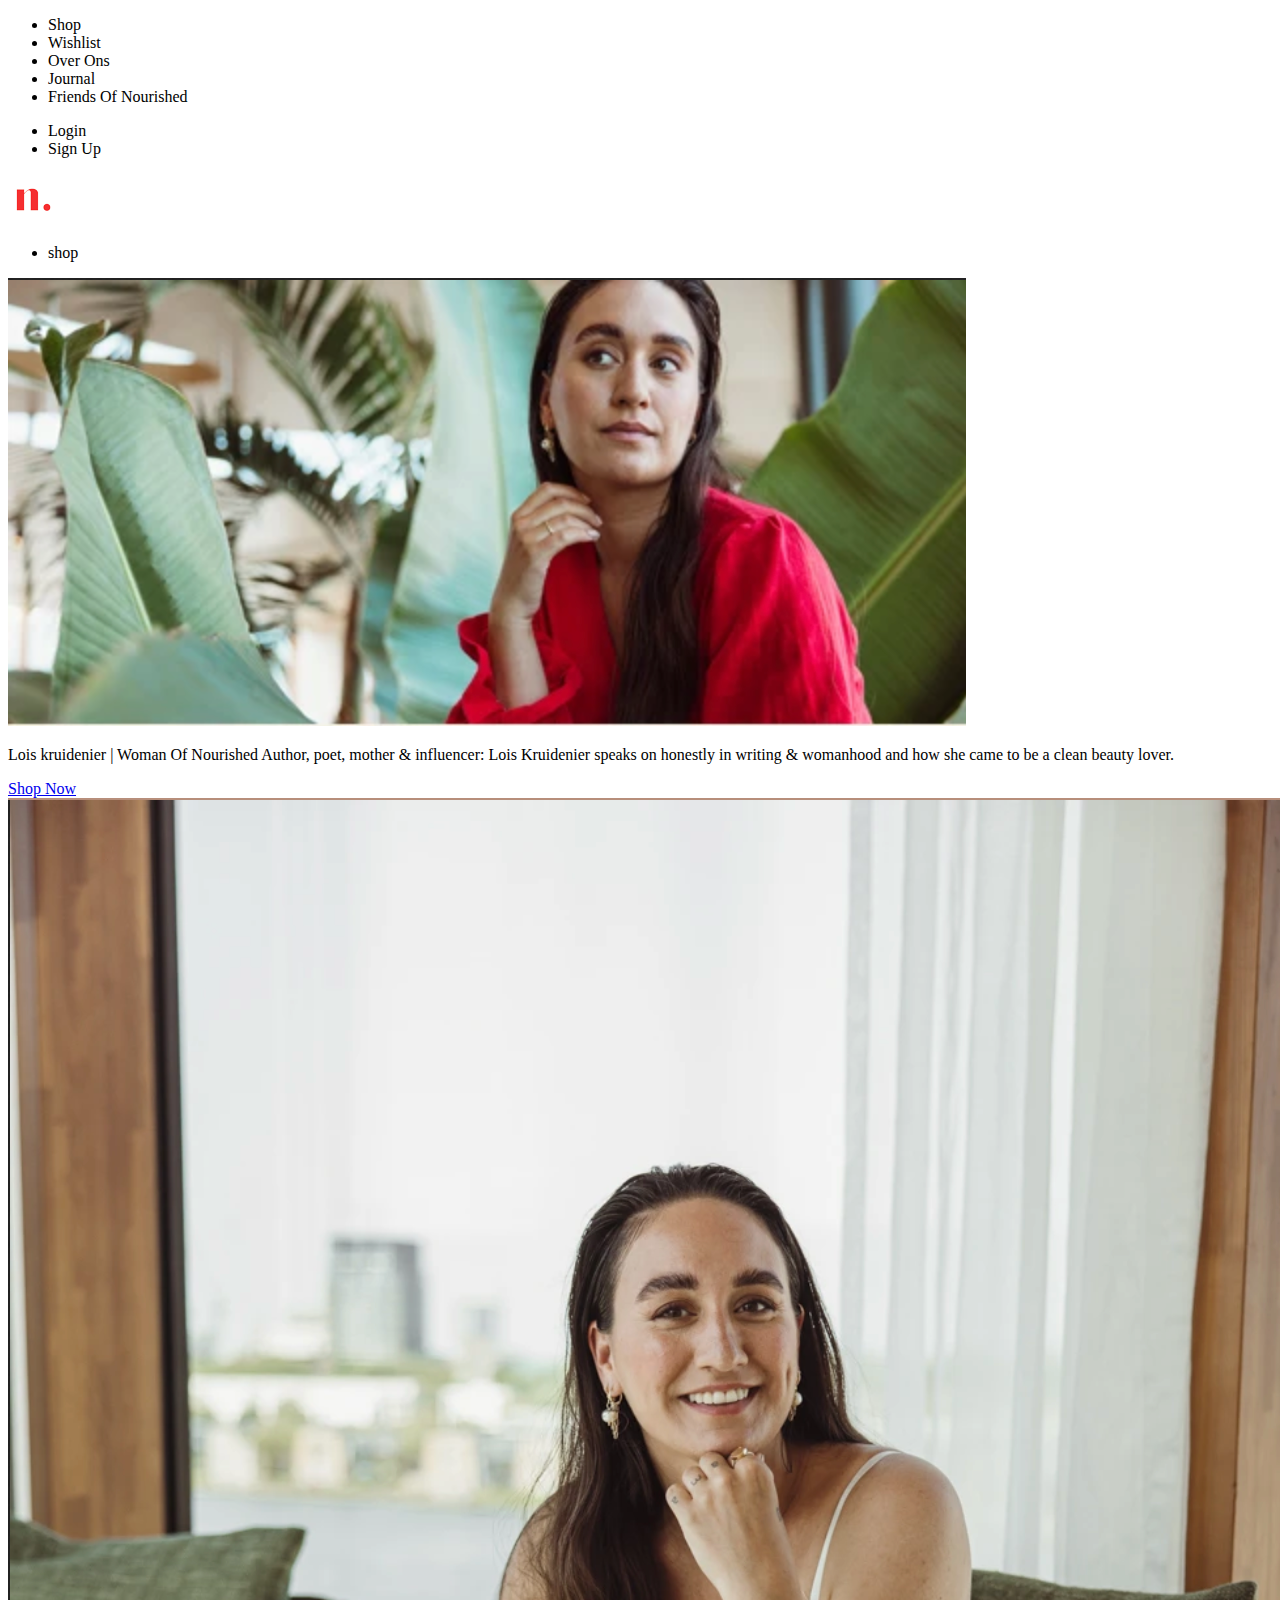
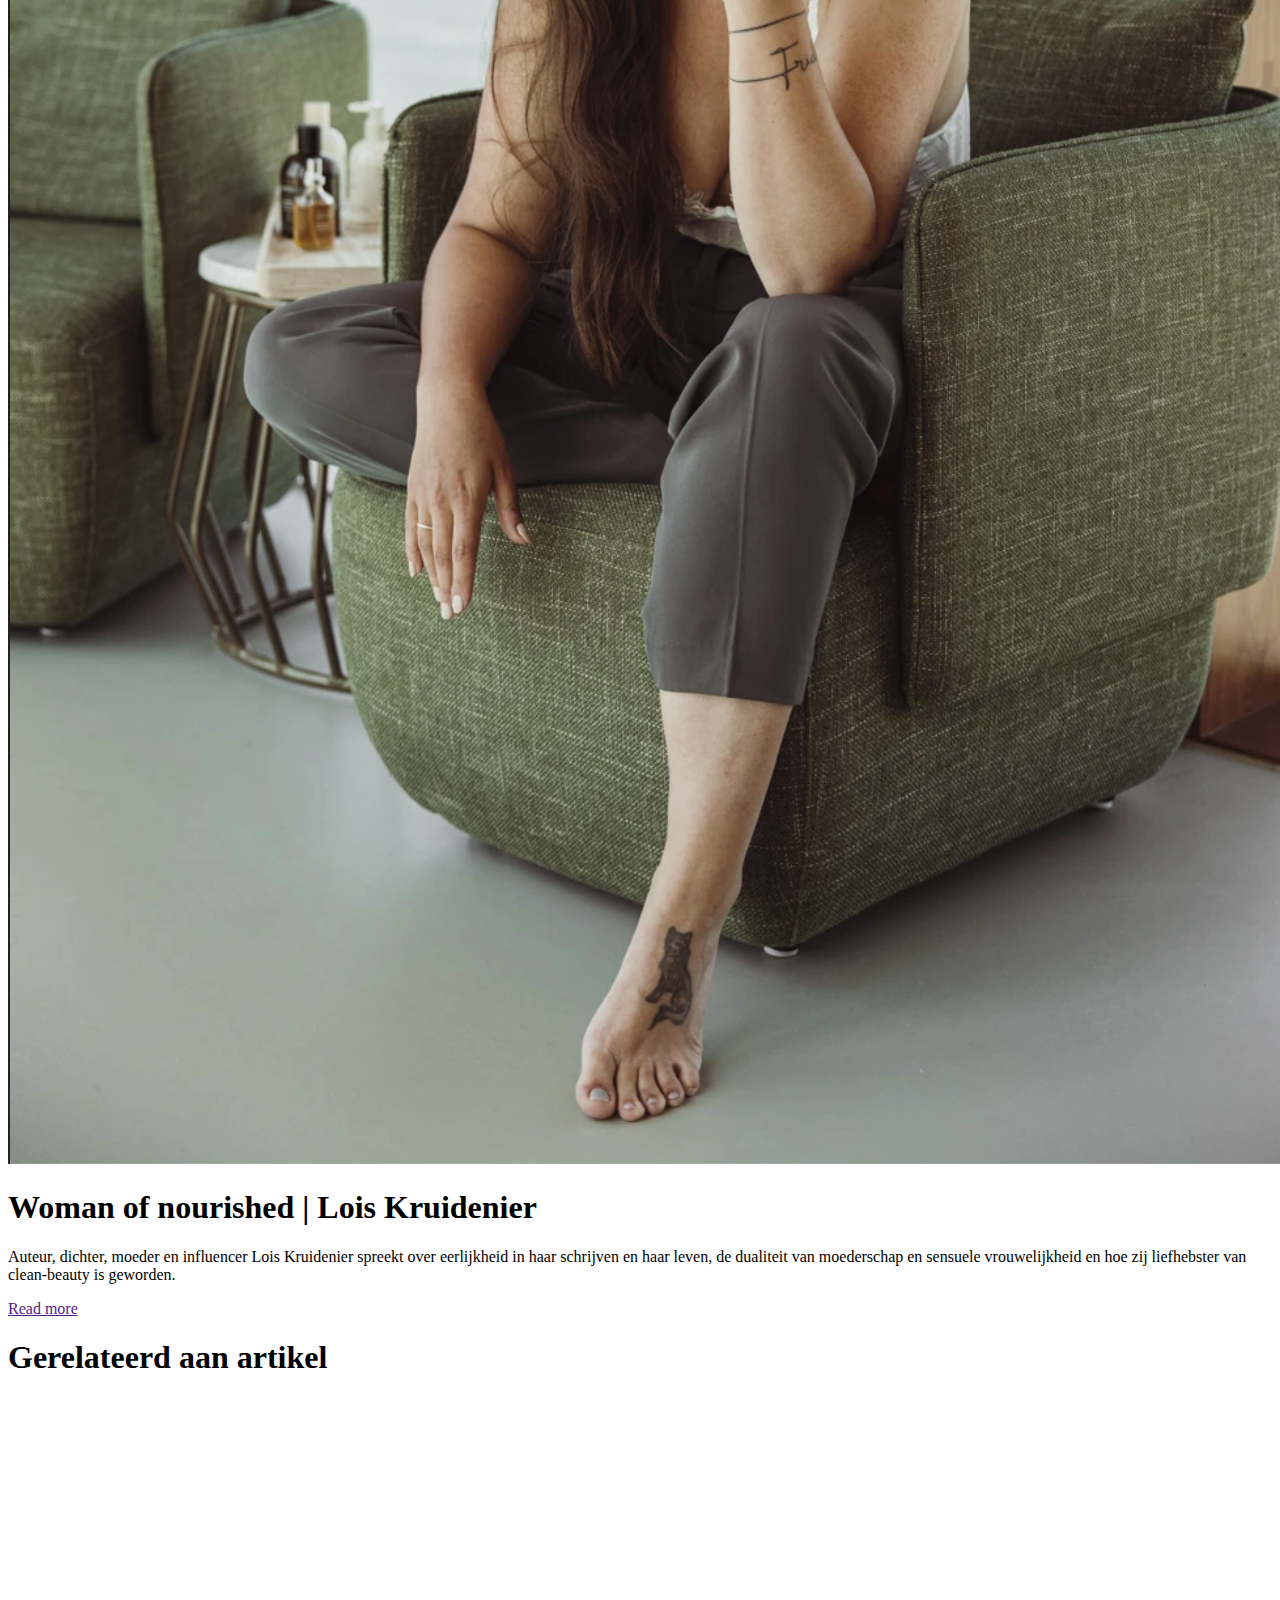
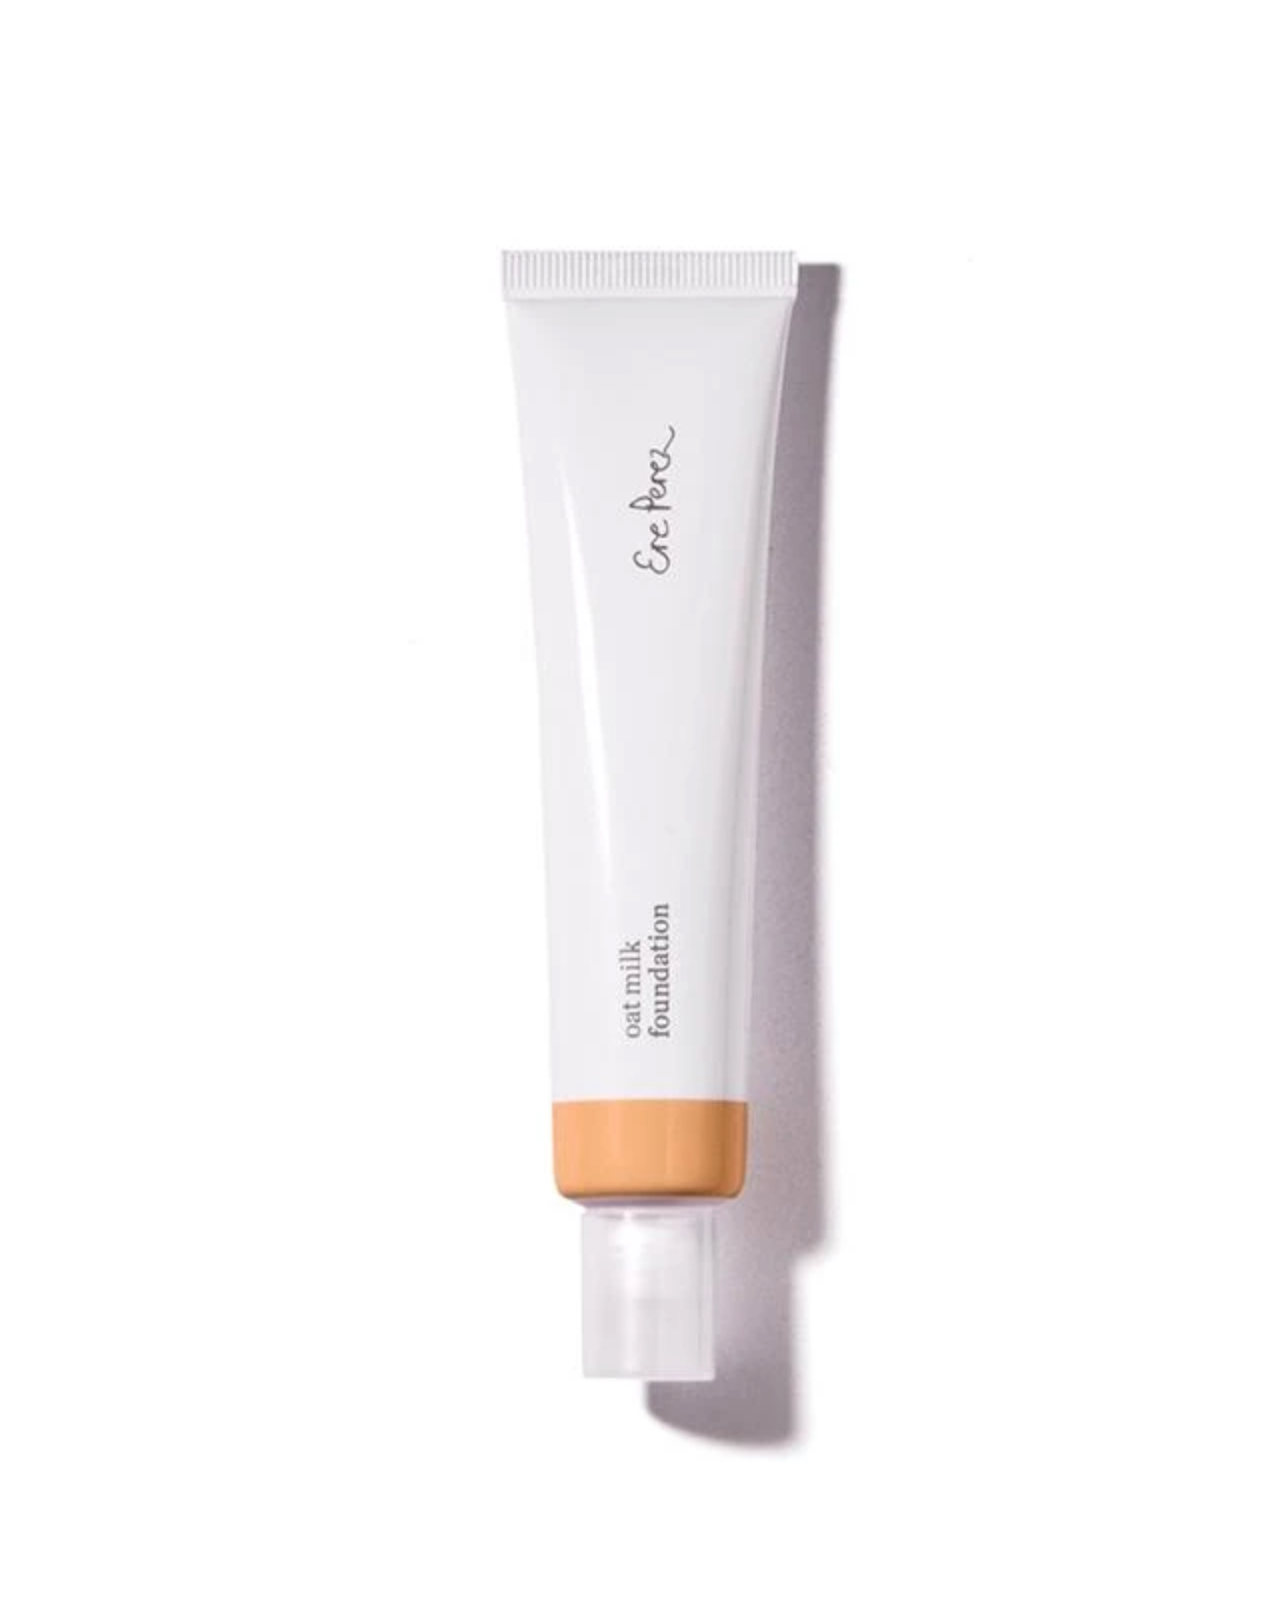
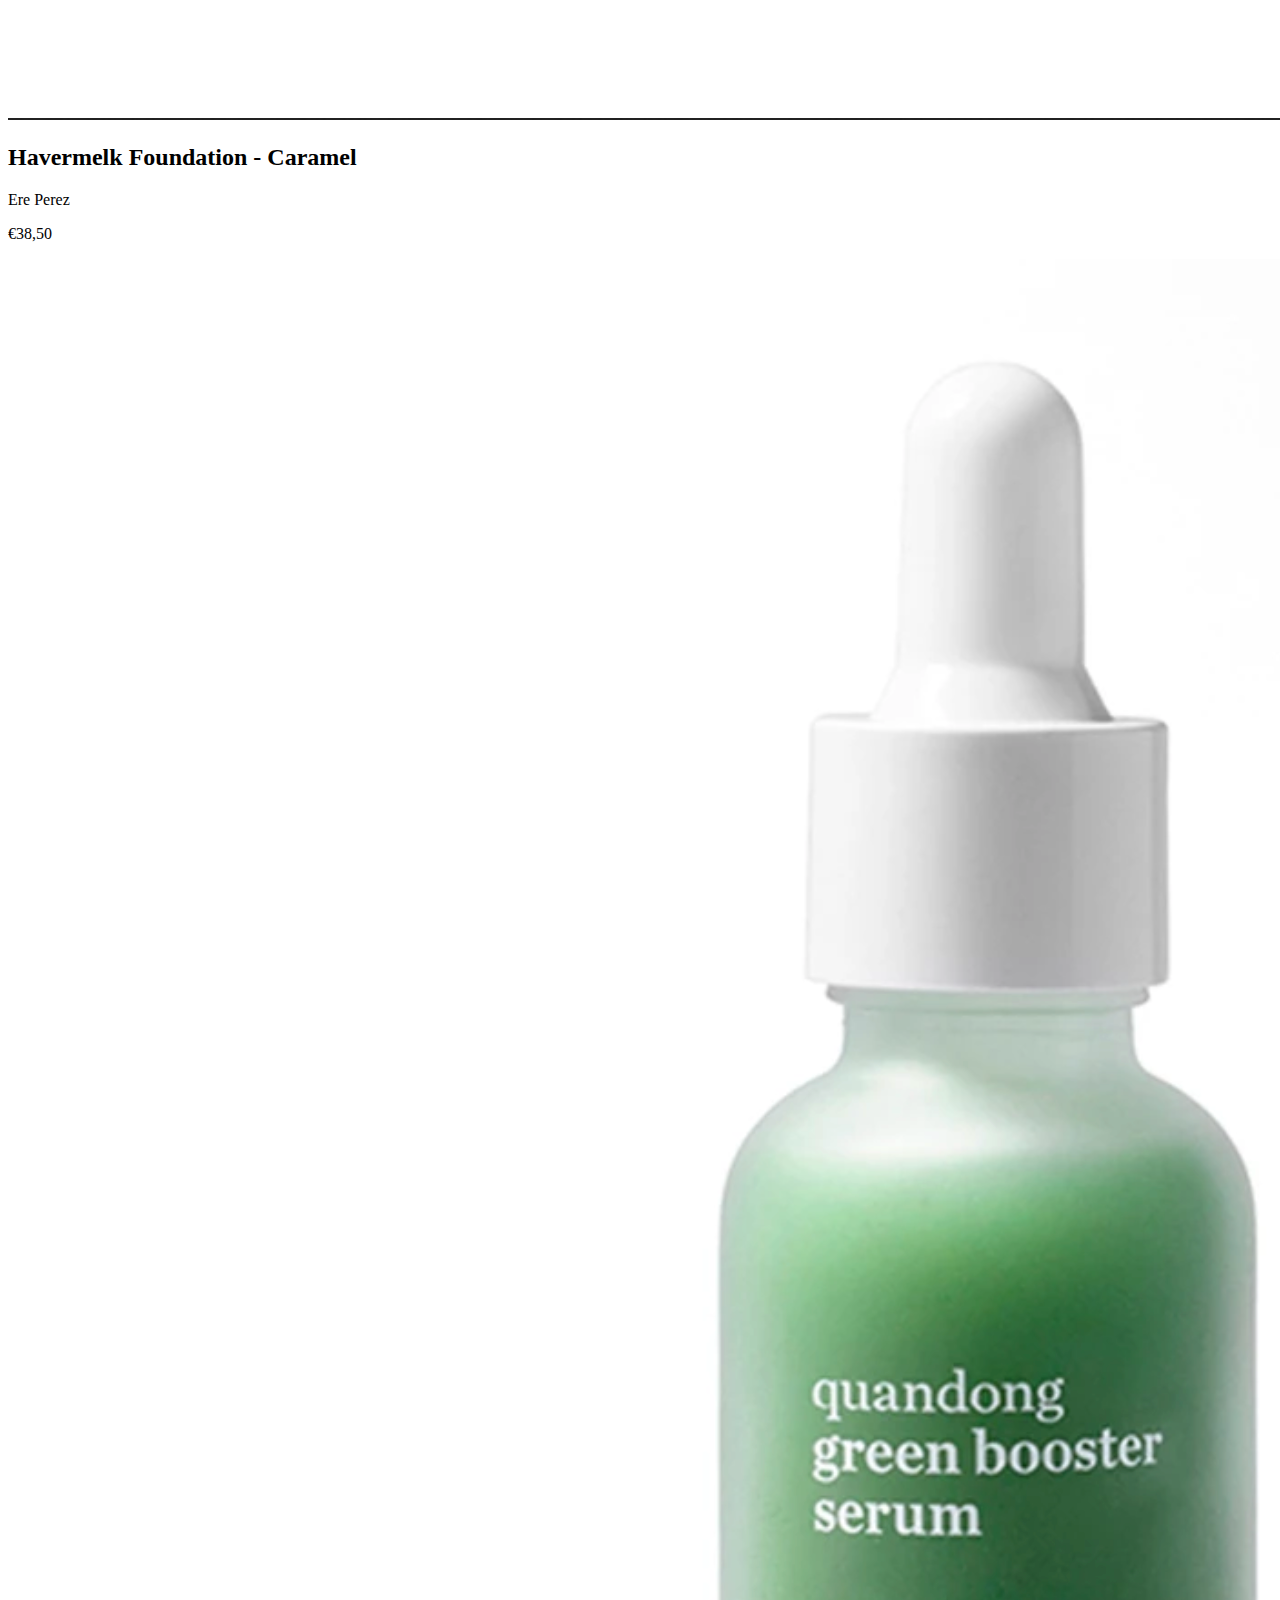
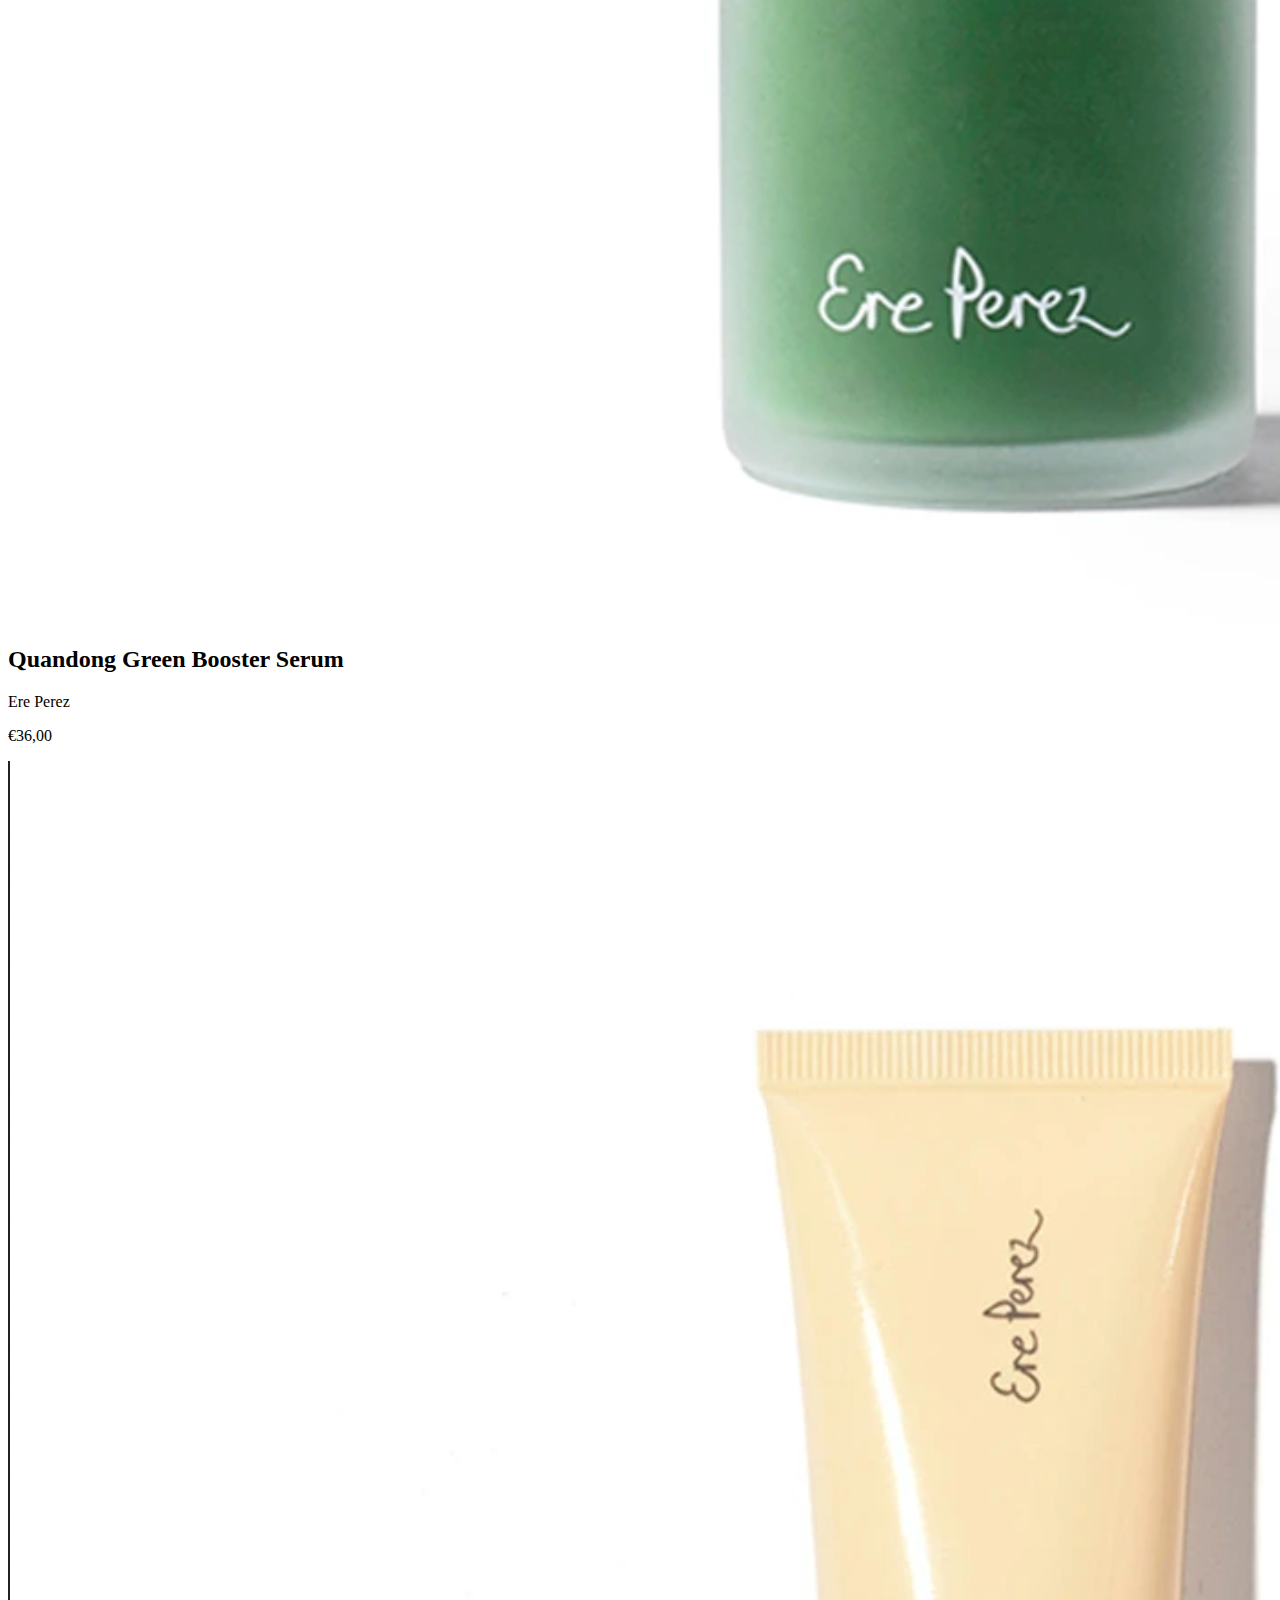
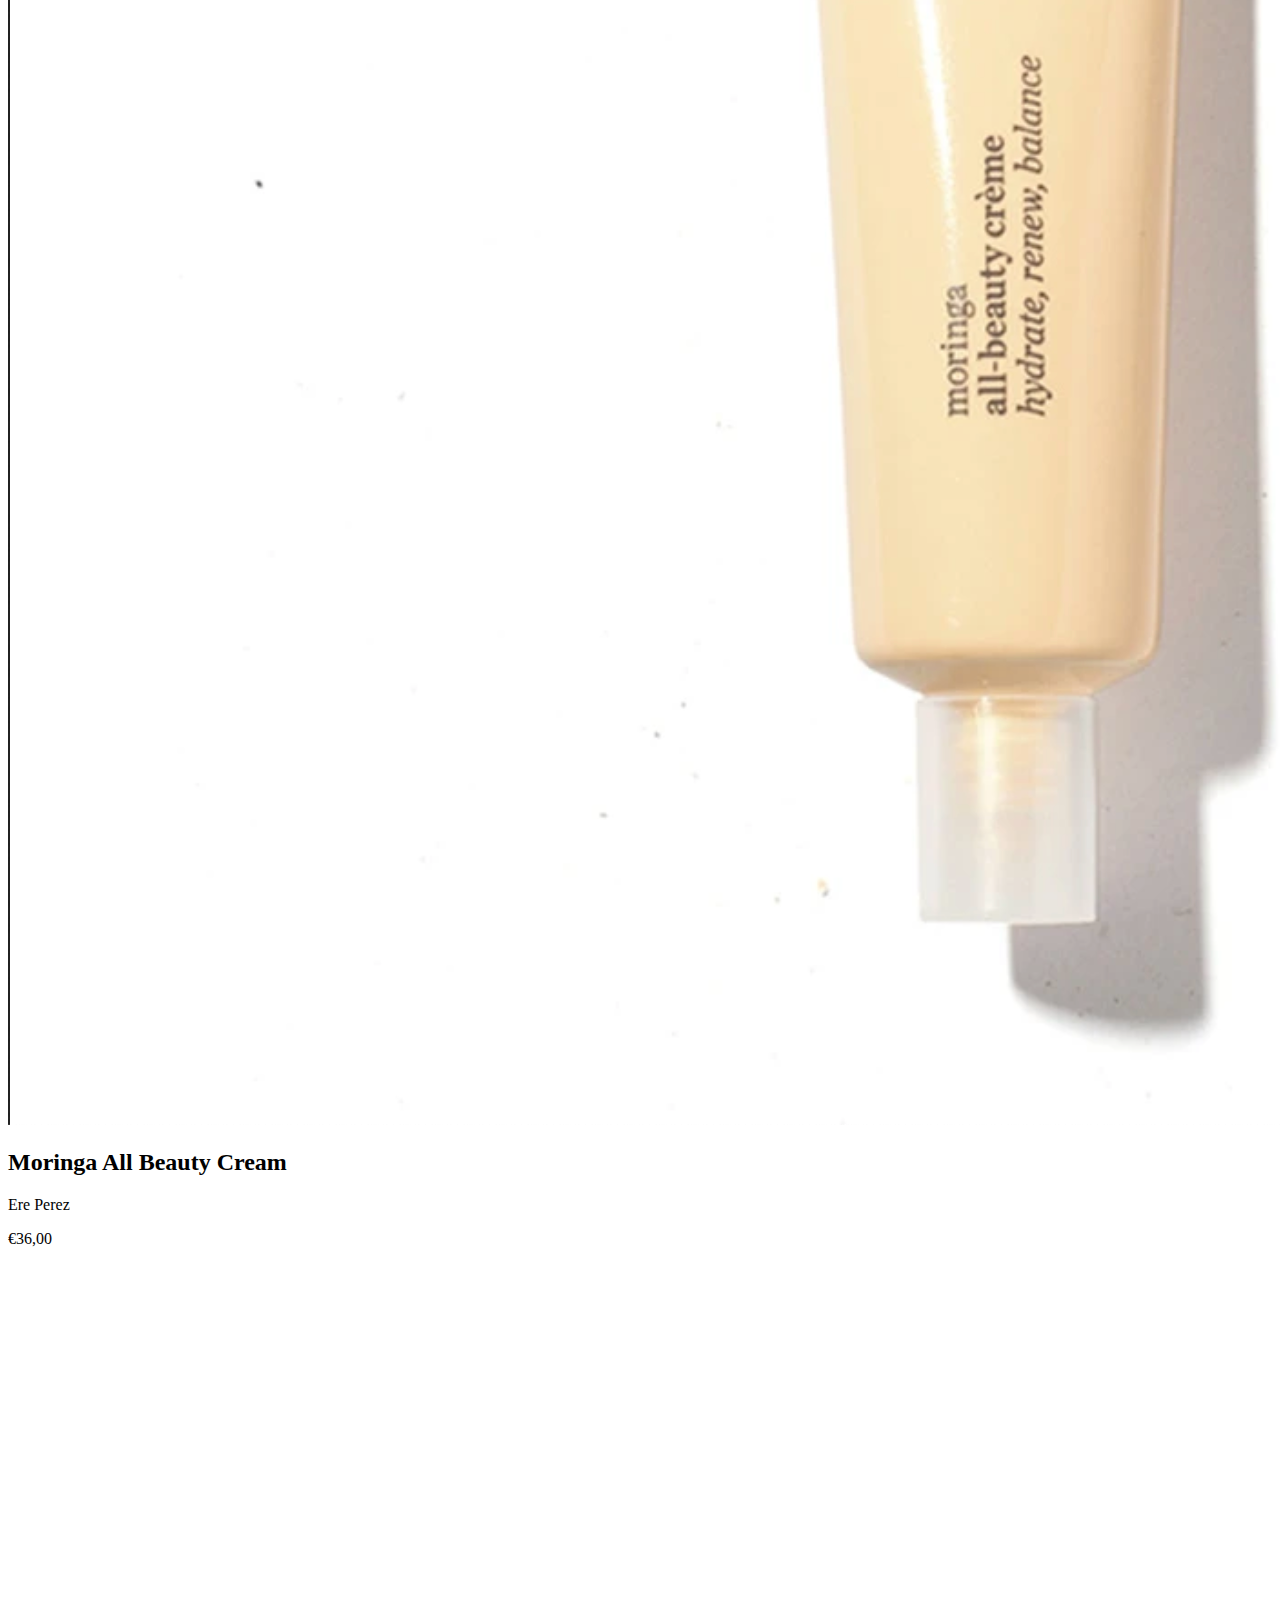
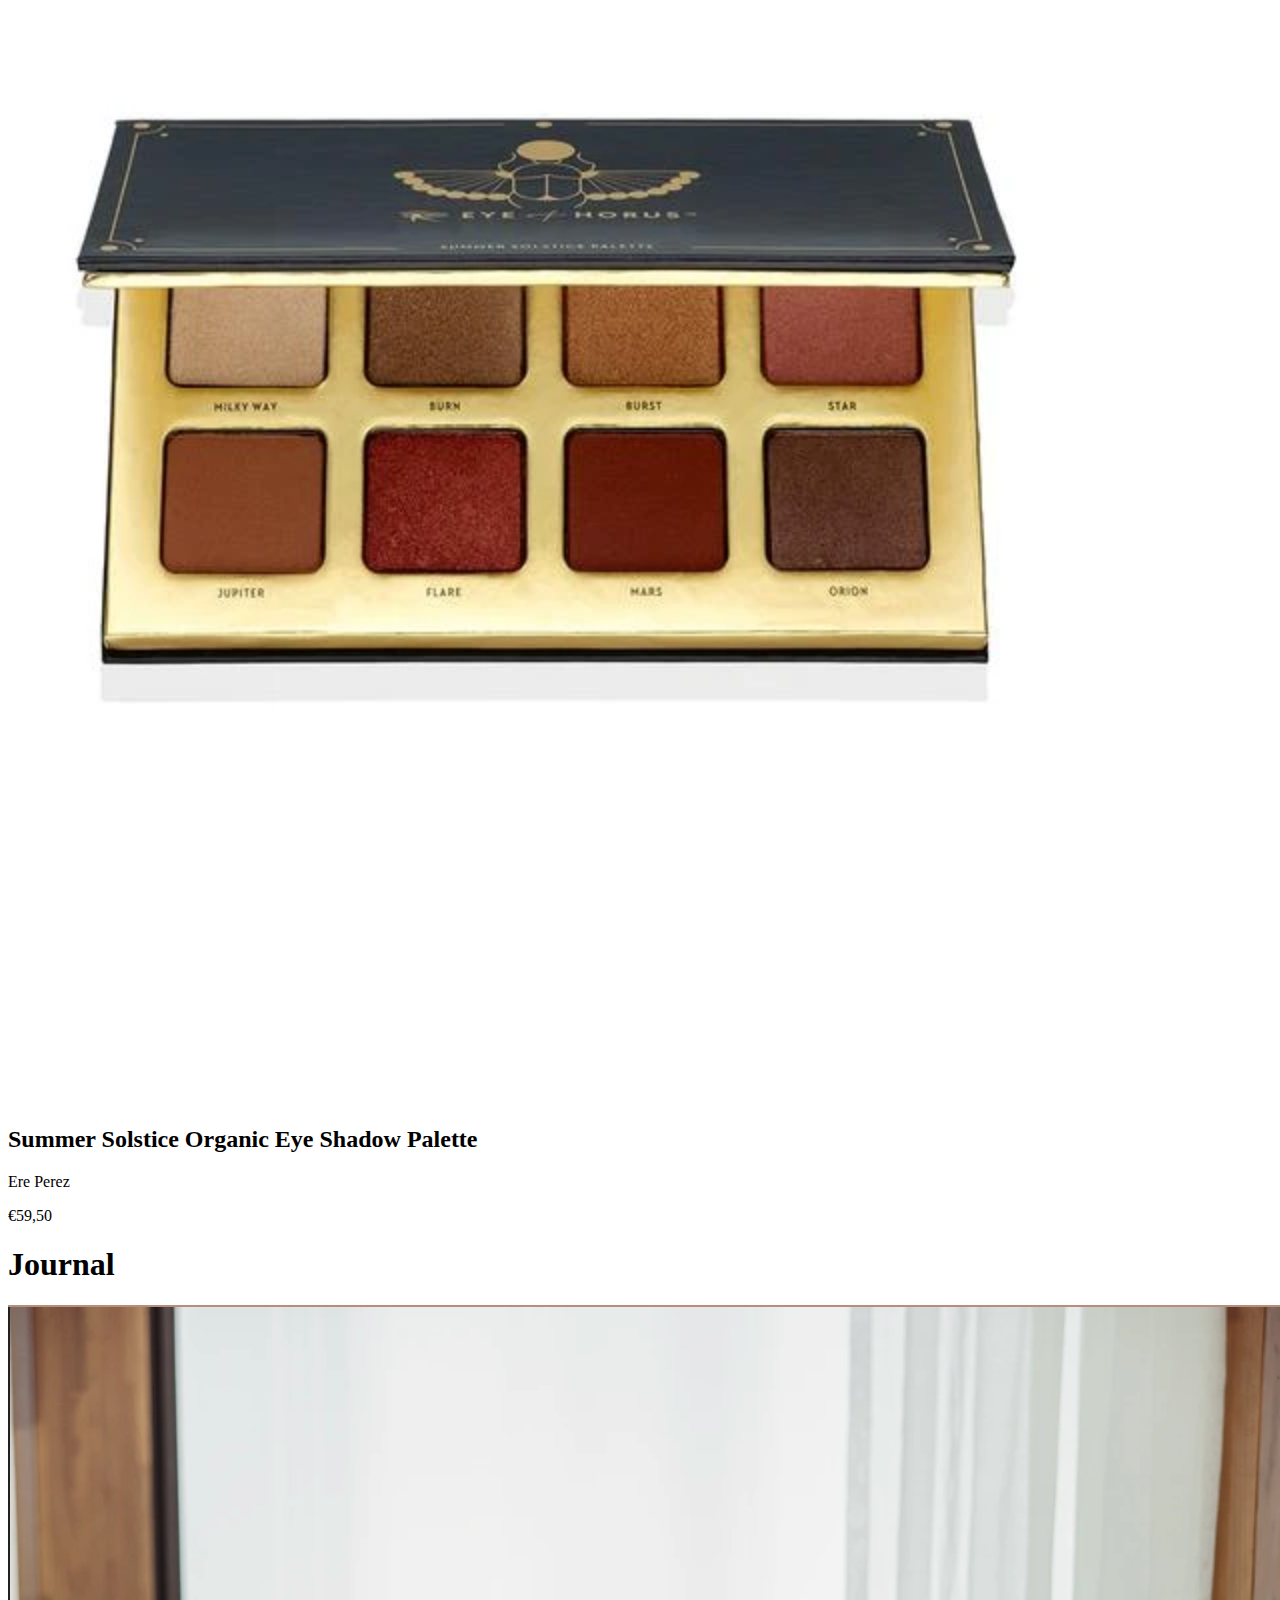
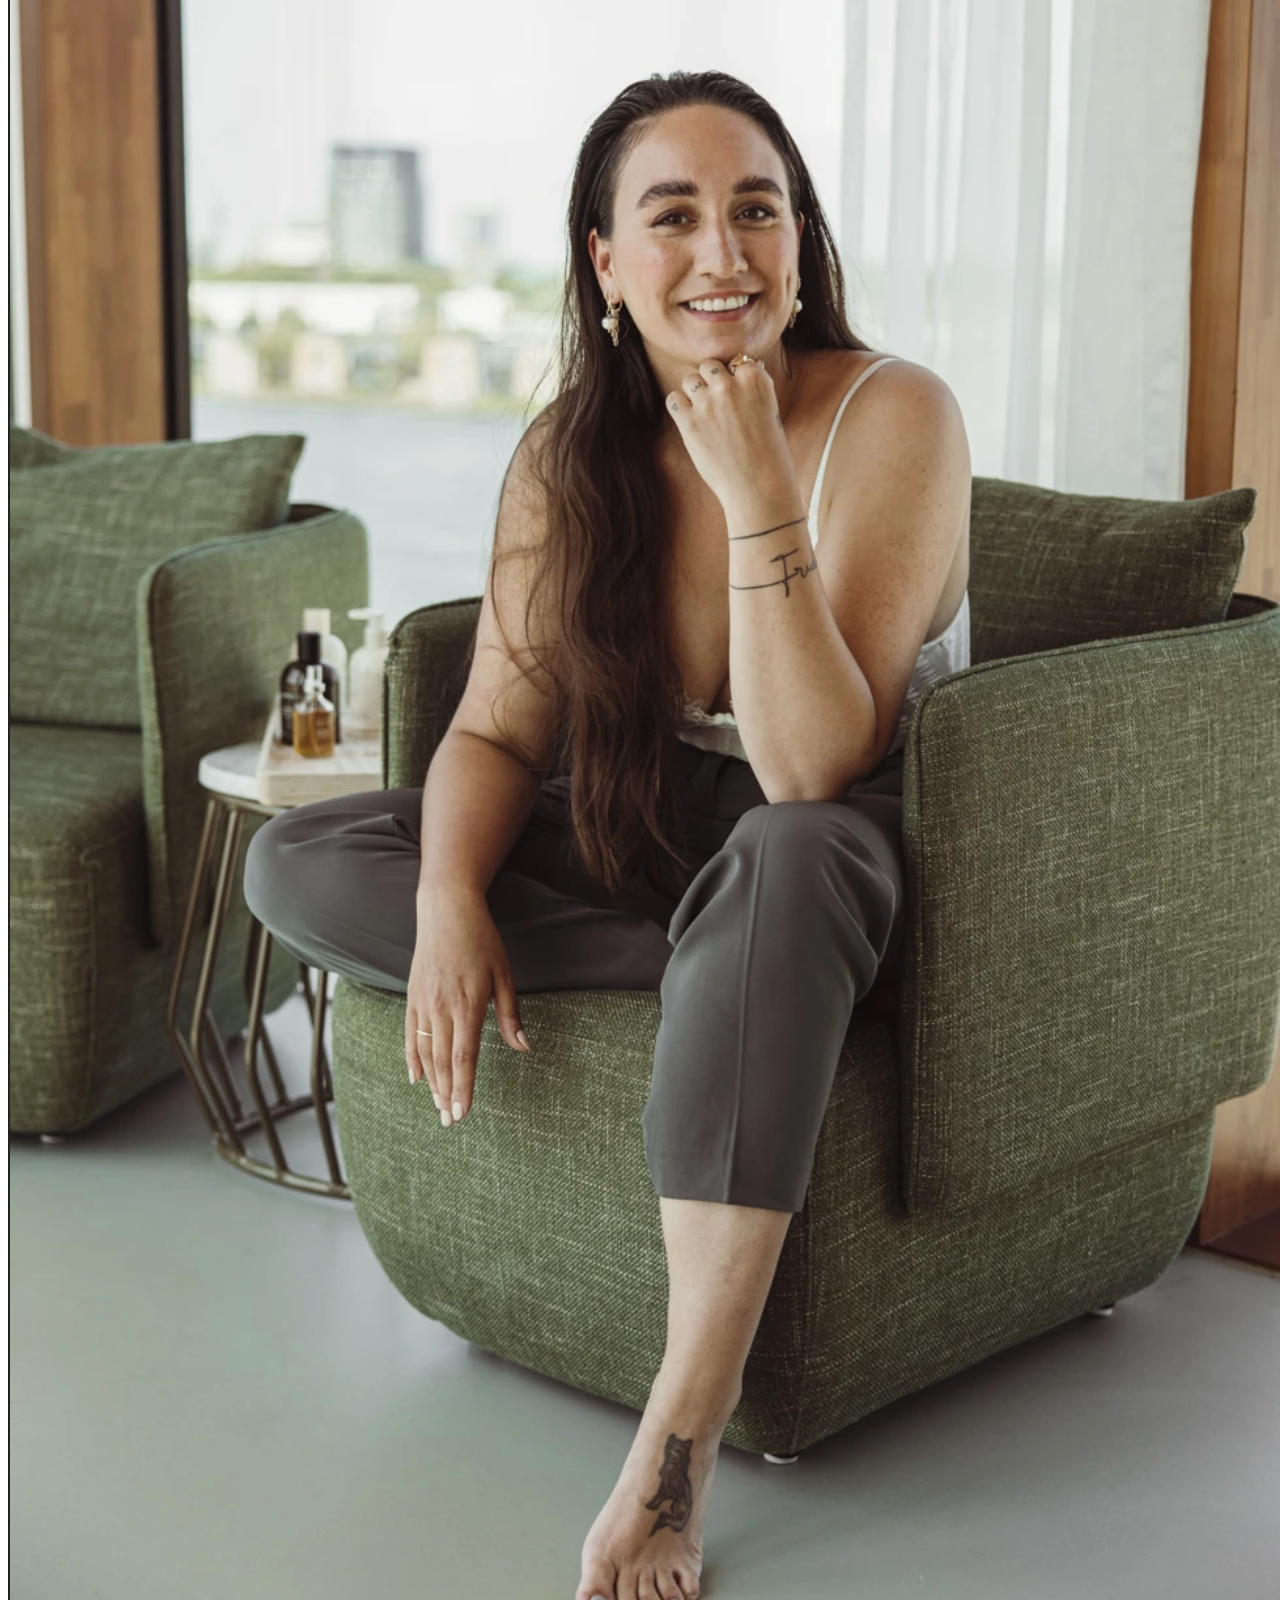
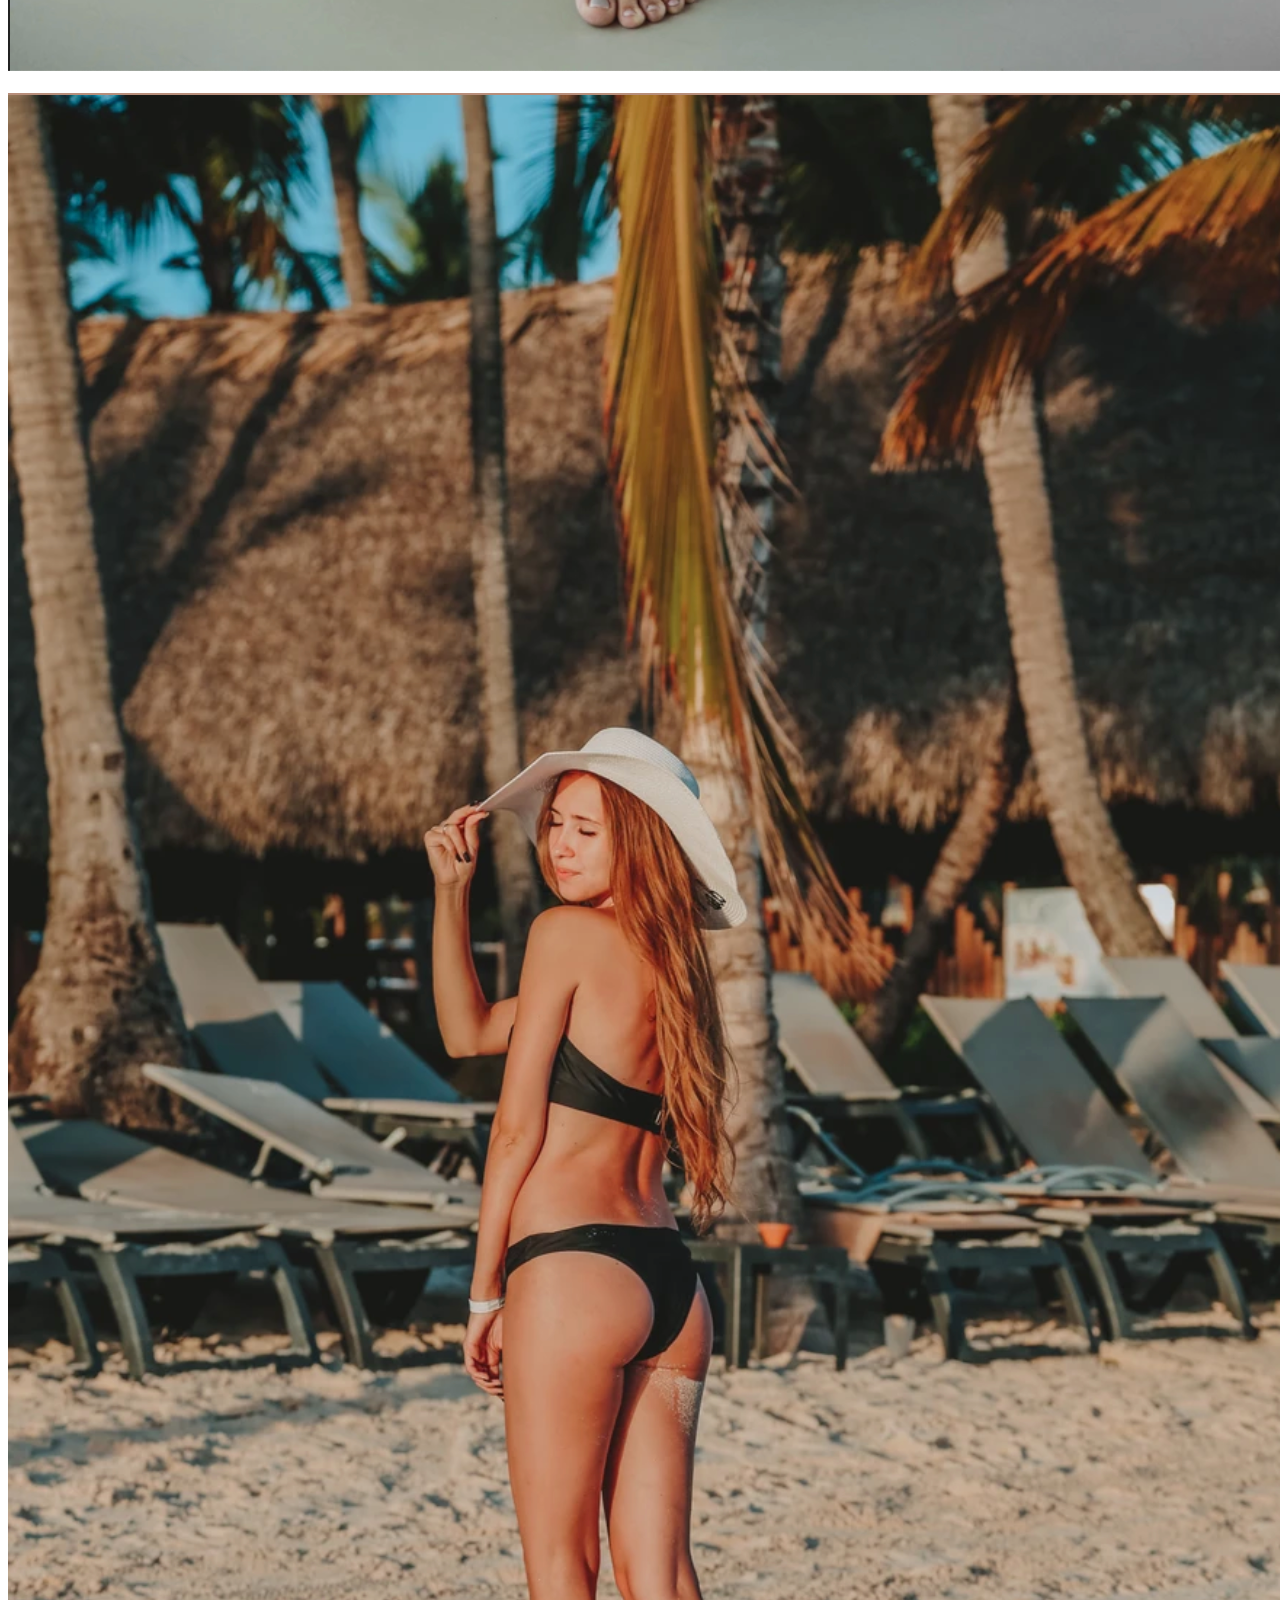
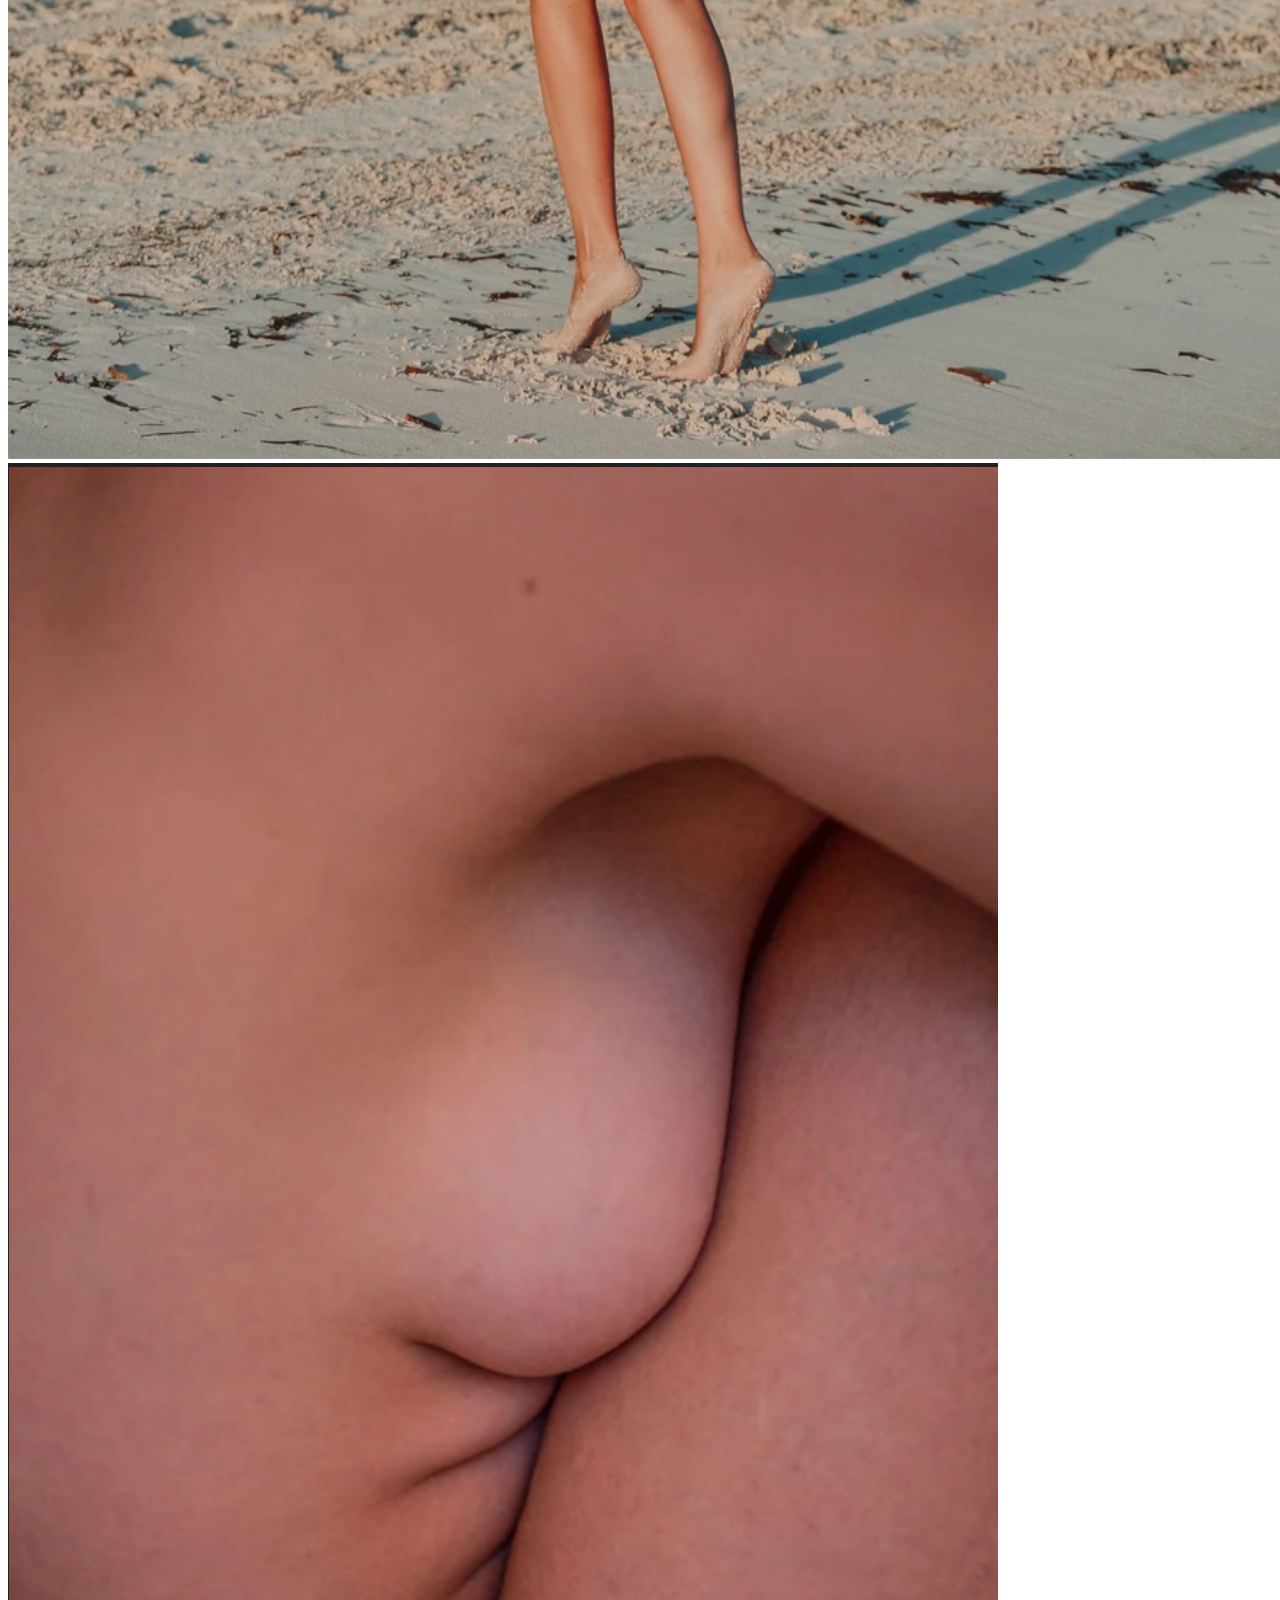
==== index.html @ 624c8301 "Initial commit" ====
<!DOCTYPE HTML>

<html>
<head>
    <meta charset="utf-8">
    <title>Nourished</title>
    <link rel="stylesheet" href="style.css">
</head>

<body>
    <nav>
        <!-- zet het hamburger menu in een button, zet een link in de logo.-->
        <!-- hamburger menu -->
        <ul>
            <li>Shop</li>
            <li>Wishlist</li>
            <li>Over Ons</li>
            <li>Journal</li>
            <li>Friends Of Nourished</li>
        </ul>

        <ul>
            <li>Login</li>
            <li>Sign Up</li>
        </ul>
        <!-- logo -->
    
        <img src="images/nourished-logo-klein.png" alt="logo nourished" >
        <!--Shop ding-->
        <ul> 
            <li>shop</li>
        </ul>
        <!-- winkelmandje -->

    </nav>
    
    <header>
        <img src="images/banner1.png" alt="foto van vrouw">
        <p>
           Lois kruidenier | Woman Of Nourished 
           Author, poet, mother & influencer: Lois Kruidenier speaks on honestly in writing & womanhood and how she came to be a clean beauty lover.
        </p>
        <a href="shopnow.html">Shop Now</a>
    </header>

    <main>
        
            <section>
                <img src="images/womanofnourished.png" alt="Vrouw zittend op stoel">
                <h1>Woman of nourished | Lois Kruidenier</h1>
                <p>
                    Auteur, dichter, moeder en influencer Lois Kruidenier spreekt over eerlijkheid in haar schrijven en haar leven, de dualiteit van moederschap en sensuele vrouwelijkheid en hoe zij liefhebster van clean-beauty is geworden.
                </p>
                <a href=""> Read more</a>
            </section>

        <article>
            <h1>Gerelateerd aan artikel</h1>
            <section>
                <img src="images/gerelateerde-slide1.png" alt="foto van tube, havermelk foundation">
                <h2>Havermelk Foundation - Caramel</h1>
                <p>Ere Perez</p>
                <p>&euro;38,50</p>
            
            </section>
            <section>
                <img src="images/gerelateerde-slide2.png" alt="foto van flesje met pipet, quandong green booster serum">
                <h2>Quandong Green Booster Serum</h1>
                <p>Ere Perez</p>
                <p>&euro;36,00</p>
            </section>
            <section>
                <img src="images/gerelateerde-slide3.png" alt="foto van tube, moringa all beauty cream">
                <h2>Moringa All Beauty Cream</h1>
                <p>Ere Perez</p>
                <p>&euro;36,00</p>
            </section>
            <section>
                <img src="images/gerelateerde-slide4.png" alt="foto van oogschaduw pallet, summer solstice organic eye shadow palette">
                <h2>Summer Solstice Organic Eye Shadow Palette</h1>
                <p>Ere Perez</p>
                <p>&euro;59,50</p>
            </section>
        </article>

        <article>
            <h1>Journal</h1>
            <section>
                <img src="images/womanofnourished.png" alt="">
                <img src="images/journal-slide1.png" alt="">
                <img src="images/journal-slide2.png" alt="">
                <img src="images/journal-slide3.png" alt="">
                <h2>Nourished Journal</h2>
                <p>Woman Of Nourished | Lois Kruidenier</p>
                <a>Read more</a>
            </section>
        </article>

    </main>

</body>
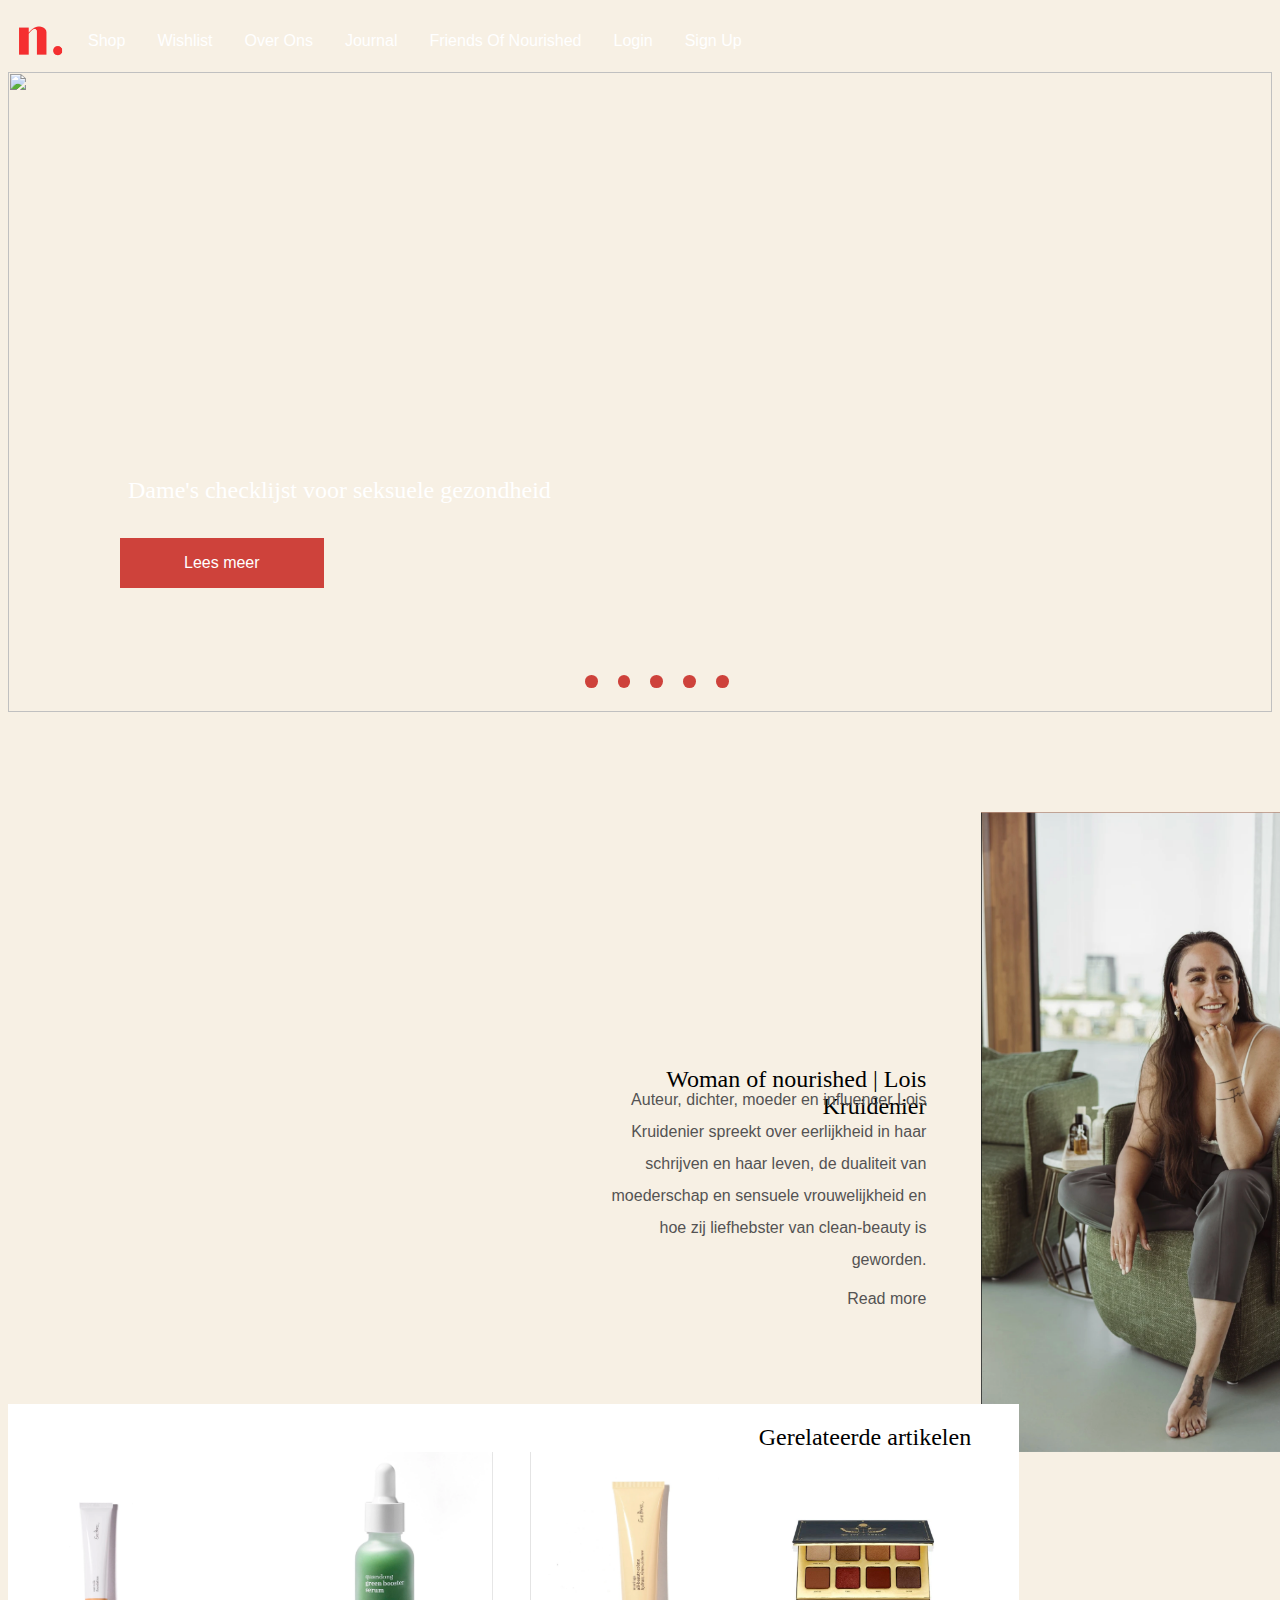
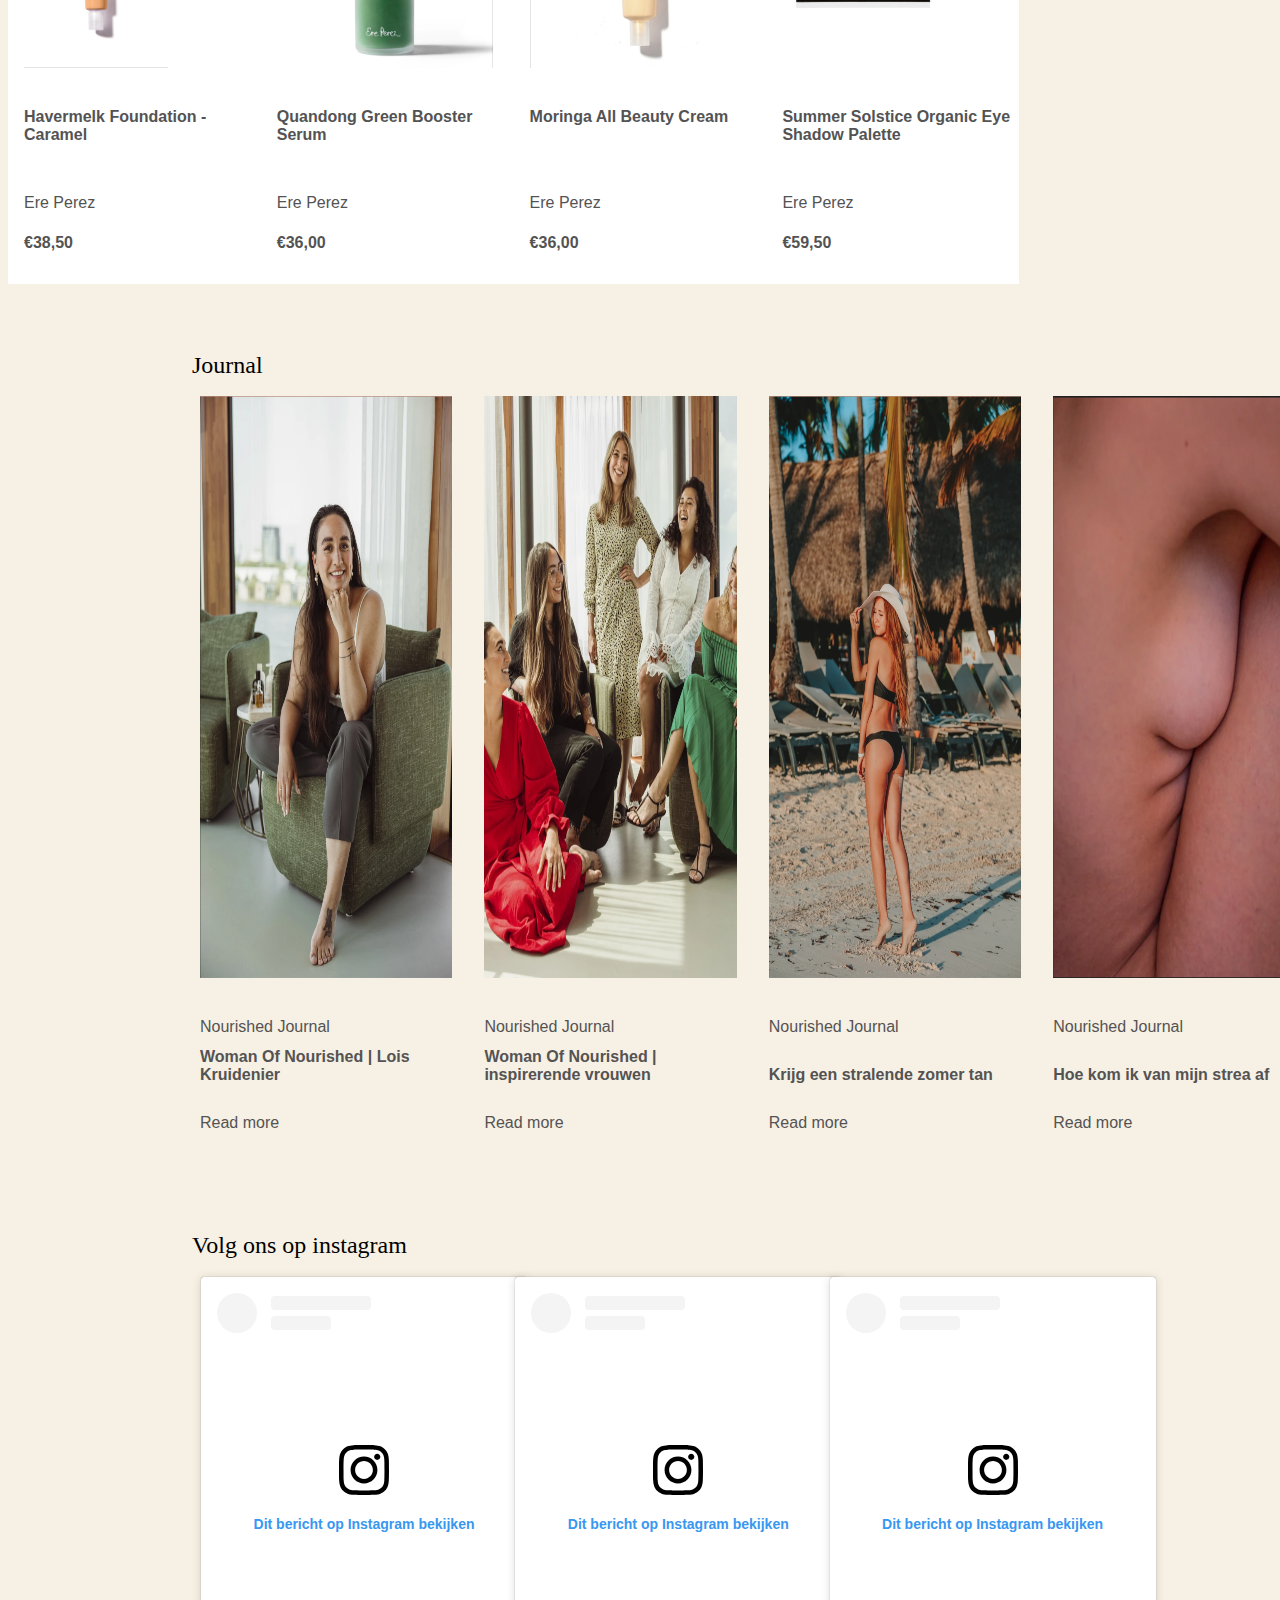
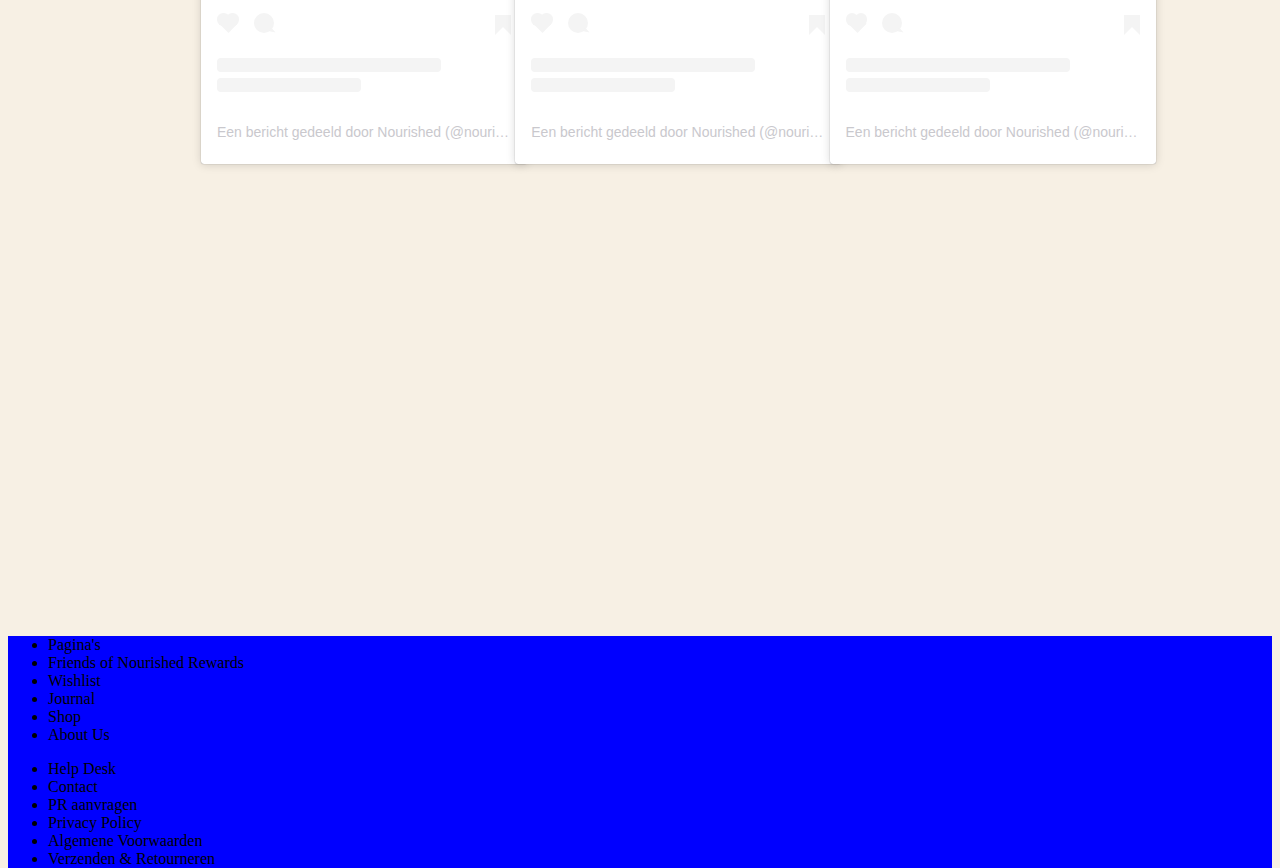
==== commit c38851d2: "123" ====
--- a/index.html
+++ b/index.html
@@ -9,93 +9,207 @@
 
 <body>
     <nav>
+         <img src="images/nourished-logo.png" alt="logo nourished" >
         <!-- zet het hamburger menu in een button, zet een link in de logo.-->
         <!-- hamburger menu -->
-        <ul>
-            <li>Shop</li>
-            <li>Wishlist</li>
-            <li>Over Ons</li>
-            <li>Journal</li>
-            <li>Friends Of Nourished</li>
-        </ul>
-
-        <ul>
-            <li>Login</li>
-            <li>Sign Up</li>
-        </ul>
+            <a href="index.html">Shop</a>
+            <a href="index.html">Wishlist</a>
+            <a href="index.html">Over Ons</a>
+            <a href="index.html">Journal</a>
+            <a href="index.html">Friends Of Nourished</a>
+
+        
+            <a href="index.html">Login</a>
+            <a href="index.html">Sign Up</a>
+    
         <!-- logo -->
     
-        <img src="images/nourished-logo-klein.png" alt="logo nourished" >
-        <!--Shop ding-->
-        <ul> 
-            <li>shop</li>
-        </ul>
-        <!-- winkelmandje -->
+        
+
 
     </nav>
     
     <header>
-        <img src="images/banner1.png" alt="foto van vrouw">
-        <p>
-           Lois kruidenier | Woman Of Nourished 
-           Author, poet, mother & influencer: Lois Kruidenier speaks on honestly in writing & womanhood and how she came to be a clean beauty lover.
-        </p>
-        <a href="shopnow.html">Shop Now</a>
+        <article>
+                <img src="images/journal/dameschecklijstvoorseksuelegezondheid.png">
+                <h2>
+                    Dame's checklijst voor seksuele gezondheid
+                </h2>
+                <a href="index.html">Lees meer</a>
+        </article>
+        <!--
+        <article>
+                <img src="images/journal/hetplezierenvoordeel.png">
+                <h2>
+                    Het plezier & voordeel van het gebruik van een natuurlijk, biologisch glijmiddel
+                </h2>
+                <a>Lees meer</a>
+        </article>
+        <article>
+                <img src="images/journal/dameschecklijstvoorseksuelegezondheid.png">
+                <h2>
+                    Dame's checklijst voor seksuele gezondheid
+                </h2>
+                <a>Lees meer</a>
+        </article>
+        <article>
+                <img src="images/journal/waaromzoujevoorecofriendlymenstruatie.png">
+                <h2>
+                    Waarom zou je voor Eco-Friendly Menstruatie Producten Kiezen? Jouw Lichaam. Onze Planeet. 
+                </h2>
+                <a>Lees meer</a>
+        </article>
+        <article>
+                <img src="images/journal/redmijnzomertan.png">
+                <h2>
+                    Red Mijn Zomer Tan!
+                </h2>
+                <a>Lees meer</a>
+         </article>
+         -->
+         <article>
+            <span class="punt" onclick="huidigeSlide(1)"></span> 
+            <span class="punt" onclick="huidigeSlide(2)"></span> 
+            <span class="punt" onclick="huidigeSlide(3)"></span> 
+            <span class="punt" onclick="huidigeSlide(4)"></span> 
+            <span class="punt" onclick="huidigeSlide(5)"></span> 
+         </article>
+         
     </header>
 
     <main>
         
-            <section>
-                <img src="images/womanofnourished.png" alt="Vrouw zittend op stoel">
-                <h1>Woman of nourished | Lois Kruidenier</h1>
+           
+            <!-- section en article omdraaien-->
+            <!-- section is een klein stukje, artikel is echt iets met een -->
+        <section>
+            <h1>Women of nourished</h1>
+                <img src="images/home/womanofnourished.png" alt="Vrouw zittend op stoel">
+                <h2>Woman of nourished | Lois Kruidenier</h2>
                 <p>
                     Auteur, dichter, moeder en influencer Lois Kruidenier spreekt over eerlijkheid in haar schrijven en haar leven, de dualiteit van moederschap en sensuele vrouwelijkheid en hoe zij liefhebster van clean-beauty is geworden.
                 </p>
-                <a href=""> Read more</a>
-            </section>
-
-        <article>
-            <h1>Gerelateerd aan artikel</h1>
-            <section>
-                <img src="images/gerelateerde-slide1.png" alt="foto van tube, havermelk foundation">
-                <h2>Havermelk Foundation - Caramel</h1>
+
+                <a href="index.html"> Read more</a>
+        </section>
+
+        <section>
+            <h2>Gerelateerde artikelen</h2>
+            <article>
+                <img src="images/home/gerelateerde-slide1.png" alt="foto van tube, havermelk foundation">
+                <h3>Havermelk Foundation - Caramel</h3>
                 <p>Ere Perez</p>
                 <p>&euro;38,50</p>
             
-            </section>
-            <section>
-                <img src="images/gerelateerde-slide2.png" alt="foto van flesje met pipet, quandong green booster serum">
-                <h2>Quandong Green Booster Serum</h1>
+            </article>
+            <article>
+                <img src="images/home/gerelateerde-slide2.png" alt="foto van flesje met pipet, quandong green booster serum">
+                <h3>Quandong Green Booster Serum</h3>
                 <p>Ere Perez</p>
                 <p>&euro;36,00</p>
-            </section>
-            <section>
-                <img src="images/gerelateerde-slide3.png" alt="foto van tube, moringa all beauty cream">
-                <h2>Moringa All Beauty Cream</h1>
+            </article>
+            <article>
+                <img src="images/home/gerelateerde-slide3.png" alt="foto van tube, moringa all beauty cream">
+                <h3>Moringa All Beauty Cream</h3>
                 <p>Ere Perez</p>
                 <p>&euro;36,00</p>
-            </section>
-            <section>
-                <img src="images/gerelateerde-slide4.png" alt="foto van oogschaduw pallet, summer solstice organic eye shadow palette">
-                <h2>Summer Solstice Organic Eye Shadow Palette</h1>
+            </article>
+            <article>
+                <img src="images/home/gerelateerde-slide4.png" alt="foto van oogschaduw pallet, summer solstice organic eye shadow palette">
+                <h3>Summer Solstice Organic Eye Shadow Palette</h3>
                 <p>Ere Perez</p>
                 <p>&euro;59,50</p>
-            </section>
-        </article>
-
-        <article>
-            <h1>Journal</h1>
-            <section>
-                <img src="images/womanofnourished.png" alt="">
-                <img src="images/journal-slide1.png" alt="">
-                <img src="images/journal-slide2.png" alt="">
-                <img src="images/journal-slide3.png" alt="">
-                <h2>Nourished Journal</h2>
+            </article>
+        </section>
+
+        <section>
+            <h2>Journal</h2>
+            <article>
+                <img src="images/home/womanofnourished.png" alt="">
+                <h3>Nourished Journal</h3>
                 <p>Woman Of Nourished | Lois Kruidenier</p>
                 <a>Read more</a>
-            </section>
-        </article>
+            </article>
+            <article>
+                <img src="images/home/journal-slide1.png" alt="">
+                <h3>Nourished Journal</h3>
+                <p>Woman Of Nourished | inspirerende vrouwen</p>
+                <a>Read more</a>
+            </article>
+            <article>
+                <img src="images/home/journal-slide2.png" alt="">
+                <h3>Nourished Journal</h3>
+                <p>Krijg een stralende zomer tan</p>
+                <a>Read more</a>
+            </article>
+            <article>
+                <img src="images/home/journal-slide3.png" alt="">
+                <h3>Nourished Journal</h3>
+                <p>Hoe kom ik van mijn strea af</p>
+                <a>Read more</a>
+            </article>
+        </section>
+        <section>
+            <h2>Volg ons op instagram</h2>
+            <article>
+                <blockquote class="instagram-media" data-instgrm-captioned data-instgrm-permalink="https://www.instagram.com/reel/CVkT5PBD6IW/?utm_source=ig_embed&amp;utm_campaign=loading" data-instgrm-version="14" style=" background:#FFF; border:0; border-radius:3px; box-shadow:0 0 1px 0 rgba(0,0,0,0.5),0 1px 10px 0 rgba(0,0,0,0.15); margin: 1px; max-width:540px; min-width:326px; padding:0; width:99.375%; width:-webkit-calc(100% - 2px); width:calc(100% - 2px);">
+                <div style="padding:16px;"> 
+                <a href="https://www.instagram.com/reel/CVkT5PBD6IW/?utm_source=ig_embed&amp;utm_campaign=loading" style=" background:#FFFFFF; line-height:0; padding:0 0; text-align:center; text-decoration:none; width:100%;" target="_blank"> <div style=" display: flex; flex-direction: row; align-items: center;"> 
+                <div style="background-color: #F4F4F4; border-radius: 50%; flex-grow: 0; height: 40px; margin-right: 14px; width: 40px;"></div> <div style="display: flex; flex-direction: column; flex-grow: 1; justify-content: center;"> 
+                <div style=" background-color: #F4F4F4; border-radius: 4px; flex-grow: 0; height: 14px; margin-bottom: 6px; width: 100px;"></div> <div style=" background-color: #F4F4F4; border-radius: 4px; flex-grow: 0; height: 14px; width: 60px;">
+                </div>
+                </div>
+                </div>
+                <div style="padding: 19% 0;"></div> 
+                <div style="display:block; height:50px; margin:0 auto 12px; width:50px;">
+                <svg width="50px" height="50px" viewBox="0 0 60 60" version="1.1" xmlns="https://www.w3.org/2000/svg" xmlns:xlink="https://www.w3.org/1999/xlink"><g stroke="none" stroke-width="1" fill="none" fill-rule="evenodd">
+                <g transform="translate(-511.000000, -20.000000)" fill="#000000"><g><path d="M556.869,30.41 C554.814,30.41 553.148,32.076 553.148,34.131 C553.148,36.186 554.814,37.852 556.869,37.852 C558.924,37.852 560.59,36.186 560.59,34.131 C560.59,32.076 558.924,30.41 556.869,30.41 M541,60.657 C535.114,60.657 530.342,55.887 530.342,50 C530.342,44.114 535.114,39.342 541,39.342 C546.887,39.342 551.658,44.114 551.658,50 C551.658,55.887 546.887,60.657 541,60.657 M541,33.886 C532.1,33.886 524.886,41.1 524.886,50 C524.886,58.899 532.1,66.113 541,66.113 C549.9,66.113 557.115,58.899 557.115,50 C557.115,41.1 549.9,33.886 541,33.886 M565.378,62.101 C565.244,65.022 564.756,66.606 564.346,67.663 C563.803,69.06 563.154,70.057 562.106,71.106 C561.058,72.155 560.06,72.803 558.662,73.347 C557.607,73.757 556.021,74.244 553.102,74.378 C549.944,74.521 548.997,74.552 541,74.552 C533.003,74.552 532.056,74.521 528.898,74.378 C525.979,74.244 524.393,73.757 523.338,73.347 C521.94,72.803 520.942,72.155 519.894,71.106 C518.846,70.057 518.197,69.06 517.654,67.663 C517.244,66.606 516.755,65.022 516.623,62.101 C516.479,58.943 516.448,57.996 516.448,50 C516.448,42.003 516.479,41.056 516.623,37.899 C516.755,34.978 517.244,33.391 517.654,32.338 C518.197,30.938 518.846,29.942 519.894,28.894 C520.942,27.846 521.94,27.196 523.338,26.654 C524.393,26.244 525.979,25.756 528.898,25.623 C532.057,25.479 533.004,25.448 541,25.448 C548.997,25.448 549.943,25.479 553.102,25.623 C556.021,25.756 557.607,26.244 558.662,26.654 C560.06,27.196 561.058,27.846 562.106,28.894 C563.154,29.942 563.803,30.938 564.346,32.338 C564.756,33.391 565.244,34.978 565.378,37.899 C565.522,41.056 565.552,42.003 565.552,50 C565.552,57.996 565.522,58.943 565.378,62.101 M570.82,37.631 C570.674,34.438 570.167,32.258 569.425,30.349 C568.659,28.377 567.633,26.702 565.965,25.035 C564.297,23.368 562.623,22.342 560.652,21.575 C558.743,20.834 556.562,20.326 553.369,20.18 C550.169,20.033 549.148,20 541,20 C532.853,20 531.831,20.033 528.631,20.18 C525.438,20.326 523.257,20.834 521.349,21.575 C519.376,22.342 517.703,23.368 516.035,25.035 C514.368,26.702 513.342,28.377 512.574,30.349 C511.834,32.258 511.326,34.438 511.181,37.631 C511.035,40.831 511,41.851 511,50 C511,58.147 511.035,59.17 511.181,62.369 C511.326,65.562 511.834,67.743 512.574,69.651 C513.342,71.625 514.368,73.296 516.035,74.965 C517.703,76.634 519.376,77.658 521.349,78.425 C523.257,79.167 525.438,79.673 528.631,79.82 C531.831,79.965 532.853,80.001 541,80.001 C549.148,80.001 550.169,79.965 553.369,79.82 C556.562,79.673 558.743,79.167 560.652,78.425 C562.623,77.658 564.297,76.634 565.965,74.965 C567.633,73.296 568.659,71.625 569.425,69.651 C570.167,67.743 570.674,65.562 570.82,62.369 C570.966,59.17 571,58.147 571,50 C571,41.851 570.966,40.831 570.82,37.631"></path></g></g></g></svg></div>
+                <div style="padding-top: 8px;"> 
+                <div style=" color:#3897f0; font-family:Arial,sans-serif; font-size:14px; font-style:normal; font-weight:550; line-height:18px;">Dit bericht op Instagram bekijken</div></div>
+                <div style="padding: 12.5% 0;"></div> 
+                <div style="display: flex; flex-direction: row; margin-bottom: 14px; align-items: center;"><div> 
+                <div style="background-color: #F4F4F4; border-radius: 50%; height: 12.5px; width: 12.5px; transform: translateX(0px) translateY(7px);"></div> 
+                <div style="background-color: #F4F4F4; height: 12.5px; transform: rotate(-45deg) translateX(3px) translateY(1px); width: 12.5px; flex-grow: 0; margin-right: 14px; margin-left: 2px;"></div> 
+                <div style="background-color: #F4F4F4; border-radius: 50%; height: 12.5px; width: 12.5px; transform: translateX(9px) translateY(-18px);"></div></div>
+                <div style="margin-left: 8px;"> <div style=" background-color: #F4F4F4; border-radius: 50%; flex-grow: 0; height: 20px; width: 20px;"></div> 
+                <div style=" width: 0; height: 0; border-top: 2px solid transparent; border-left: 6px solid #f4f4f4; border-bottom: 2px solid transparent; transform: translateX(16px) translateY(-4px) rotate(30deg)"></div></div><div style="margin-left: auto;"> <div style=" width: 0px; border-top: 8px solid #F4F4F4; border-right: 8px solid transparent; transform: translateY(16px);"></div> <div style=" background-color: #F4F4F4; flex-grow: 0; height: 12px; width: 16px; transform: translateY(-4px);"></div> <div style=" width: 0; height: 0; border-top: 8px solid #F4F4F4; border-left: 8px solid transparent; transform: translateY(-4px) translateX(8px);"></div></div></div> <div style="display: flex; flex-direction: column; flex-grow: 1; justify-content: center; margin-bottom: 24px;"> <div style=" background-color: #F4F4F4; border-radius: 4px; flex-grow: 0; height: 14px; margin-bottom: 6px; width: 224px;"></div> <div style=" background-color: #F4F4F4; border-radius: 4px; flex-grow: 0; height: 14px; width: 144px;"></div></div></a><p style=" color:#c9c8cd; font-family:Arial,sans-serif; font-size:14px; line-height:17px; margin-bottom:0; margin-top:8px; overflow:hidden; padding:8px 0 7px; text-align:center; text-overflow:ellipsis; white-space:nowrap;"><a href="https://www.instagram.com/reel/CVkT5PBD6IW/?utm_source=ig_embed&amp;utm_campaign=loading" style=" color:#c9c8cd; font-family:Arial,sans-serif; font-size:14px; font-style:normal; font-weight:normal; line-height:17px; text-decoration:none;" target="_blank">Een bericht gedeeld door Nourished (@nourished_eu)</a></p></div></blockquote>
+                <script async src="//www.instagram.com/embed.js"></script>
+            </article>
+            <article>
+                <blockquote class="instagram-media" data-instgrm-captioned data-instgrm-permalink="https://www.instagram.com/reel/CVkT5PBD6IW/?utm_source=ig_embed&amp;utm_campaign=loading" data-instgrm-version="14" style=" background:#FFF; border:0; border-radius:3px; box-shadow:0 0 1px 0 rgba(0,0,0,0.5),0 1px 10px 0 rgba(0,0,0,0.15); margin: 1px; max-width:540px; min-width:326px; padding:0; width:99.375%; width:-webkit-calc(100% - 2px); width:calc(100% - 2px);"><div style="padding:16px;"> <a href="https://www.instagram.com/reel/CVkT5PBD6IW/?utm_source=ig_embed&amp;utm_campaign=loading" style=" background:#FFFFFF; line-height:0; padding:0 0; text-align:center; text-decoration:none; width:100%;" target="_blank"> <div style=" display: flex; flex-direction: row; align-items: center;"> <div style="background-color: #F4F4F4; border-radius: 50%; flex-grow: 0; height: 40px; margin-right: 14px; width: 40px;"></div> <div style="display: flex; flex-direction: column; flex-grow: 1; justify-content: center;"> <div style=" background-color: #F4F4F4; border-radius: 4px; flex-grow: 0; height: 14px; margin-bottom: 6px; width: 100px;"></div> <div style=" background-color: #F4F4F4; border-radius: 4px; flex-grow: 0; height: 14px; width: 60px;"></div></div></div><div style="padding: 19% 0;"></div> <div style="display:block; height:50px; margin:0 auto 12px; width:50px;"><svg width="50px" height="50px" viewBox="0 0 60 60" version="1.1" xmlns="https://www.w3.org/2000/svg" xmlns:xlink="https://www.w3.org/1999/xlink"><g stroke="none" stroke-width="1" fill="none" fill-rule="evenodd"><g transform="translate(-511.000000, -20.000000)" fill="#000000"><g><path d="M556.869,30.41 C554.814,30.41 553.148,32.076 553.148,34.131 C553.148,36.186 554.814,37.852 556.869,37.852 C558.924,37.852 560.59,36.186 560.59,34.131 C560.59,32.076 558.924,30.41 556.869,30.41 M541,60.657 C535.114,60.657 530.342,55.887 530.342,50 C530.342,44.114 535.114,39.342 541,39.342 C546.887,39.342 551.658,44.114 551.658,50 C551.658,55.887 546.887,60.657 541,60.657 M541,33.886 C532.1,33.886 524.886,41.1 524.886,50 C524.886,58.899 532.1,66.113 541,66.113 C549.9,66.113 557.115,58.899 557.115,50 C557.115,41.1 549.9,33.886 541,33.886 M565.378,62.101 C565.244,65.022 564.756,66.606 564.346,67.663 C563.803,69.06 563.154,70.057 562.106,71.106 C561.058,72.155 560.06,72.803 558.662,73.347 C557.607,73.757 556.021,74.244 553.102,74.378 C549.944,74.521 548.997,74.552 541,74.552 C533.003,74.552 532.056,74.521 528.898,74.378 C525.979,74.244 524.393,73.757 523.338,73.347 C521.94,72.803 520.942,72.155 519.894,71.106 C518.846,70.057 518.197,69.06 517.654,67.663 C517.244,66.606 516.755,65.022 516.623,62.101 C516.479,58.943 516.448,57.996 516.448,50 C516.448,42.003 516.479,41.056 516.623,37.899 C516.755,34.978 517.244,33.391 517.654,32.338 C518.197,30.938 518.846,29.942 519.894,28.894 C520.942,27.846 521.94,27.196 523.338,26.654 C524.393,26.244 525.979,25.756 528.898,25.623 C532.057,25.479 533.004,25.448 541,25.448 C548.997,25.448 549.943,25.479 553.102,25.623 C556.021,25.756 557.607,26.244 558.662,26.654 C560.06,27.196 561.058,27.846 562.106,28.894 C563.154,29.942 563.803,30.938 564.346,32.338 C564.756,33.391 565.244,34.978 565.378,37.899 C565.522,41.056 565.552,42.003 565.552,50 C565.552,57.996 565.522,58.943 565.378,62.101 M570.82,37.631 C570.674,34.438 570.167,32.258 569.425,30.349 C568.659,28.377 567.633,26.702 565.965,25.035 C564.297,23.368 562.623,22.342 560.652,21.575 C558.743,20.834 556.562,20.326 553.369,20.18 C550.169,20.033 549.148,20 541,20 C532.853,20 531.831,20.033 528.631,20.18 C525.438,20.326 523.257,20.834 521.349,21.575 C519.376,22.342 517.703,23.368 516.035,25.035 C514.368,26.702 513.342,28.377 512.574,30.349 C511.834,32.258 511.326,34.438 511.181,37.631 C511.035,40.831 511,41.851 511,50 C511,58.147 511.035,59.17 511.181,62.369 C511.326,65.562 511.834,67.743 512.574,69.651 C513.342,71.625 514.368,73.296 516.035,74.965 C517.703,76.634 519.376,77.658 521.349,78.425 C523.257,79.167 525.438,79.673 528.631,79.82 C531.831,79.965 532.853,80.001 541,80.001 C549.148,80.001 550.169,79.965 553.369,79.82 C556.562,79.673 558.743,79.167 560.652,78.425 C562.623,77.658 564.297,76.634 565.965,74.965 C567.633,73.296 568.659,71.625 569.425,69.651 C570.167,67.743 570.674,65.562 570.82,62.369 C570.966,59.17 571,58.147 571,50 C571,41.851 570.966,40.831 570.82,37.631"></path></g></g></g></svg></div><div style="padding-top: 8px;"> <div style=" color:#3897f0; font-family:Arial,sans-serif; font-size:14px; font-style:normal; font-weight:550; line-height:18px;">Dit bericht op Instagram bekijken</div></div><div style="padding: 12.5% 0;"></div> <div style="display: flex; flex-direction: row; margin-bottom: 14px; align-items: center;"><div> <div style="background-color: #F4F4F4; border-radius: 50%; height: 12.5px; width: 12.5px; transform: translateX(0px) translateY(7px);"></div> <div style="background-color: #F4F4F4; height: 12.5px; transform: rotate(-45deg) translateX(3px) translateY(1px); width: 12.5px; flex-grow: 0; margin-right: 14px; margin-left: 2px;"></div> <div style="background-color: #F4F4F4; border-radius: 50%; height: 12.5px; width: 12.5px; transform: translateX(9px) translateY(-18px);"></div></div><div style="margin-left: 8px;"> <div style=" background-color: #F4F4F4; border-radius: 50%; flex-grow: 0; height: 20px; width: 20px;"></div> <div style=" width: 0; height: 0; border-top: 2px solid transparent; border-left: 6px solid #f4f4f4; border-bottom: 2px solid transparent; transform: translateX(16px) translateY(-4px) rotate(30deg)"></div></div><div style="margin-left: auto;"> <div style=" width: 0px; border-top: 8px solid #F4F4F4; border-right: 8px solid transparent; transform: translateY(16px);"></div> <div style=" background-color: #F4F4F4; flex-grow: 0; height: 12px; width: 16px; transform: translateY(-4px);"></div> <div style=" width: 0; height: 0; border-top: 8px solid #F4F4F4; border-left: 8px solid transparent; transform: translateY(-4px) translateX(8px);"></div></div></div> <div style="display: flex; flex-direction: column; flex-grow: 1; justify-content: center; margin-bottom: 24px;"> <div style=" background-color: #F4F4F4; border-radius: 4px; flex-grow: 0; height: 14px; margin-bottom: 6px; width: 224px;"></div> <div style=" background-color: #F4F4F4; border-radius: 4px; flex-grow: 0; height: 14px; width: 144px;"></div></div></a><p style=" color:#c9c8cd; font-family:Arial,sans-serif; font-size:14px; line-height:17px; margin-bottom:0; margin-top:8px; overflow:hidden; padding:8px 0 7px; text-align:center; text-overflow:ellipsis; white-space:nowrap;"><a href="https://www.instagram.com/reel/CVkT5PBD6IW/?utm_source=ig_embed&amp;utm_campaign=loading" style=" color:#c9c8cd; font-family:Arial,sans-serif; font-size:14px; font-style:normal; font-weight:normal; line-height:17px; text-decoration:none;" target="_blank">Een bericht gedeeld door Nourished (@nourished_eu)</a></p></div></blockquote>
+                <script async src="//www.instagram.com/embed.js"></script>
+            </article>
+            <article>
+                <blockquote class="instagram-media" data-instgrm-captioned data-instgrm-permalink="https://www.instagram.com/reel/CVkT5PBD6IW/?utm_source=ig_embed&amp;utm_campaign=loading" data-instgrm-version="14" style=" background:#FFF; border:0; border-radius:3px; box-shadow:0 0 1px 0 rgba(0,0,0,0.5),0 1px 10px 0 rgba(0,0,0,0.15); margin: 1px; max-width:540px; min-width:326px; padding:0; width:99.375%; width:-webkit-calc(100% - 2px); width:calc(100% - 2px);"><div style="padding:16px;"> <a href="https://www.instagram.com/reel/CVkT5PBD6IW/?utm_source=ig_embed&amp;utm_campaign=loading" style=" background:#FFFFFF; line-height:0; padding:0 0; text-align:center; text-decoration:none; width:100%;" target="_blank"> <div style=" display: flex; flex-direction: row; align-items: center;"> <div style="background-color: #F4F4F4; border-radius: 50%; flex-grow: 0; height: 40px; margin-right: 14px; width: 40px;"></div> <div style="display: flex; flex-direction: column; flex-grow: 1; justify-content: center;"> <div style=" background-color: #F4F4F4; border-radius: 4px; flex-grow: 0; height: 14px; margin-bottom: 6px; width: 100px;"></div> <div style=" background-color: #F4F4F4; border-radius: 4px; flex-grow: 0; height: 14px; width: 60px;"></div></div></div><div style="padding: 19% 0;"></div> <div style="display:block; height:50px; margin:0 auto 12px; width:50px;"><svg width="50px" height="50px" viewBox="0 0 60 60" version="1.1" xmlns="https://www.w3.org/2000/svg" xmlns:xlink="https://www.w3.org/1999/xlink"><g stroke="none" stroke-width="1" fill="none" fill-rule="evenodd"><g transform="translate(-511.000000, -20.000000)" fill="#000000"><g><path d="M556.869,30.41 C554.814,30.41 553.148,32.076 553.148,34.131 C553.148,36.186 554.814,37.852 556.869,37.852 C558.924,37.852 560.59,36.186 560.59,34.131 C560.59,32.076 558.924,30.41 556.869,30.41 M541,60.657 C535.114,60.657 530.342,55.887 530.342,50 C530.342,44.114 535.114,39.342 541,39.342 C546.887,39.342 551.658,44.114 551.658,50 C551.658,55.887 546.887,60.657 541,60.657 M541,33.886 C532.1,33.886 524.886,41.1 524.886,50 C524.886,58.899 532.1,66.113 541,66.113 C549.9,66.113 557.115,58.899 557.115,50 C557.115,41.1 549.9,33.886 541,33.886 M565.378,62.101 C565.244,65.022 564.756,66.606 564.346,67.663 C563.803,69.06 563.154,70.057 562.106,71.106 C561.058,72.155 560.06,72.803 558.662,73.347 C557.607,73.757 556.021,74.244 553.102,74.378 C549.944,74.521 548.997,74.552 541,74.552 C533.003,74.552 532.056,74.521 528.898,74.378 C525.979,74.244 524.393,73.757 523.338,73.347 C521.94,72.803 520.942,72.155 519.894,71.106 C518.846,70.057 518.197,69.06 517.654,67.663 C517.244,66.606 516.755,65.022 516.623,62.101 C516.479,58.943 516.448,57.996 516.448,50 C516.448,42.003 516.479,41.056 516.623,37.899 C516.755,34.978 517.244,33.391 517.654,32.338 C518.197,30.938 518.846,29.942 519.894,28.894 C520.942,27.846 521.94,27.196 523.338,26.654 C524.393,26.244 525.979,25.756 528.898,25.623 C532.057,25.479 533.004,25.448 541,25.448 C548.997,25.448 549.943,25.479 553.102,25.623 C556.021,25.756 557.607,26.244 558.662,26.654 C560.06,27.196 561.058,27.846 562.106,28.894 C563.154,29.942 563.803,30.938 564.346,32.338 C564.756,33.391 565.244,34.978 565.378,37.899 C565.522,41.056 565.552,42.003 565.552,50 C565.552,57.996 565.522,58.943 565.378,62.101 M570.82,37.631 C570.674,34.438 570.167,32.258 569.425,30.349 C568.659,28.377 567.633,26.702 565.965,25.035 C564.297,23.368 562.623,22.342 560.652,21.575 C558.743,20.834 556.562,20.326 553.369,20.18 C550.169,20.033 549.148,20 541,20 C532.853,20 531.831,20.033 528.631,20.18 C525.438,20.326 523.257,20.834 521.349,21.575 C519.376,22.342 517.703,23.368 516.035,25.035 C514.368,26.702 513.342,28.377 512.574,30.349 C511.834,32.258 511.326,34.438 511.181,37.631 C511.035,40.831 511,41.851 511,50 C511,58.147 511.035,59.17 511.181,62.369 C511.326,65.562 511.834,67.743 512.574,69.651 C513.342,71.625 514.368,73.296 516.035,74.965 C517.703,76.634 519.376,77.658 521.349,78.425 C523.257,79.167 525.438,79.673 528.631,79.82 C531.831,79.965 532.853,80.001 541,80.001 C549.148,80.001 550.169,79.965 553.369,79.82 C556.562,79.673 558.743,79.167 560.652,78.425 C562.623,77.658 564.297,76.634 565.965,74.965 C567.633,73.296 568.659,71.625 569.425,69.651 C570.167,67.743 570.674,65.562 570.82,62.369 C570.966,59.17 571,58.147 571,50 C571,41.851 570.966,40.831 570.82,37.631"></path></g></g></g></svg></div><div style="padding-top: 8px;"> <div style=" color:#3897f0; font-family:Arial,sans-serif; font-size:14px; font-style:normal; font-weight:550; line-height:18px;">Dit bericht op Instagram bekijken</div></div><div style="padding: 12.5% 0;"></div> <div style="display: flex; flex-direction: row; margin-bottom: 14px; align-items: center;"><div> <div style="background-color: #F4F4F4; border-radius: 50%; height: 12.5px; width: 12.5px; transform: translateX(0px) translateY(7px);"></div> <div style="background-color: #F4F4F4; height: 12.5px; transform: rotate(-45deg) translateX(3px) translateY(1px); width: 12.5px; flex-grow: 0; margin-right: 14px; margin-left: 2px;"></div> <div style="background-color: #F4F4F4; border-radius: 50%; height: 12.5px; width: 12.5px; transform: translateX(9px) translateY(-18px);"></div></div><div style="margin-left: 8px;"> <div style=" background-color: #F4F4F4; border-radius: 50%; flex-grow: 0; height: 20px; width: 20px;"></div> <div style=" width: 0; height: 0; border-top: 2px solid transparent; border-left: 6px solid #f4f4f4; border-bottom: 2px solid transparent; transform: translateX(16px) translateY(-4px) rotate(30deg)"></div></div><div style="margin-left: auto;"> <div style=" width: 0px; border-top: 8px solid #F4F4F4; border-right: 8px solid transparent; transform: translateY(16px);"></div> <div style=" background-color: #F4F4F4; flex-grow: 0; height: 12px; width: 16px; transform: translateY(-4px);"></div> <div style=" width: 0; height: 0; border-top: 8px solid #F4F4F4; border-left: 8px solid transparent; transform: translateY(-4px) translateX(8px);"></div></div></div> <div style="display: flex; flex-direction: column; flex-grow: 1; justify-content: center; margin-bottom: 24px;"> <div style=" background-color: #F4F4F4; border-radius: 4px; flex-grow: 0; height: 14px; margin-bottom: 6px; width: 224px;"></div> <div style=" background-color: #F4F4F4; border-radius: 4px; flex-grow: 0; height: 14px; width: 144px;"></div></div></a><p style=" color:#c9c8cd; font-family:Arial,sans-serif; font-size:14px; line-height:17px; margin-bottom:0; margin-top:8px; overflow:hidden; padding:8px 0 7px; text-align:center; text-overflow:ellipsis; white-space:nowrap;"><a href="https://www.instagram.com/reel/CVkT5PBD6IW/?utm_source=ig_embed&amp;utm_campaign=loading" style=" color:#c9c8cd; font-family:Arial,sans-serif; font-size:14px; font-style:normal; font-weight:normal; line-height:17px; text-decoration:none;" target="_blank">Een bericht gedeeld door Nourished (@nourished_eu)</a></p></div></blockquote>
+                <script async src="//www.instagram.com/embed.js"></script>
+            </article>
+        </section>
+        <section>
+
+                <form>
+
+                </form>
+        </section>
 
     </main>
+    <footer>  
+           
+        <ul>
+            <li>Pagina's</li>
+            <li>Friends of Nourished Rewards </li>
+            <li>Wishlist</li>
+            <li>Journal</li>
+            <li>Shop</li>
+            <li>About Us</li>
+        </ul>
+        <ul>
+            <li>Help Desk</li>
+            <li>Contact</li>
+            <li>PR aanvragen</li>
+            <li>Privacy Policy</li>
+            <li>Algemene Voorwaarden</li>
+            <li>Verzenden & Retourneren</li>
+        </ul>
+    </footer>
 
 </body>--- a/style.css
+++ b/style.css
@@ -0,0 +1,399 @@
+
+/*bronnen
+https://nourished.nl/
+https://intagrate.io/2020/08/how-to-embed-an-instagram-feed-into-any-website/
+https://www.w3schools.com/howto/howto_js_slideshow.asp
+*/
+
+/*vragen
+1. insta hoe het beste?
+2. 
+*/
+
+body {
+    background-color: #f7f0e4;
+}
+header{
+    position:relative;
+    width: 100%;
+    height:50%;
+    margin-bottom: 2em;
+}
+main img{
+    max-width: 30em;
+    max-height: auto;
+}
+
+
+h2 {
+    font-family: Lora,Georgia,Times New Roman,serif;
+    font-size: 1,5em;
+    font-weight: 300;
+}
+
+h3 {
+    font-family: sans-serif;
+    font-size: 1,5em;
+    color:#545353;
+
+}
+
+p{
+    font-family: sans-serif;
+    font-size: 1em;
+    color:#545353;
+}
+
+a{
+    font-family: sans-serif;
+    font-size: 1em;
+    text-decoration: none;
+    color:#545353;
+}
+
+a:visited{
+    color: #ce423b;
+
+}
+
+a:hover{
+    text-decoration: underline;
+}
+
+/*nav*/
+nav{
+    height:4em;
+    display: flex;
+    justify-content: flex-start;
+    background-color: #f7f0e4;
+}
+
+nav a{
+    text-align: center;
+    font-family: sans-serif;
+    font-weight: 200;
+    margin:1.5em 1em 1em 1em;
+    color:white;
+}
+nav a:hover{
+    text-align: center;
+    font-family: sans-serif;
+    font-weight: 200;
+    margin:1.5em 1em 1em 1em;
+    text-decoration: none;
+}
+
+nav a:visited{
+    color:#545353;
+}
+
+
+ /* header*/
+header article {
+    position: relative;
+    /*visibility: hidden;*/
+}
+
+
+
+
+header  article  img{
+    width: 100%;
+    height: 40em;
+    /*visibility: hidden;*/
+}
+
+header h2{
+    color: white;
+    position: absolute;
+    left: 5em;
+    bottom: 8em;
+    font-family: Lora,Georgia,Times New Roman,serif;
+    font-size: 1,5em;
+
+}
+
+header a{
+    color: white;
+    position: absolute;
+    left: 7em;
+    bottom: 8em;
+    font-family: sans-serif;
+    font-size: 1em;
+    background-color: #ce423b;
+    padding: 1em 4em 1em 4em;
+
+}
+header a:hover{
+    color: white;
+    text-decoration: none;
+
+}
+
+header a:visited{
+    color: white;
+
+}
+
+header article:last-of-type{
+    position:absolute;
+    left:45%;
+    bottom:1.5em;
+
+}
+.punt {
+    display: inline-block;
+    cursor: pointer;
+    margin:0 0.5em;
+    height: 0.8em;
+    width: 0.8em;
+    background-color: #ce423b;
+    border-radius: 50%;
+  }
+  
+
+  .punt:hover {
+    height:1em;
+    width: 1em;
+
+  }  
+
+/*main*/
+
+main {
+    position: relative;
+    left:0;
+    bottom: 1em;
+    width: 100%;
+    height: auto;
+}
+
+/* 1e sectie*/
+
+main section:first-of-type {
+    position:relative;
+    top: 5em;
+    left:40em;
+    width:60%;
+    height: 40em;
+    bottom: 0;
+}
+
+main section:first-of-type img{
+    position:absolute;
+    right:0;
+    top:0;
+    width:auto;
+    height: 40em;
+}
+main section:first-of-type h1{
+  visibility: hidden;
+}
+
+main section:first-of-type h2{
+    position:absolute;
+    right:20em;
+    bottom:13em;
+    width:40%;
+    text-align: right;
+}
+
+main section:first-of-type p{
+    position:absolute;
+    right:30em;
+    bottom:10em;
+    width: 45%;
+    text-align: right;
+    line-height: 2em;
+}
+main section:first-of-type a{
+    position:absolute;
+    right:30em;
+    bottom:9em;
+    text-align: right;
+}
+
+
+
+/* 2e sectie*/
+
+main section:nth-of-type(2) {
+    position:relative;
+    display: flex;
+    justify-content: start;
+    top:2em;
+    width:80%;
+    height:30em;
+    background-color: white;
+}
+
+main section:nth-of-type(2) article {
+    position:relative;
+    top:2em;
+    padding: 1em;
+    width:80%;
+    height:25em;
+}
+
+
+
+main section:nth-of-type(2) article h3 {
+    position:absolute;
+    font-family: sans-serif;
+    font-size: 1em;
+    top:16em;
+    max-width: 15em;
+    
+   
+}
+
+main section:nth-of-type(2) article img {
+    position:absolute;
+    width:auto;
+    height:50%;
+}
+
+main section:nth-of-type(2) article p:nth-of-type(1) {
+    position:absolute;
+    font-family: sans-serif;
+    bottom:2.5em;
+    font-weight: 200;
+}
+
+main section:nth-of-type(2) article p:nth-of-type(2) {
+    position:absolute;
+    font-family: sans-serif;
+    bottom:0em;
+    font-weight: 800;
+    
+}
+
+main section:nth-of-type(2) h2 {
+    position: absolute;
+    right:2em;
+    text-align: right;
+    width:80%;
+    height:auto;
+}
+
+
+
+
+/* 3e sectie*/
+/* top - right - bottom - left*/
+
+main section:nth-of-type(3) {
+    position:relative;
+    display: flex;
+    justify-content: start;
+    top: 5em;
+    left: 10em;
+    width: 90%;
+    height: 55em;
+    bottom: 0;
+}
+
+main section:nth-of-type(3) h2 {
+    position: absolute;
+    left:1em;
+    text-align: left;
+    width:80%;
+    height:auto;
+}
+
+main section:nth-of-type(3) article{
+    position:relative;
+    top:3em;
+    left:0em;
+    right:2em;
+    margin: 0 1em 0 1em;
+    padding: 1em;
+    width:22%;
+    height:50em;
+}
+
+main section:nth-of-type(3) img{
+    position:absolute;
+    width:100%;
+    height:70%;
+
+}
+
+main section:nth-of-type(3) article h3 {
+    position:absolute;
+    font-weight: 200;
+    font-size: 1em;
+    bottom:10em;
+    max-width: 15em;
+}
+
+main section:nth-of-type(3) article p {
+    position:absolute;
+    font-weight: 600;
+    font-size: 1em;
+    bottom: 7em;
+    max-width: 100%;
+}
+
+main section:nth-of-type(3) a{
+    position:absolute;
+    bottom: 5em;
+    text-align: right;
+}
+
+/*4e sectie*/
+
+/*
+background:#FFF; 
+border:0; border-radius:3px; 
+box-shadow:0 0 1px 0 rgba(0,0,0,0.5),0 1px 10px 0 rgba(0,0,0,0.15); 
+margin: 1px; 
+max-width:540px; 
+min-width:326px; 
+padding:0; 
+width:99.375%; 
+width:-webkit-calc(100% - 2px); 
+width:calc(100% - 2px);
+*/
+main section:nth-of-type(4) {
+    position:relative;
+    display: flex;
+    justify-content: start;
+    top: 5em;
+    left: 10em;
+    width: 90%;
+    height: 65em;
+    bottom: 0;
+}
+
+main section:nth-of-type(4) h2 {
+    position: absolute;
+    left:1em;
+    text-align: left;
+    width:80%;
+    height:auto;
+}
+
+main section:nth-of-type(4) article{
+    position:relative;
+    top:3em;
+    left:0em;
+    right:2em;
+    margin: 0 1em 0 1em;
+    padding: 1em;
+    width:22%;
+    height:50em;
+}
+
+/*footer*/
+
+footer {
+    position: relative;
+    left:0;
+    top:2em;
+    bottom: 1em;
+    width: 100%;
+    height: auto;
+    background-color: blue;
+}
+
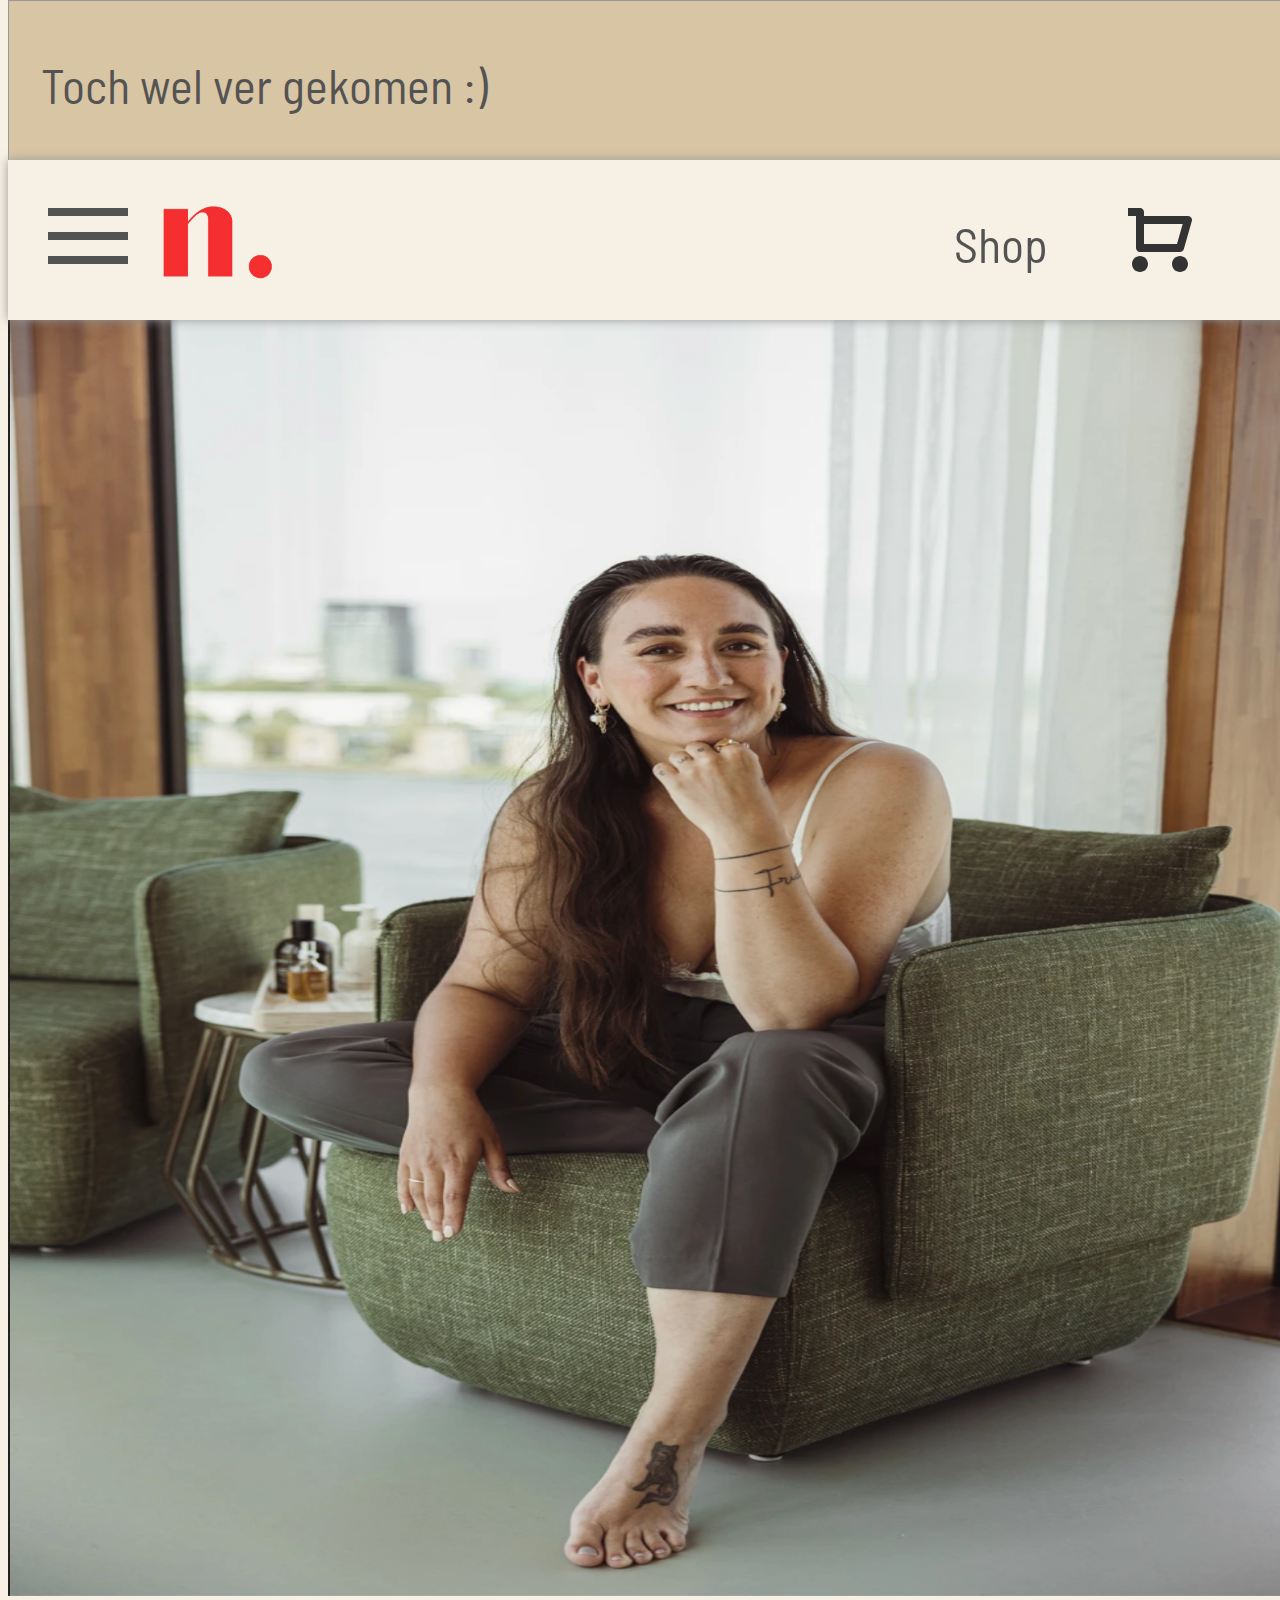
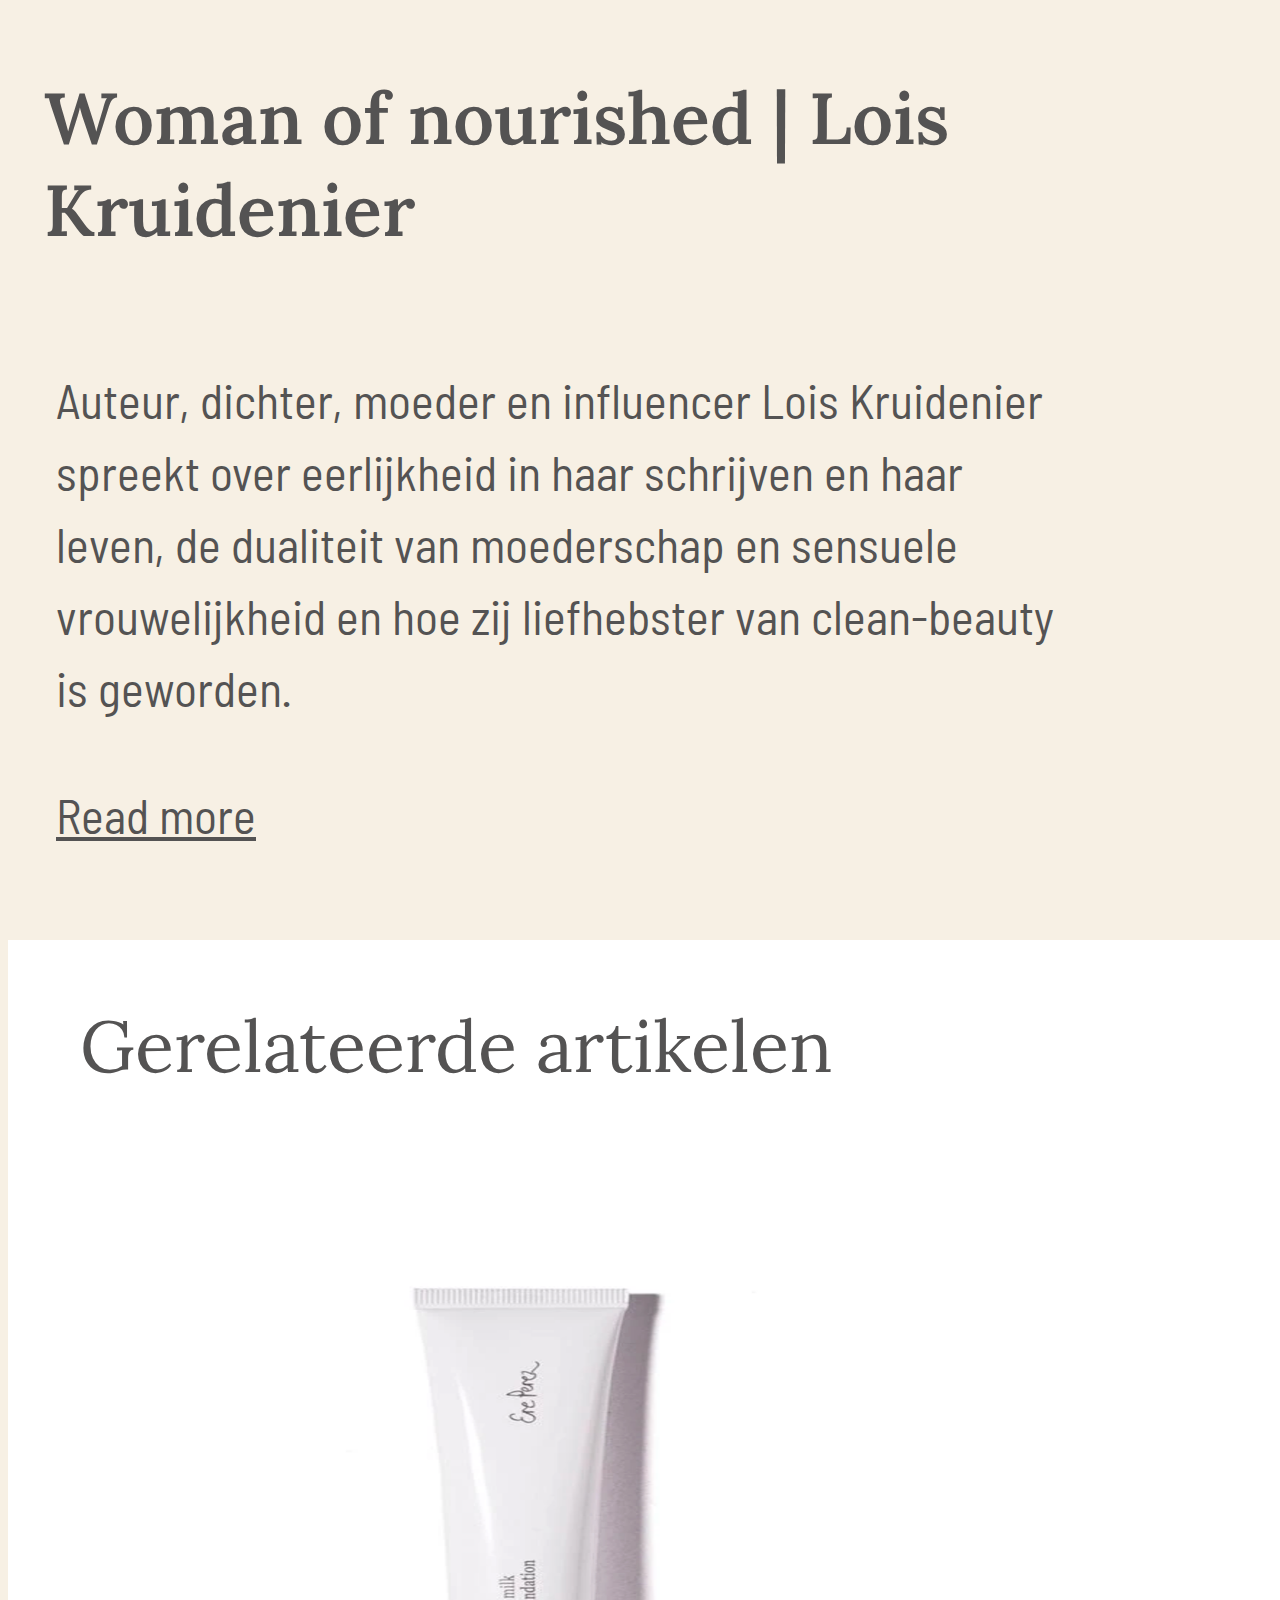
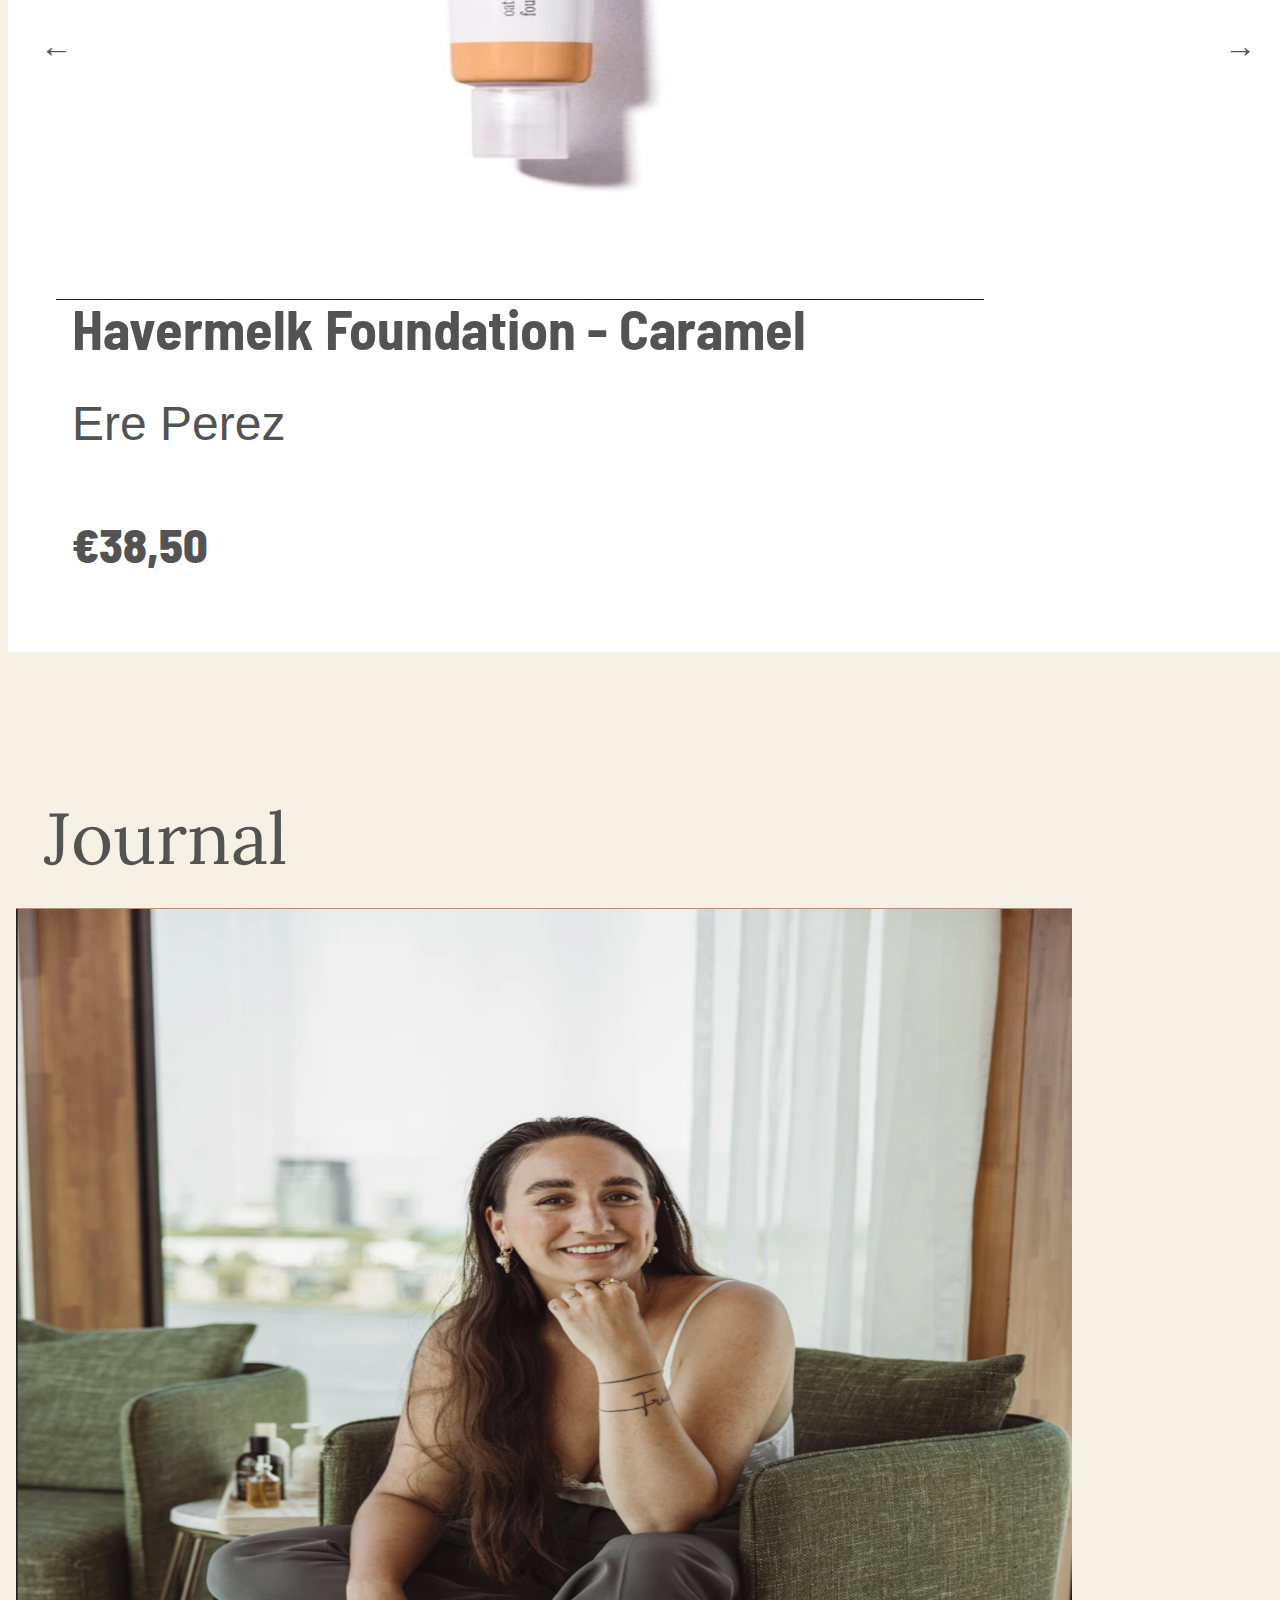
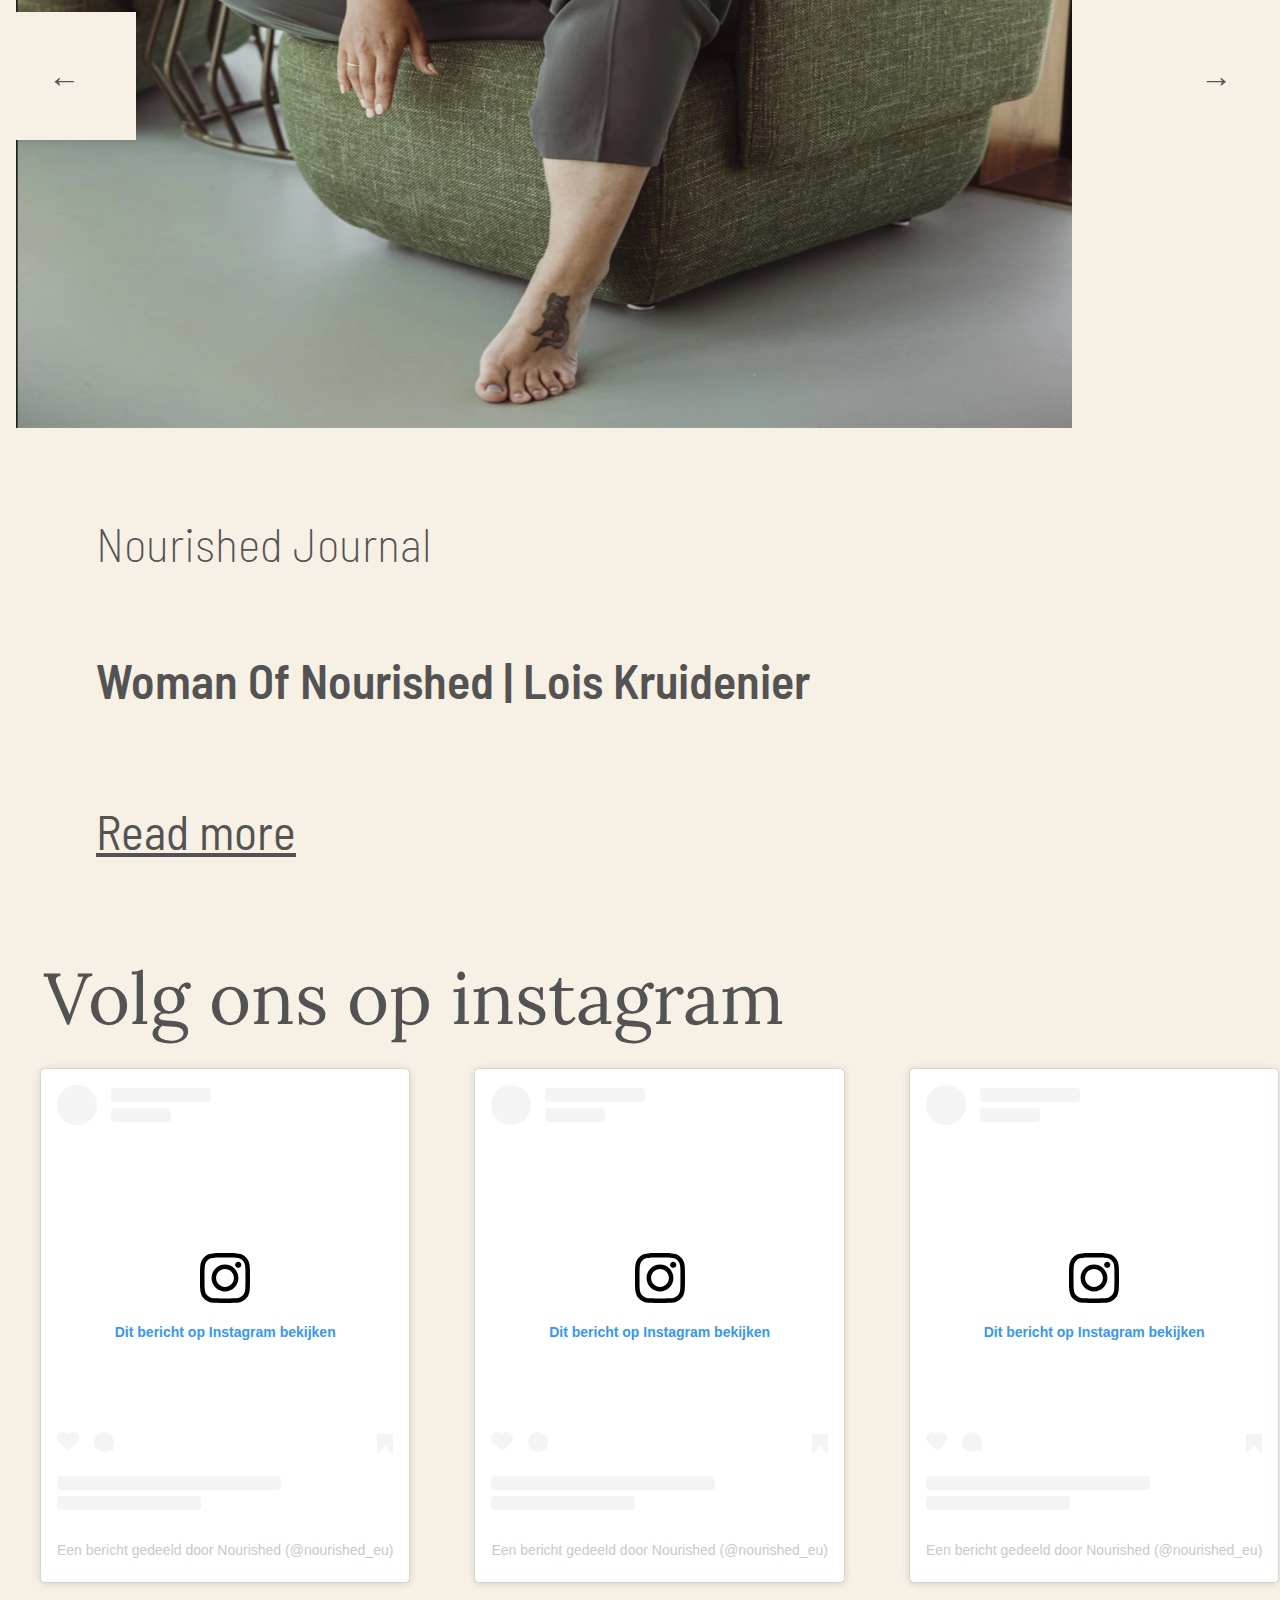
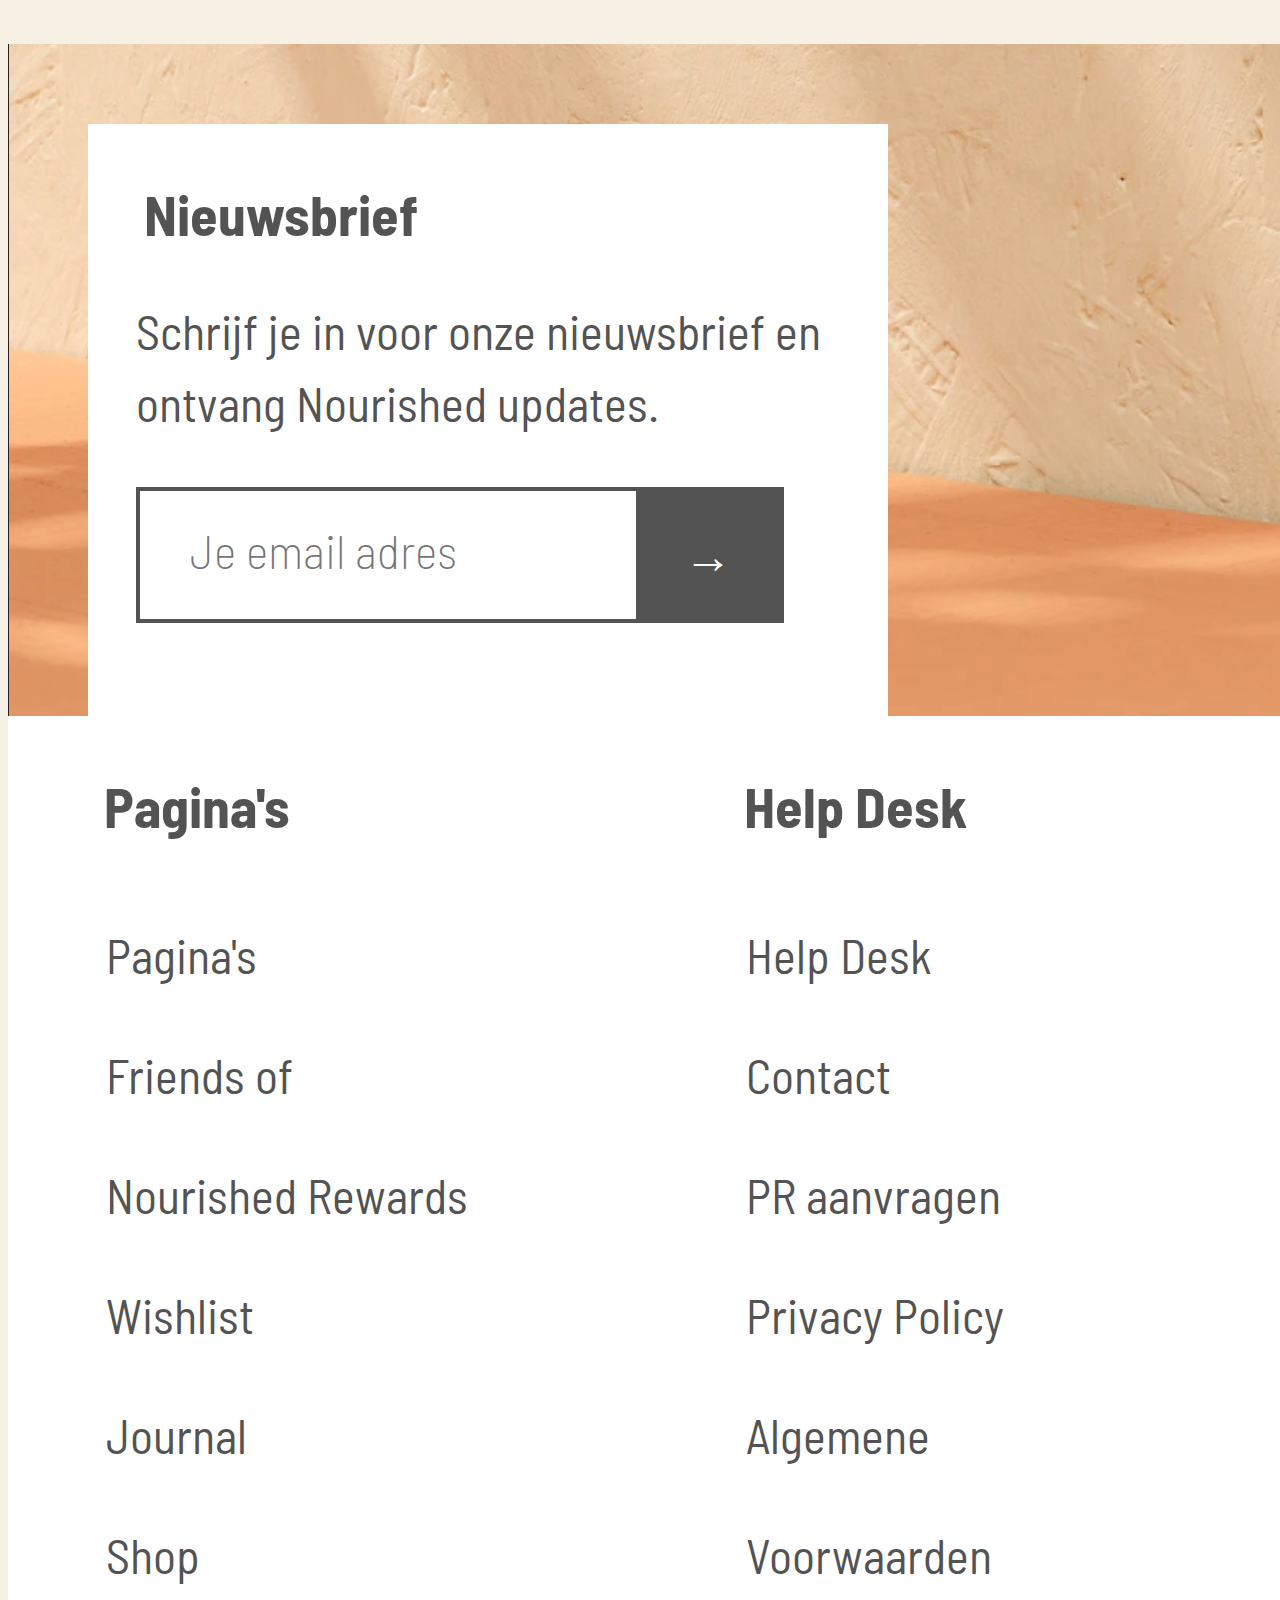
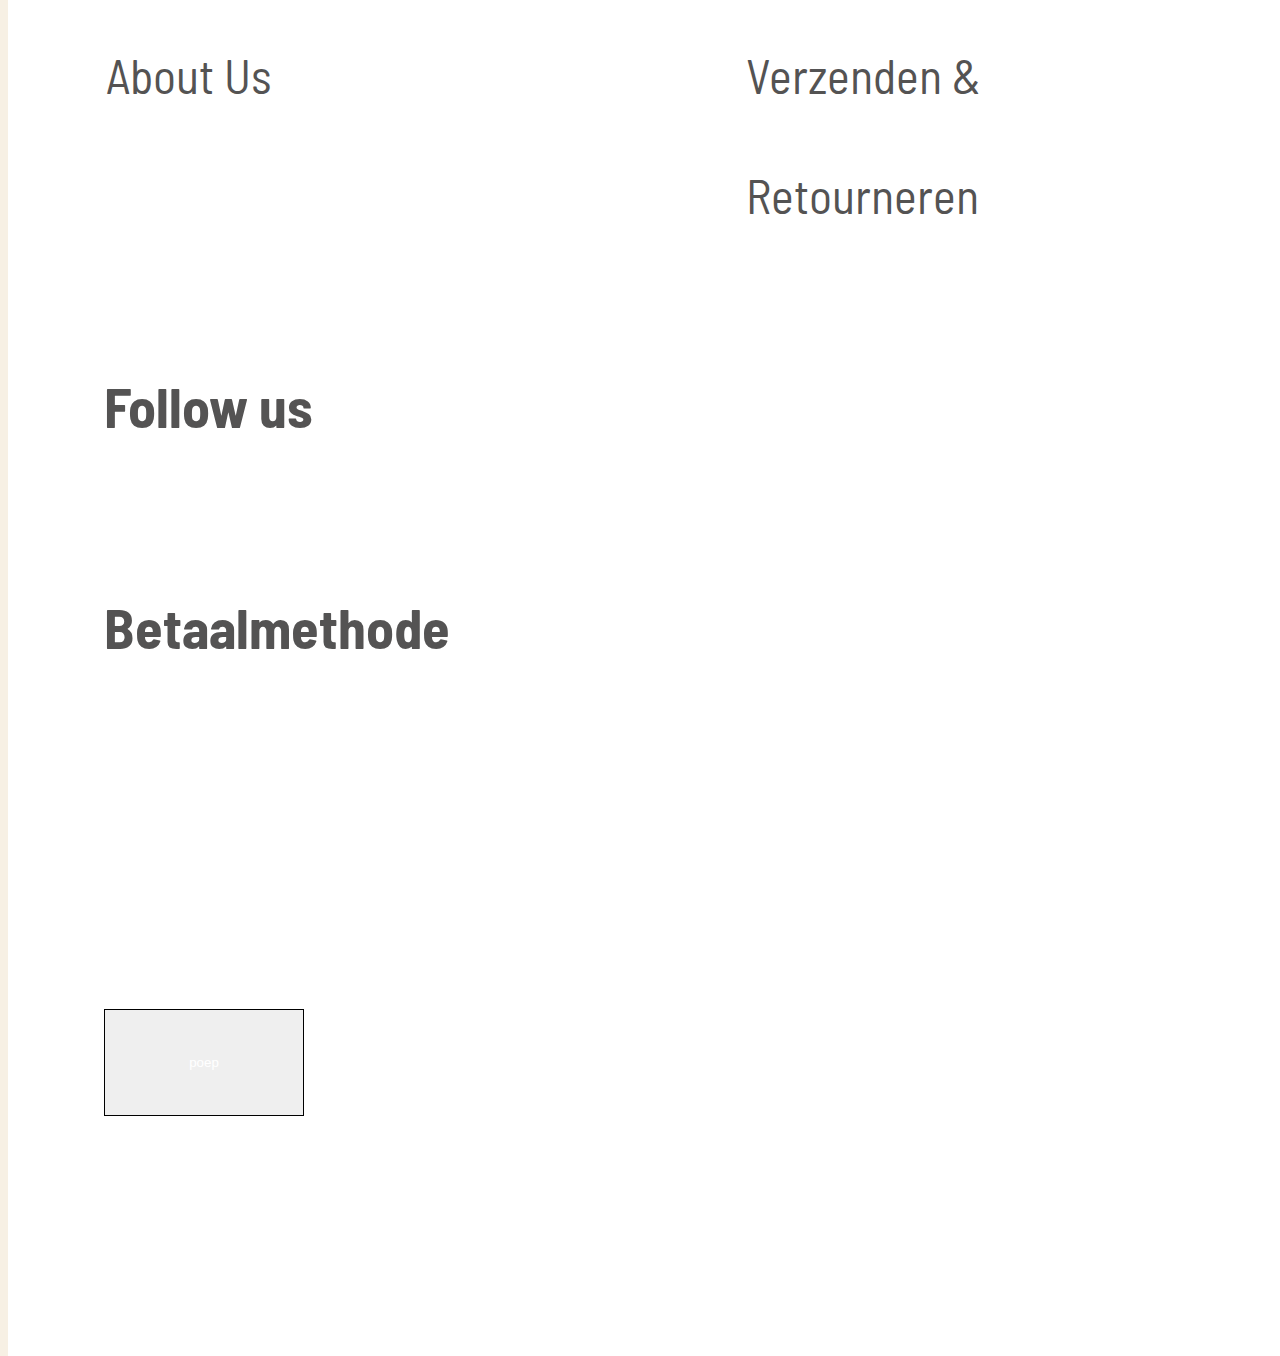
==== commit bec8cf93: "Eind" ====
--- a/index.html
+++ b/index.html
@@ -5,28 +5,45 @@
     <meta charset="utf-8">
     <title>Nourished</title>
     <link rel="stylesheet" href="style.css">
+    <!--google fonts-->
+    <link rel="preconnect" href="https://fonts.googleapis.com">
+    <link rel="preconnect" href="https://fonts.gstatic.com" crossorigin>
+    <link href="https://fonts.googleapis.com/css2?family=Barlow+Semi+Condensed:wght@300;400;500&family=Lora:wght@400;500;600;700&display=swap" rel="stylesheet"> 
 </head>
 
 <body>
+    <section class="melding">
+        <p>Toch wel ver gekomen :)</p>
+    </section>
     <nav>
-         <img src="images/nourished-logo.png" alt="logo nourished" >
-        <!-- zet het hamburger menu in een button, zet een link in de logo.-->
-        <!-- hamburger menu -->
-            <a href="index.html">Shop</a>
-            <a href="index.html">Wishlist</a>
-            <a href="index.html">Over Ons</a>
-            <a href="index.html">Journal</a>
-            <a href="index.html">Friends Of Nourished</a>
-
+        <div class="burgermenu">
+            <span class="burgermenu-stokkie"></span>
+            <span class="burgermenu-stokkie"></span>
+            <span class="burgermenu-stokkie"></span>
+        </div>
         
-            <a href="index.html">Login</a>
-            <a href="index.html">Sign Up</a>
-    
-        <!-- logo -->
-    
-        
-
-
+
+
+        <img src="images/nourished-logo.png" alt="logo nourished">
+
+       <!-- logo -->
+       <p id="shop"> Shop</p>
+       <!--overgenomen van nourished-->
+       <div class="winkelmandjegeheel">
+            <svg id="winkelmandje" viewBox="0 0 16 16" version="1.1" xmlns="http://www.w3.org/2000/svg" xmlns:xlink="http://www.w3.org/1999/xlink">
+                <!-- Generator: Sketch 47.1 (45422) - http://www.bohemiancoding.com/sketch -->
+                <desc>Created with Sketch.</desc>
+                <defs>
+                    <path d="M5,16 C6.1045695,16 7,15.1045695 7,14 C7,12.8954305 6.1045695,12 5,12 C3.8954305,12 3,12.8954305 3,14 C3,15.1045695 3.8954305,16 5,16 Z M15,16 C16.1045695,16 17,15.1045695 17,14 C17,12.8954305 16.1045695,12 15,12 C13.8954305,12 13,12.8954305 13,14 C13,15.1045695 13.8954305,16 15,16 Z M4,2 L2,2 L2,0 L5,0 C5.55228475,0 6,0.44771525 6,1 L6,2 L17,2 C17.6643789,2 18.1440429,2.63590492 17.9615239,3.27472113 L15.9615239,10.2747211 C15.8388664,10.7040227 15.4464804,11 15,11 L5,11 C4.44771525,11 4,10.5522847 4,10 L4,2 Z M6,9 L14.2456986,9 L15.67427,4 L6,4 L6,9 Z" id="path-1"></path>
+                </defs>
+                <g >
+                    <g transform="translate(-2.000000, 0.000000)">
+                        <use fill="#333333" fill-rule="nonzero" xlink:href="#path-1"></use>
+                    </g>
+                </g>
+            </svg>
+            <div class="inwinkelmand mandhidden"><p> 1 </p></div>
+        </div>
     </nav>
     
     <header>
@@ -35,44 +52,15 @@
                 <h2>
                     Dame's checklijst voor seksuele gezondheid
                 </h2>
-                <a href="index.html">Lees meer</a>
+                <a href="#">Lees meer</a>
         </article>
-        <!--
-        <article>
-                <img src="images/journal/hetplezierenvoordeel.png">
-                <h2>
-                    Het plezier & voordeel van het gebruik van een natuurlijk, biologisch glijmiddel
-                </h2>
-                <a>Lees meer</a>
-        </article>
-        <article>
-                <img src="images/journal/dameschecklijstvoorseksuelegezondheid.png">
-                <h2>
-                    Dame's checklijst voor seksuele gezondheid
-                </h2>
-                <a>Lees meer</a>
-        </article>
-        <article>
-                <img src="images/journal/waaromzoujevoorecofriendlymenstruatie.png">
-                <h2>
-                    Waarom zou je voor Eco-Friendly Menstruatie Producten Kiezen? Jouw Lichaam. Onze Planeet. 
-                </h2>
-                <a>Lees meer</a>
-        </article>
-        <article>
-                <img src="images/journal/redmijnzomertan.png">
-                <h2>
-                    Red Mijn Zomer Tan!
-                </h2>
-                <a>Lees meer</a>
-         </article>
-         -->
+       
          <article>
-            <span class="punt" onclick="huidigeSlide(1)"></span> 
-            <span class="punt" onclick="huidigeSlide(2)"></span> 
-            <span class="punt" onclick="huidigeSlide(3)"></span> 
-            <span class="punt" onclick="huidigeSlide(4)"></span> 
-            <span class="punt" onclick="huidigeSlide(5)"></span> 
+            <span class="punt"></span> 
+            <span class="punt"></span> 
+            <span class="punt"></span> 
+            <span class="punt"></span> 
+            <span class="punt"></span> 
          </article>
          
     </header>
@@ -90,64 +78,67 @@
                     Auteur, dichter, moeder en influencer Lois Kruidenier spreekt over eerlijkheid in haar schrijven en haar leven, de dualiteit van moederschap en sensuele vrouwelijkheid en hoe zij liefhebster van clean-beauty is geworden.
                 </p>
 
-                <a href="index.html"> Read more</a>
+                <a href="#"> Read more</a>
         </section>
 
         <section>
             <h2>Gerelateerde artikelen</h2>
-            <article>
+            <article class="carousel-gerelateerd visible-gerelateerd">
                 <img src="images/home/gerelateerde-slide1.png" alt="foto van tube, havermelk foundation">
                 <h3>Havermelk Foundation - Caramel</h3>
                 <p>Ere Perez</p>
                 <p>&euro;38,50</p>
-            
-            </article>
-            <article>
+            </article>
+            <article class="carousel-gerelateerd">
                 <img src="images/home/gerelateerde-slide2.png" alt="foto van flesje met pipet, quandong green booster serum">
                 <h3>Quandong Green Booster Serum</h3>
                 <p>Ere Perez</p>
                 <p>&euro;36,00</p>
             </article>
-            <article>
+            <article class="carousel-gerelateerd">
                 <img src="images/home/gerelateerde-slide3.png" alt="foto van tube, moringa all beauty cream">
                 <h3>Moringa All Beauty Cream</h3>
                 <p>Ere Perez</p>
                 <p>&euro;36,00</p>
             </article>
-            <article>
+            <article class="carousel-gerelateerd">
                 <img src="images/home/gerelateerde-slide4.png" alt="foto van oogschaduw pallet, summer solstice organic eye shadow palette">
                 <h3>Summer Solstice Organic Eye Shadow Palette</h3>
                 <p>Ere Perez</p>
                 <p>&euro;59,50</p>
             </article>
+            <button id="vorigegerelateerd" aria-label="previousslide"> &#8592; </button>
+            <button id="volgendegerelateerd" aria-label="nextslide"> &#8594; </button>
         </section>
 
         <section>
             <h2>Journal</h2>
-            <article>
+            <article class="carousel-journal visible-journal">
                 <img src="images/home/womanofnourished.png" alt="">
                 <h3>Nourished Journal</h3>
                 <p>Woman Of Nourished | Lois Kruidenier</p>
                 <a>Read more</a>
             </article>
-            <article>
+            <article class="carousel-journal">
                 <img src="images/home/journal-slide1.png" alt="">
                 <h3>Nourished Journal</h3>
                 <p>Woman Of Nourished | inspirerende vrouwen</p>
                 <a>Read more</a>
             </article>
-            <article>
+            <article class="carousel-journal">
                 <img src="images/home/journal-slide2.png" alt="">
                 <h3>Nourished Journal</h3>
                 <p>Krijg een stralende zomer tan</p>
                 <a>Read more</a>
             </article>
-            <article>
+            <article class="carousel-journal">
                 <img src="images/home/journal-slide3.png" alt="">
                 <h3>Nourished Journal</h3>
                 <p>Hoe kom ik van mijn strea af</p>
                 <a>Read more</a>
             </article>
+            <button id="vorigejournal" aria-label="previousslide"> &#8592; </button>
+            <button id="volgendejournal" aria-label="nextslide"> &#8594; </button>
         </section>
         <section>
             <h2>Volg ons op instagram</h2>
@@ -184,32 +175,64 @@
                 <script async src="//www.instagram.com/embed.js"></script>
             </article>
         </section>
-        <section>
-
-                <form>
-
+        <section class="newsletter">
+            <div>
+                <h3>Nieuwsbrief</h3>
+                <p>Schrijf je in voor onze nieuwsbrief en ontvang Nourished updates.</p>
+                <form method="post" action="#">
+                    <input type="email" placeholder="Je email adres">
+                    <button type="submit" name="commit">&#8594;</button>
                 </form>
-        </section>
+            </div>
+        </section>
+
 
     </main>
     <footer>  
-           
-        <ul>
-            <li>Pagina's</li>
-            <li>Friends of Nourished Rewards </li>
-            <li>Wishlist</li>
-            <li>Journal</li>
-            <li>Shop</li>
-            <li>About Us</li>
-        </ul>
-        <ul>
-            <li>Help Desk</li>
-            <li>Contact</li>
-            <li>PR aanvragen</li>
-            <li>Privacy Policy</li>
-            <li>Algemene Voorwaarden</li>
-            <li>Verzenden & Retourneren</li>
-        </ul>
+        <div>
+            <h3>Pagina's</h3>
+            <ul>
+                <li>Pagina's</li>
+                <li>Friends of Nourished Rewards </li>
+                <li>Wishlist</li>
+                <li>Journal</li>
+                <li>Shop</li>
+                <li>About Us</li>
+            </ul>
+        </div>
+        <div>
+            <h3>Help Desk</h3>
+            <ul>
+                <li>Help Desk</li>
+                <li>Contact</li>
+                <li>PR aanvragen</li>
+                <li>Privacy Policy</li>
+                <li>Algemene Voorwaarden</li>
+                <li>Verzenden & Retourneren</li>
+            </ul>
+        </div>
+        <div>
+            <h3>Follow us</h3>
+            <ul>
+                <!--links naar facebook etc-->
+            </ul>
+        </div>
+        <div>
+            <h3>Betaalmethode</h3>
+            <ul>
+                <!--plaatjes betaalmethode-->
+            </ul>
+        </div>
+        <div>
+            <h3>Taal</h3>
+            <button>poep</button>
+            <div>
+                <a href="#">NL</a>
+                <a href="#">ENG</a>
+            </div>
+        </div>
+
     </footer>
-
-</body>+    <script src='script.js'></script>
+</body>
+</html>--- a/style.css
+++ b/style.css
@@ -3,214 +3,338 @@
 https://nourished.nl/
 https://intagrate.io/2020/08/how-to-embed-an-instagram-feed-into-any-website/
 https://www.w3schools.com/howto/howto_js_slideshow.asp
+https://dev.to/leonardoschmittk/how-to-make-a-star-rating-with-js-36d3
+https://codepen.io/chrisjonesio/pen/OmzXdd
 */
 
-/*vragen
-1. insta hoe het beste?
-2. 
-*/
 
 body {
+    width: 100%;
+    height: auto;
     background-color: #f7f0e4;
 }
+
 header{
     position:relative;
     width: 100%;
-    height:50%;
+    height: 50%;
     margin-bottom: 2em;
 }
-main img{
-    max-width: 30em;
-    max-height: auto;
-}
-
+
+ul{
+    text-decoration: none;
+    font-family: 'Barlow Semi Condensed', sans-serif;
+    font-size: 2em;
+    line-height: 3em;
+    color:#545353;
+}
+
+li {
+    line-height: 2.5em;
+}
 
 h2 {
-    font-family: Lora,Georgia,Times New Roman,serif;
-    font-size: 1,5em;
+    font-family: 'Lora',Georgia,Times New Roman,serif;
+    font-size: 4.5em;
     font-weight: 300;
+    color:#545353;
+
 }
 
 h3 {
-    font-family: sans-serif;
-    font-size: 1,5em;
-    color:#545353;
-
+    font-family: 'Barlow Semi Condensed', sans-serif;
+    font-size: 3.5em;
+    color:#545353;
+}
+
+h4 {
+    font-family: 'Barlow Semi Condensed', sans-serif;
+    font-size: 3.5em;
+    color:#545353;
 }
 
 p{
-    font-family: sans-serif;
-    font-size: 1em;
-    color:#545353;
+    font-family: 'Barlow Semi Condensed', sans-serif;
+    font-size: 3em;
+    line-height: 1.5em;
+    color:#545353;
+}
+
+ul{
+    font-family: 'Barlow Semi Condensed', sans-serif;
+    font-size: 3em;
+    line-height: 1.5em;
+    color:#545353;
+    list-style: none;
 }
 
 a{
-    font-family: sans-serif;
-    font-size: 1em;
-    text-decoration: none;
-    color:#545353;
-}
-
-a:visited{
-    color: #ce423b;
-
-}
-
-a:hover{
+    font-family: 'Barlow Semi Condensed', sans-serif;
+    font-size: 3em;
     text-decoration: underline;
+    color:#545353;
+}
+
+input {
+    font-family: 'Barlow Semi Condensed', sans-serif;
+    font-size: 3em;
+    color:#545353;
+    font-weight: 200;
+    margin:0 0 0 1em;
+}
+
+button{
+    cursor: pointer;
+}
+/* tekst boven */
+.melding{
+    position: fixed;
+    z-index: 1;
+    top:0;
+    width: 100%;
+    height: 10em;
+    display: flex;
+    justify-content: flex-start;
+    background-color: #d8c5a4;
+    border: 1px solid #979797;
+    padding: 0 0 1em 2em;
 }
 
 /*nav*/
 nav{
-    height:4em;
+    position: fixed;
+    z-index: 2;
+    top:10em;
+    width: 100%;
+    height:10em;
     display: flex;
     justify-content: flex-start;
     background-color: #f7f0e4;
-}
-
-nav a{
-    text-align: center;
-    font-family: sans-serif;
-    font-weight: 200;
-    margin:1.5em 1em 1em 1em;
-    color:white;
-}
-nav a:hover{
-    text-align: center;
-    font-family: sans-serif;
-    font-weight: 200;
-    margin:1.5em 1em 1em 1em;
-    text-decoration: none;
+    box-shadow: 0 0 10px 0 #979797
+}
+
+.burgermenu{
+    position: relative;
+    top:3em;
+    left:2.5em;
+    width: 5em;
+    height: 3em;
+}
+
+.burgermenu-stokkie{
+    display: block;
+    position: absolute;
+    width: 5em;
+    height: 0.5em;
+    background-color: #545353;
+    animation: menuDraaien 2s;
+}
+
+.burgermenu-stokkie:nth-of-type(1){
+    top:0;
+}
+
+.burgermenu-stokkie:nth-of-type(2){
+    top:50%;
+}
+
+.burgermenu-stokkie:nth-of-type(3){
+    top:99%;
+}
+
+
+@keyframes menuDraaien {
+    0% {
+         transform: rotate(0deg);
+    }
+
+    100% {
+        transform: rotate(130deg);
+    }
+}
+
+nav img{
+    position: absolute;
+    left: 8em;
+    height: 10em;
 }
 
 nav a:visited{
     color:#545353;
 }
-
+#shop {
+    position: absolute;
+    top: 0em;
+    right: 5em;
+}
+
+#winkelmandje{
+    position: absolute;
+    top: 3em;
+    right: 6em;
+    width: 4em;
+    height: 4em;
+}
+
+.inwinkelmand{
+    position:absolute;
+    display: flex;
+    justify-content: left;
+    right: 4em;
+    top: 2em;
+    height: 3em;
+    width: 3em;
+    background-color: #ce423b;
+    border-radius: 2em;
+}
+
+.mandvisible{
+    display:inline;
+    visibility: visible;
+}
+
+.mandhidden{
+    visibility: hidden;
+}
+
+.inwinkelmand p{
+    margin: 0 0 0 0.6em;
+    font-size: 2em;
+    color:#f7f0e4;
+    font-weight: 400;
+}
 
  /* header*/
+header{
+    position: relative;
+    top:15em;
+}
 header article {
     position: relative;
-    /*visibility: hidden;*/
-}
-
-
-
+    overflow: hidden;
+}
 
 header  article  img{
-    width: 100%;
-    height: 40em;
-    /*visibility: hidden;*/
+    height: 60em;
 }
 
 header h2{
     color: white;
     position: absolute;
-    left: 5em;
-    bottom: 8em;
+    left: 2em;
+    bottom: 6em;
     font-family: Lora,Georgia,Times New Roman,serif;
-    font-size: 1,5em;
 
 }
 
 header a{
     color: white;
     position: absolute;
-    left: 7em;
+    left: 8em;
     bottom: 8em;
-    font-family: sans-serif;
-    font-size: 1em;
+    font-size: 2.5em;
     background-color: #ce423b;
-    padding: 1em 4em 1em 4em;
-
-}
-header a:hover{
-    color: white;
-    text-decoration: none;
-
-}
-
-header a:visited{
-    color: white;
-
-}
+    padding: 1em 3em 1em 3em;
+
+}
+
 
 header article:last-of-type{
     position:absolute;
-    left:45%;
+    left:25em;
     bottom:1.5em;
 
 }
+
 .punt {
     display: inline-block;
     cursor: pointer;
     margin:0 0.5em;
-    height: 0.8em;
-    width: 0.8em;
+    height: 1.5em;
+    width: 1.5em;
     background-color: #ce423b;
     border-radius: 50%;
-  }
+}
   
 
-  .punt:hover {
-    height:1em;
-    width: 1em;
-
-  }  
+.punt:hover {
+    height: 2em;
+    width: 2em;
+}
+
 
 /*main*/
 
 main {
     position: relative;
     left:0;
+    top:10em;
     bottom: 1em;
     width: 100%;
     height: auto;
 }
 
+main section{
+    position:relative;
+    left: 0;
+}
+
 /* 1e sectie*/
 
 main section:first-of-type {
-    position:relative;
-    top: 5em;
-    left:40em;
-    width:60%;
-    height: 40em;
+    top: 6em;
+    width: 100%;
+    height: 145em;
     bottom: 0;
 }
 
+
 main section:first-of-type img{
     position:absolute;
+    left:0;
     right:0;
     top:0;
-    width:auto;
-    height: 40em;
-}
+    width: 100%;
+    height: 80em;
+}
+
 main section:first-of-type h1{
-  visibility: hidden;
+    visibility: hidden;
 }
 
 main section:first-of-type h2{
     position:absolute;
-    right:20em;
-    bottom:13em;
-    width:40%;
-    text-align: right;
+    left:0.5em;
+    bottom:10em;
+    width:80%;
+    font-weight: 600;
+    text-align: left;
 }
 
 main section:first-of-type p{
     position:absolute;
-    right:30em;
-    bottom:10em;
-    width: 45%;
-    text-align: right;
-    line-height: 2em;
-}
+    left:1em;
+    bottom:5.5em;
+    width: 80%;
+    text-align: left;
+    line-height: 1.5em;
+}
+
 main section:first-of-type a{
     position:absolute;
-    right:30em;
-    bottom:9em;
-    text-align: right;
+    left:1em;
+    bottom:4em;
+    text-align: left;
+    color:#545353;
+}
+
+main section:first-of-type a:hover{
+    position:absolute;
+    left:1em;
+    bottom:4em;
+    text-align: left;
+    color:#545353;
+    text-decoration: none;
 }
 
 
@@ -218,172 +342,515 @@
 /* 2e sectie*/
 
 main section:nth-of-type(2) {
-    position:relative;
     display: flex;
     justify-content: start;
-    top:2em;
-    width:80%;
-    height:30em;
+    width:100%;
+    height:82em;
     background-color: white;
 }
 
-main section:nth-of-type(2) article {
+.carousel-gerelateerd {
     position:relative;
-    top:2em;
+    top: 10em;
+    left: 0em;
+    margin: 0 0.5em 0 3em;
     padding: 1em;
-    width:80%;
-    height:25em;
-}
-
+    width:70%;
+    height:70em;
+    display: none;
+}
+
+
+.hidden-gerelateerd{
+  display: none;
+}
+
+.visible-gerelateerd{
+    display: block;
+    animation: fadeVisibility 0.5s;
+}
 
 
 main section:nth-of-type(2) article h3 {
     position:absolute;
+    bottom: 4.2em;
+    max-width: 15em; 
+}
+
+main section:nth-of-type(2) article img {
+    position:absolute;
+    width:100%;
+    height:50em;
+    top:0;
+    left:0em;
+}
+
+main section:nth-of-type(2) article p:nth-of-type(1) {
+    position:absolute;
     font-family: sans-serif;
-    font-size: 1em;
-    top:16em;
-    max-width: 15em;
-    
-   
-}
-
-main section:nth-of-type(2) article img {
-    position:absolute;
-    width:auto;
-    height:50%;
-}
-
-main section:nth-of-type(2) article p:nth-of-type(1) {
-    position:absolute;
-    font-family: sans-serif;
-    bottom:2.5em;
+    bottom:3em;
     font-weight: 200;
 }
 
 main section:nth-of-type(2) article p:nth-of-type(2) {
     position:absolute;
-    font-family: sans-serif;
-    bottom:0em;
+    bottom:.5em;
     font-weight: 800;
     
 }
 
 main section:nth-of-type(2) h2 {
     position: absolute;
-    right:2em;
-    text-align: right;
+    text-align: left;
+    left:1em;
     width:80%;
     height:auto;
 }
 
-
+#vorigegerelateerd, #volgendegerelateerd{
+    position: absolute;
+    top:50%;
+    width: 3em;
+    height: 3em;
+    padding: 1em 1em 1em 1em;
+    background-color: #ffffff;
+    color:#545353;
+    text-align: center;
+    font-weight: 800;
+    font-size: 2em;
+    border: none;
+}
+
+#volgendegerelateerd{
+    right: 0;
+}
 
 
 /* 3e sectie*/
 /* top - right - bottom - left*/
 
 main section:nth-of-type(3) {
-    position:relative;
     display: flex;
     justify-content: start;
     top: 5em;
-    left: 10em;
-    width: 90%;
-    height: 55em;
-    bottom: 0;
+    width: 100%;
+    height: 110em;
+    overflow: hidden;
 }
 
 main section:nth-of-type(3) h2 {
     position: absolute;
-    left:1em;
+    left:0.5em;
     text-align: left;
     width:80%;
     height:auto;
 }
 
-main section:nth-of-type(3) article{
+
+.carousel-journal{
     position:relative;
-    top:3em;
+    top:10em;
+    left:-1em;
+    margin: 0 0.5em 0 0.5em;
+    padding: 1em;
+    width: 80%;
+    height:105em;
+    display: none;
+}
+
+.hidden-journal{
+    display: none;
+}
+  
+.visible-journal{
+    display: block;
+    animation: fadeVisibility 0.5s;
+}
+
+
+main section:nth-of-type(3) img{
+    position:absolute;
+    width:100%;
+    height:70em;
+}
+
+main section:nth-of-type(3) article h3 {
+    position:absolute;
+    left:2em;
+    font-weight: 200;
+    font-size: 3em;
+    bottom: 8em;
+    width: 80%;
+}
+
+main section:nth-of-type(3) article p {
+    position: absolute;
+    left:2em;
+    font-weight: 600;
+    font-size: 3em;
+    bottom: 5em;
+    width: 80%;
+}
+
+main section:nth-of-type(3) a{
+    position:absolute;
+    left:2em;
+    bottom: 3em;
+    text-align: left;
+    width: 80%;
+}
+
+#vorigejournal, #volgendejournal{
+    position: absolute;
+    top:50%;
+    width: 4em;
+    height: 4em;
+    padding: 1em 1em 1em 0.5em;
+    background-color: #f7f0e4;
+    color:#545353;
+    text-align: center;
+    font-weight: 800;
+    font-size: 2em;
+    border: none;
+}
+
+#volgendejournal{
+    right: 0;
+}
+
+/*4e sectie*/
+
+main section:nth-of-type(4) {
+    display: flex;
+    justify-content: start;
+    top: 5em;
+    width: 100%;
+    height: auto;
+    bottom: 0;
+    overflow: hidden;
+}
+
+main section:nth-of-type(4) h2 {
+    position: absolute;
+    left:0.5em;
+    text-align: left;
+    width:100%;
+    height:auto;
+}
+
+main section:nth-of-type(4) article{
+    position:relative;
+    top:10em;
     left:0em;
     right:2em;
     margin: 0 1em 0 1em;
     padding: 1em;
-    width:22%;
+    width:50%;
     height:50em;
 }
 
-main section:nth-of-type(3) img{
-    position:absolute;
-    width:100%;
-    height:70%;
-
-}
-
-main section:nth-of-type(3) article h3 {
-    position:absolute;
-    font-weight: 200;
-    font-size: 1em;
-    bottom:10em;
-    max-width: 15em;
-}
-
-main section:nth-of-type(3) article p {
-    position:absolute;
-    font-weight: 600;
-    font-size: 1em;
-    bottom: 7em;
-    max-width: 100%;
-}
-
-main section:nth-of-type(3) a{
-    position:absolute;
-    bottom: 5em;
-    text-align: right;
-}
-
-/*4e sectie*/
-
-/*
-background:#FFF; 
-border:0; border-radius:3px; 
-box-shadow:0 0 1px 0 rgba(0,0,0,0.5),0 1px 10px 0 rgba(0,0,0,0.15); 
-margin: 1px; 
-max-width:540px; 
-min-width:326px; 
-padding:0; 
-width:99.375%; 
-width:-webkit-calc(100% - 2px); 
-width:calc(100% - 2px);
-*/
-main section:nth-of-type(4) {
+
+
+
+/* shop*/
+.breadcrumb {
+    position: relative;
+    background-color: violet;
+    height: 2em;
+    width: 100%;
+}
+
+.mascara{
+    position: relative;
+    top:20em;
+    width: 100%;
+    min-height: 20em;
+    height: auto;
+    left:0;
+}
+
+
+.mascara article:nth-of-type(1) {
+    position: relative;
+    width: 100%;
+    height: 180em;
+}
+
+.mascara article:nth-of-type(1) h2{
+    position: absolute;
+    bottom:14em;
+    left:1.5em;
+}
+
+.mascara article:nth-of-type(1) p{
+    position: absolute;
+    left:2.5em;
+}
+
+.mascara article:nth-of-type(1) p:nth-of-type(1){
+    position: absolute;
+    bottom: 17em;
+}
+
+.mascara article:nth-of-type(1) p:nth-of-type(2){
+    position: absolute;
+    bottom:11em;
+    font-weight: 700;
+}
+
+.mascara article:nth-of-type(1) img{
+    width: 100%;
+    height: 100em;
+}
+
+
+
+.quantityselector{
+    position: absolute;
+    display: flex;
+    left: 12%;
+    bottom:22em;
+    justify-content: space-evenly;
+    background-color: white;
+    width: 75%;
+    height: 10em;
+}
+
+
+#mand{
+    position: absolute;
+    left: 2.5em;
+    bottom: 2em;
+    border: none;
+    color: white;
+    font-size: 3em;
+    font-family: 'Barlow Semi Condensed', sans-serif;
+    background-color: #ce423b;
+    padding: 0.8em 2.5em;
+}
+
+
+/*text stuk!*/
+
+.mascara article:nth-of-type(2) {
+    position: relative;
+    width: 90%;
+    left: 3em;
+    min-height:40em;
+    height: auto;
+}
+
+.mascara article:nth-of-type(2) p:nth-of-type(2){
+    margin-bottom:2em;
+}
+
+.mascara .text p a{ 
+    font-size: inherit;
+}
+
+.meerText {
+    display:none;
+}
+
+.meerLezen {
+    position: absolute;
+    left: 0em;
+    bottom: 0;
+    border: none;
+    font-size: 3em;
+    font-family: 'Barlow Semi Condensed', sans-serif;
+    color:#545353;
+    background: none;
+    text-decoration: underline;
+}
+
+.text{
+    width: inherit;
+}
+
+.text .meerText {
+    display: inline;
+  }
+
+
+.text .meerText  {
+    display: none;
+  }
+
+
+/*icoontjess*/
+.mascara article:nth-of-type(3) {
+    position: relative;
+    display:flex;
+    justify-content: space-evenly;
+    top:2em;
+    left: 3em;
+    width: 90%;
+    height:25em;
+}
+
+.mascara article:nth-of-type(3) svg{
+    width:20%;
+    height: auto;
+}
+
+/*review*/
+.reviewblok {
     position:relative;
     display: flex;
     justify-content: start;
-    top: 5em;
-    left: 10em;
-    width: 90%;
-    height: 65em;
-    bottom: 0;
-}
-
-main section:nth-of-type(4) h2 {
-    position: absolute;
-    left:1em;
-    text-align: left;
-    width:80%;
-    height:auto;
-}
-
-main section:nth-of-type(4) article{
+    margin: 0 0 20em 0;
+    top: 23em;
+    left: 5.5em;
+    width: 80%;
+    height: 70em;
+    border: 2px solid #545353;
+}
+
+.reviewtext{
     position:relative;
+    top:5em;
+    left:5em;
+    margin: 0 0.5em 0 0.5em;
+    padding: 1em;
+    width: 70%;
+    height: 105em;
+    display: none;
+    
+}
+
+.reviewtext p {
+    text-align: center;
+    font-size: 2.5em;
+    
+}
+
+.hidden-review{
+    display: none;
+}
+  
+.visible-review{
+    display: block;
+    animation: fadeVisibility 0.5s;
+}
+
+
+#vorigereview, #volgendereview{
+    position: absolute;
+    bottom:18em;
+    width: 3em;
+    height: 3em;
+    padding: 1em 1em 1em 1em;
+    background: none;
+    color:#545353;
+    text-align: center;
+    font-weight: 800;
+    font-size: 2em;
+    border: none;
+}
+
+#volgendereview{
+    right: 0;
+}
+
+/*sterretjes*/
+.review{
+    position: relative;
+    left: 3.5em;
+    top: 27em;
+    width: 75%;
+    height: 10em;
+}
+
+.sterretjes {
+    position:relative;
+    margin: 0 0 1.5em 3em;
+    display: flex;
+    justify-content: left;
+    width: 18em;
+    height: 3em;
+}
+
+
+.ster {
+    margin: 1em 0 0 0;
+    font-size: 3em;
+    cursor: pointer;
+    color: #ce423b;
+}
+
+#basedon{
+    position:absolute;
+    bottom: 0em;
+    right:1em;
+    text-align: right;
+} 
+ 
+ 
+
+/*nieuwsbrief*/
+
+.newsletter {
+    background-image: url("images/footer.png");
+    background-repeat: no-repeat;
+    position:relative;
+    bottom:0;
+    left:0;
+    width:100%;
+    height:50em;
+}
+
+.newsletter div {
+    position:absolute;
+    left:5em;
+    bottom:5em;
+    background-color: white;
+    align-items: center;
+    width:50em;
+    height:40em;
+}
+
+.newsletter h3{
+    margin: 1em 0 0 1em;
+}
+
+.newsletter p{
+    margin: 1em 0 0 1em;
+}
+
+.newsletter form{
+    position: relative;
+    display: block;
     top:3em;
-    left:0em;
-    right:2em;
-    margin: 0 1em 0 1em;
-    padding: 1em;
-    width:22%;
-    height:50em;
-}
+    left:3em;
+    height: 8em;
+    width: 40em;
+    border: 4px #545353 solid;
+
+}
+
+
+.newsletter input{
+    position:absolute;
+    display: inline-block;
+    height: 90%;
+    border: none;
+    left:0;
+    
+}
+
+.newsletter button{
+    display: inline-block;
+    right:0;
+    position: absolute;
+    background-color: #545353;
+    border: none;
+    font: 3em 'Lora',Georgia,Times New Roman,sans-serif;
+    color: #ffffff;
+    width: 3em;
+    height: 100%;
+}
+
 
 /*footer*/
 
@@ -393,7 +860,85 @@
     top:2em;
     bottom: 1em;
     width: 100%;
-    height: auto;
-    background-color: blue;
-}
-
+    height: 140em;
+    background-color:#ffffff;
+}
+
+
+footer div:nth-of-type(1){
+    position:absolute;
+    width: 30%;
+    left: 6em;
+}
+
+footer div:nth-of-type(2){
+    position:absolute;
+    width:30%;
+    right:10em;
+}
+
+footer div:nth-of-type(3){
+    position:absolute;
+    width:80%;
+    top:75em;
+    left:6em;
+}
+
+footer div:nth-of-type(4){
+    position:absolute;
+    width:80%;
+    bottom:40em;
+    left:6em;
+}
+
+/* taal ding*/
+
+footer div:nth-of-type(5){
+    position:absolute;
+    width:80%;
+    bottom:15em;
+    left:6em;
+}
+
+footer div:nth-of-type(5):hover div{
+    display:block;
+}
+
+footer div:nth-of-type(5) h3{
+    visibility: hidden;
+}
+
+footer div:nth-of-type(5) button{
+    width: 15em;
+    height: 8em;
+    color: white;
+    border: 1px solid black;
+}
+
+footer div:nth-of-type(5) div{
+    display: none;
+    position:absolute;
+    min-width: 4em;
+    background-color: blueviolet;
+    z-index:1;
+}
+
+footer div:nth-of-type(5) div a{
+    display:block;
+    color: black;
+    text-decoration: none;
+    
+}
+
+footer div:nth-of-type(5) div a:hover{
+    background-color:#f7f0e4;
+}
+
+
+
+/* dropdowncontent is footer div:nth-of-type(5) div, dropdown is footer div:nth-of-type(5), dropbtn is footer div:nth-of-type(5) button */
+
+ul {    
+    margin: 0 0 0 -0.8em;
+}
+
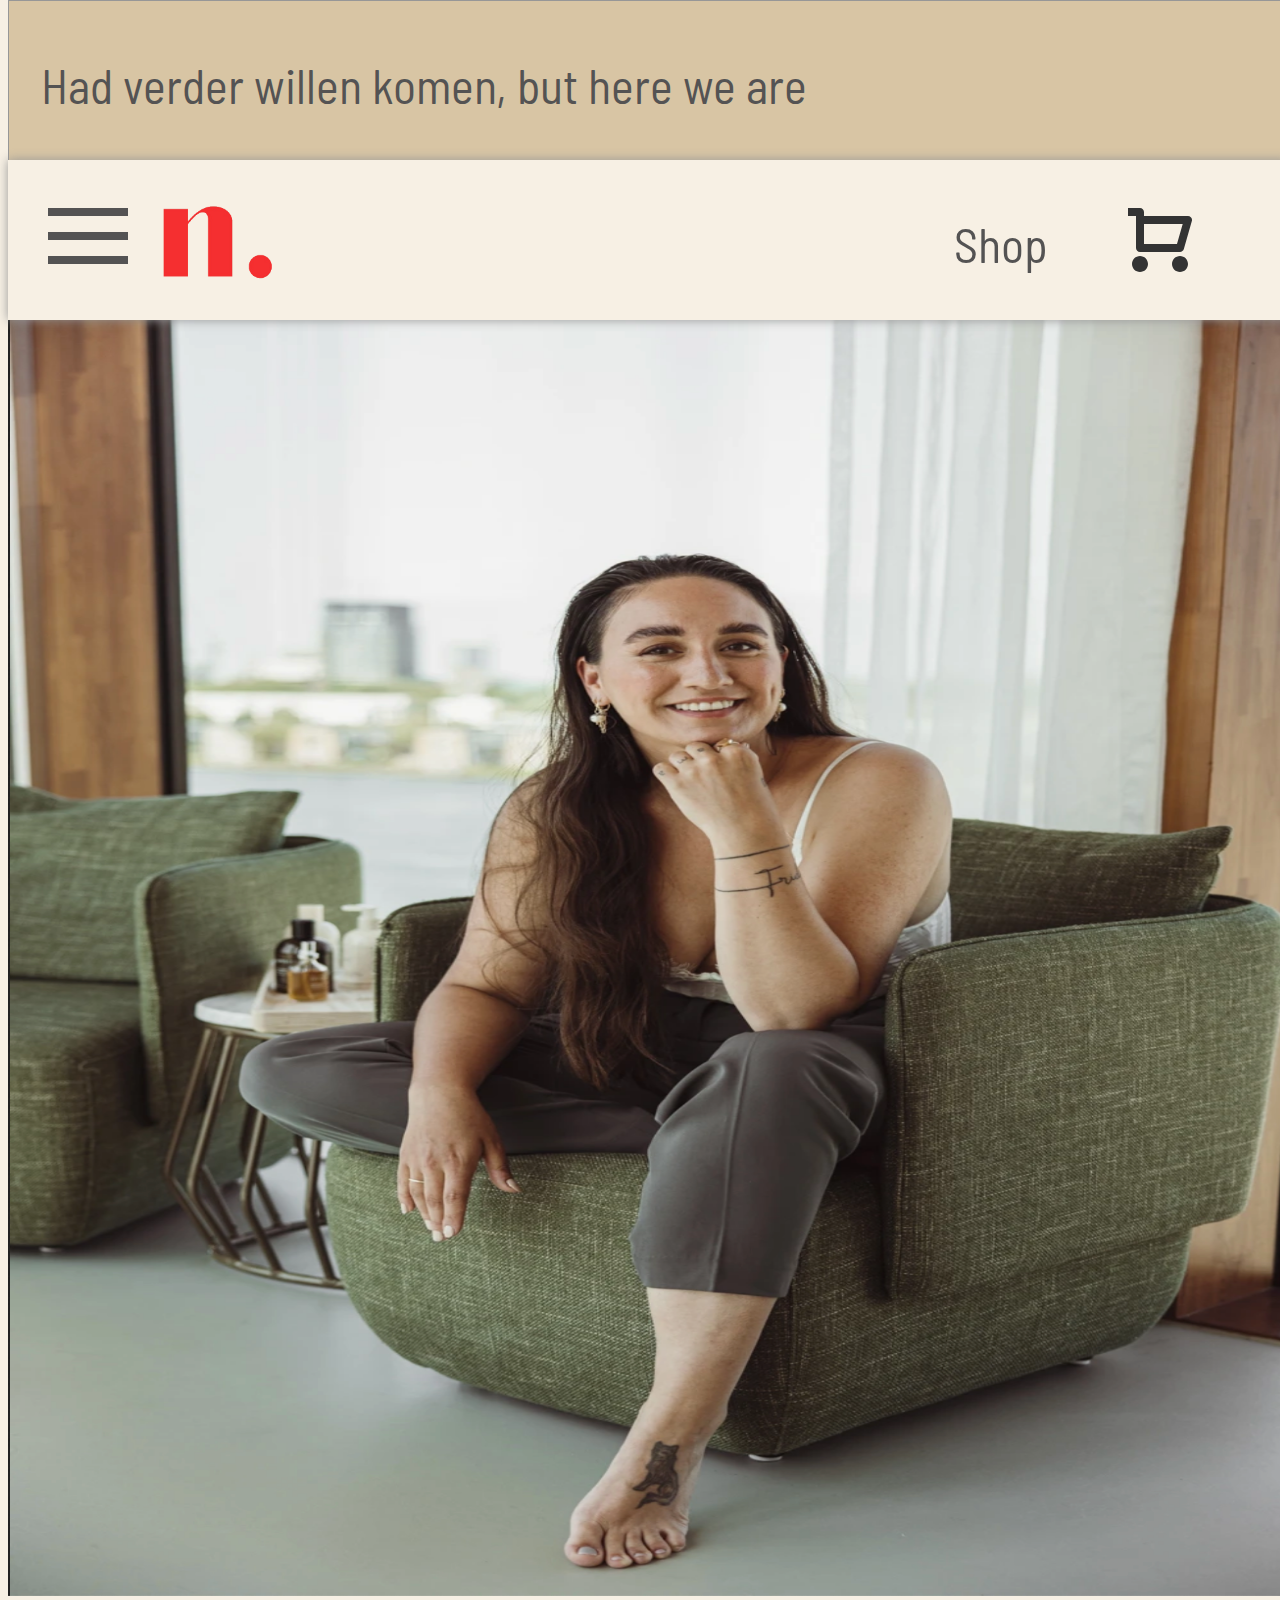
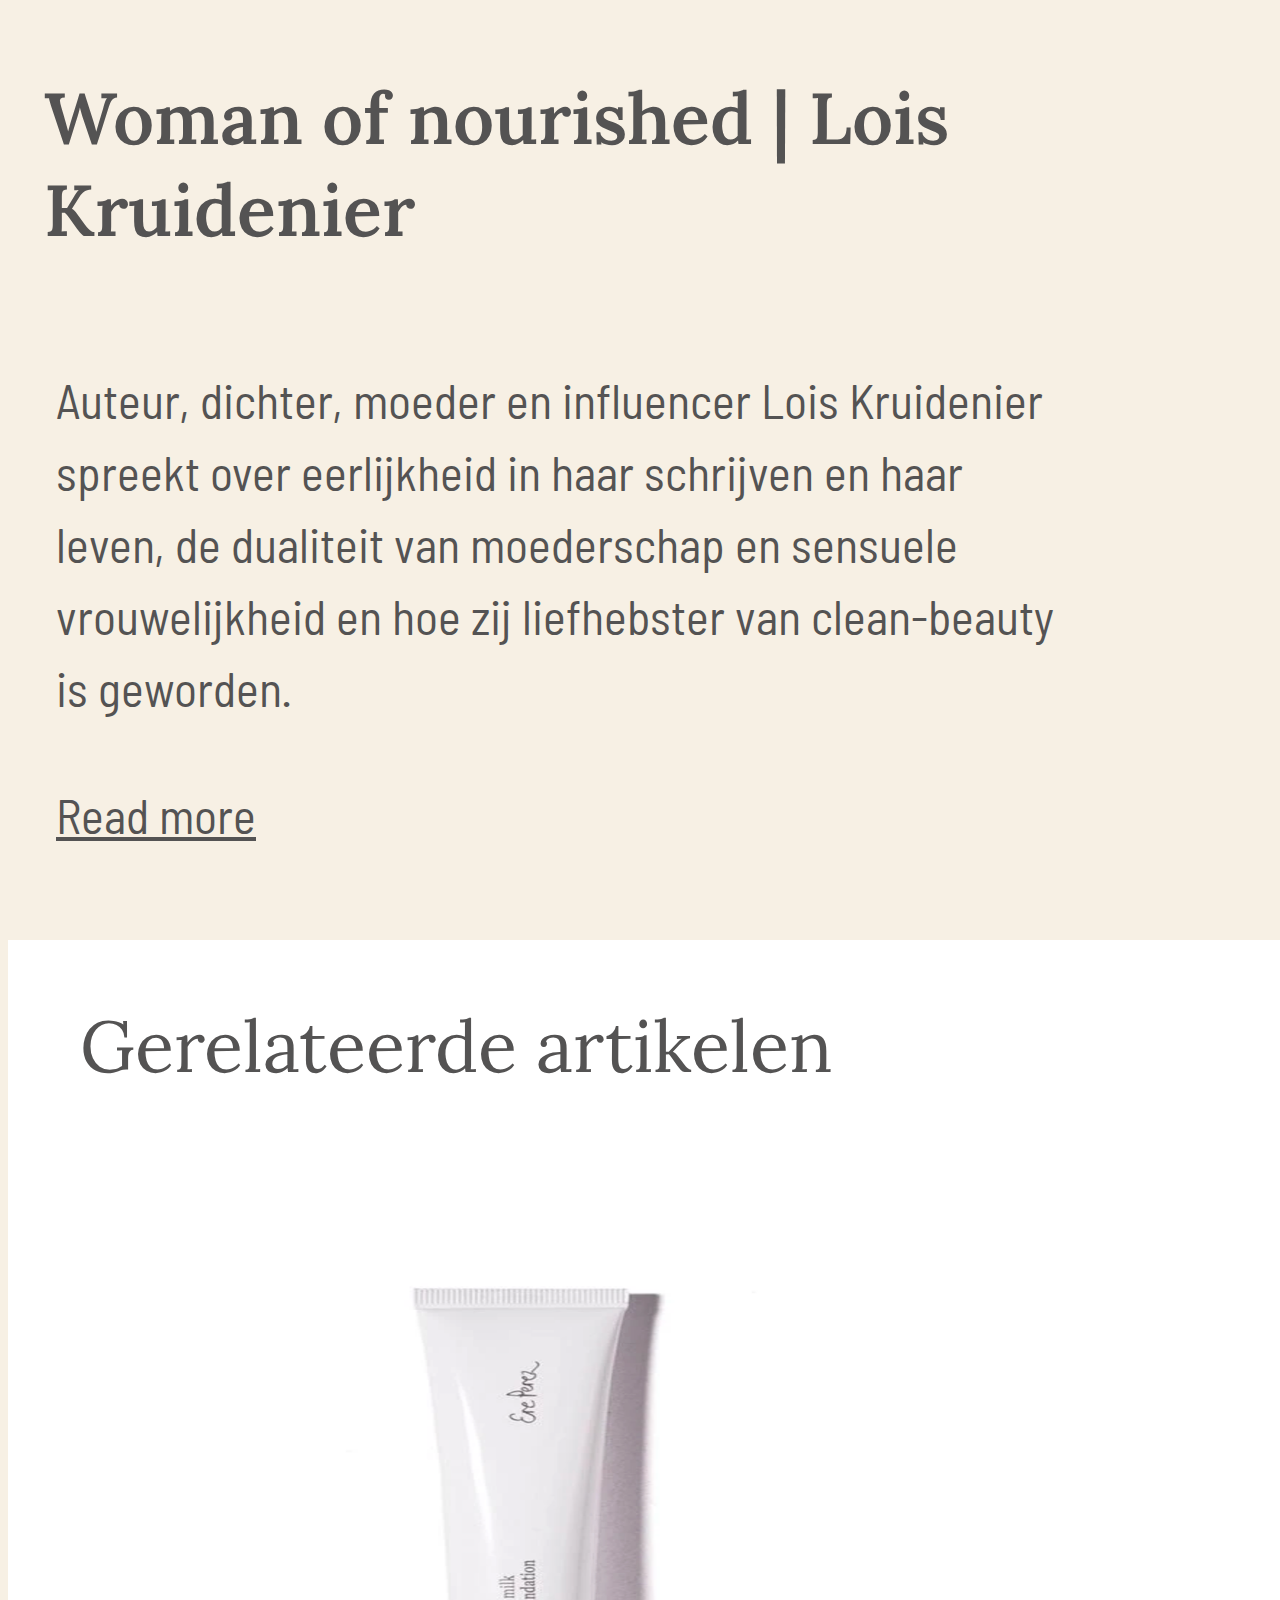
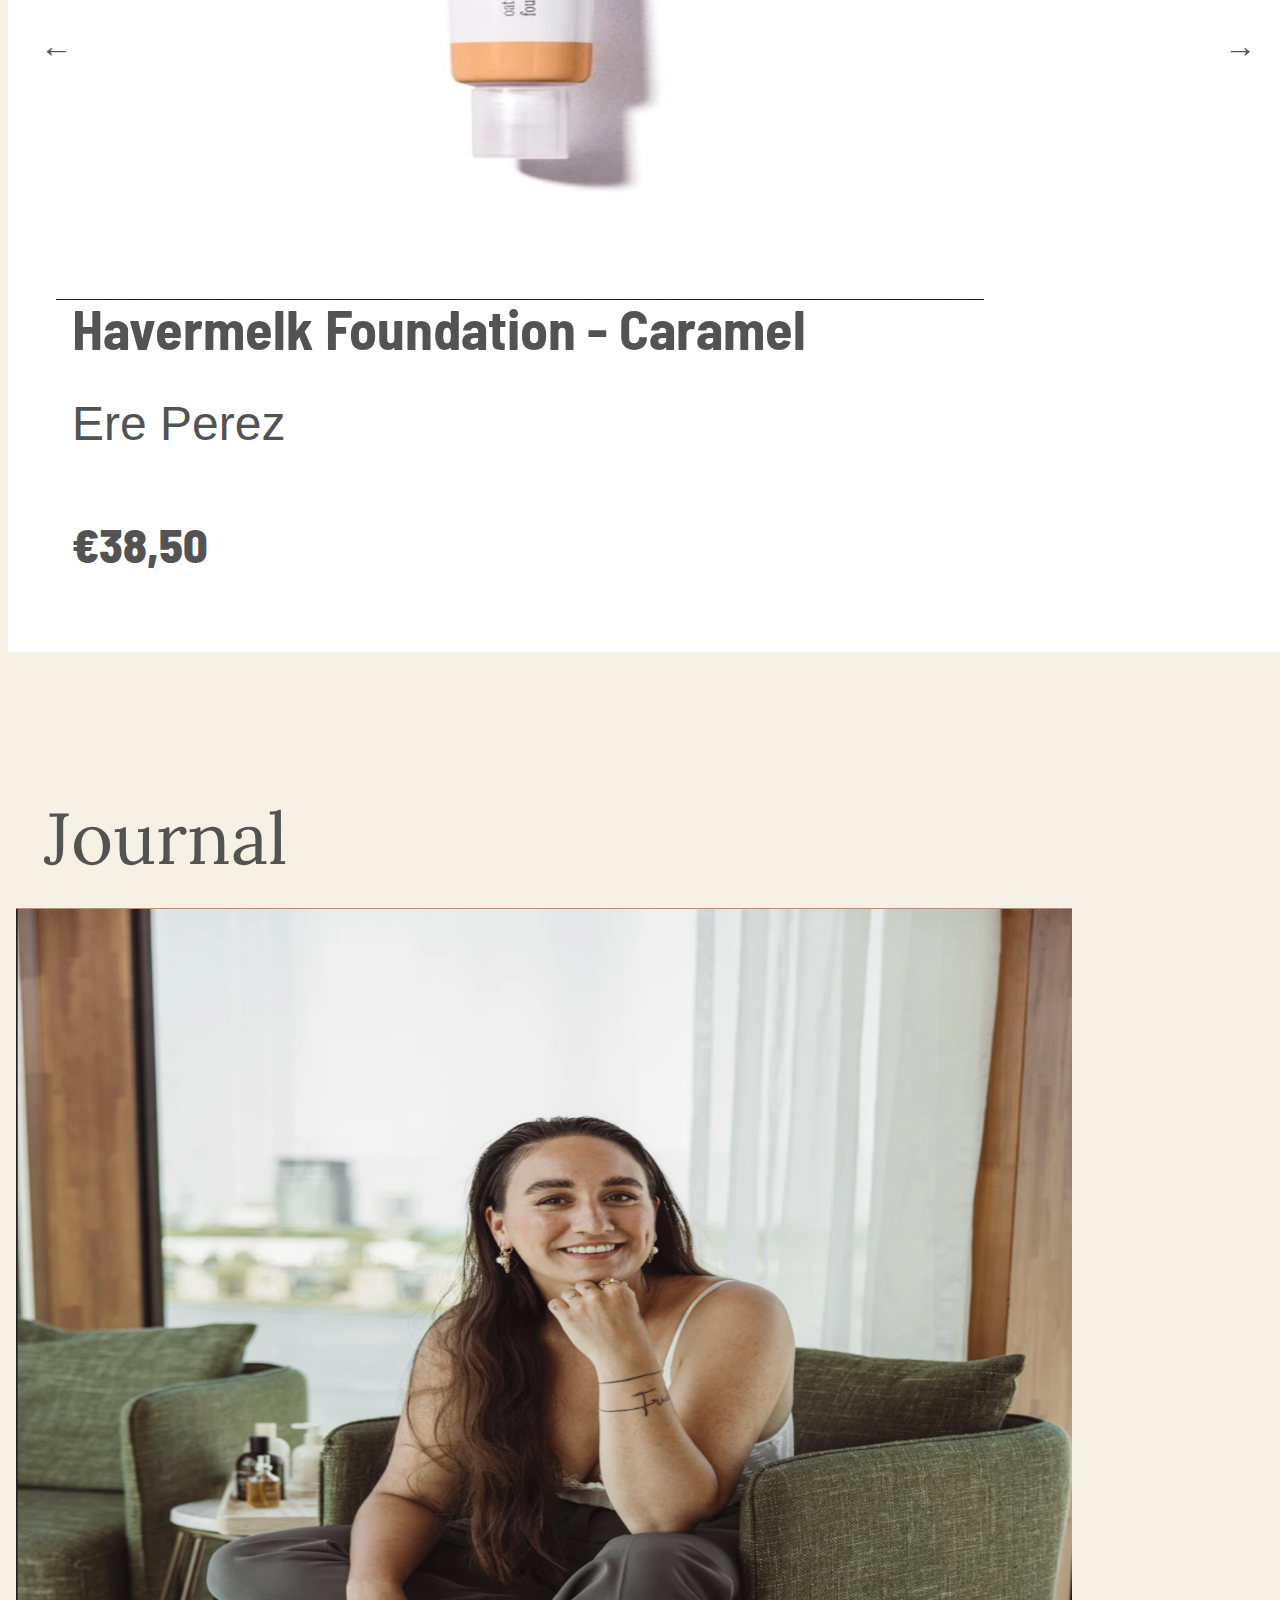
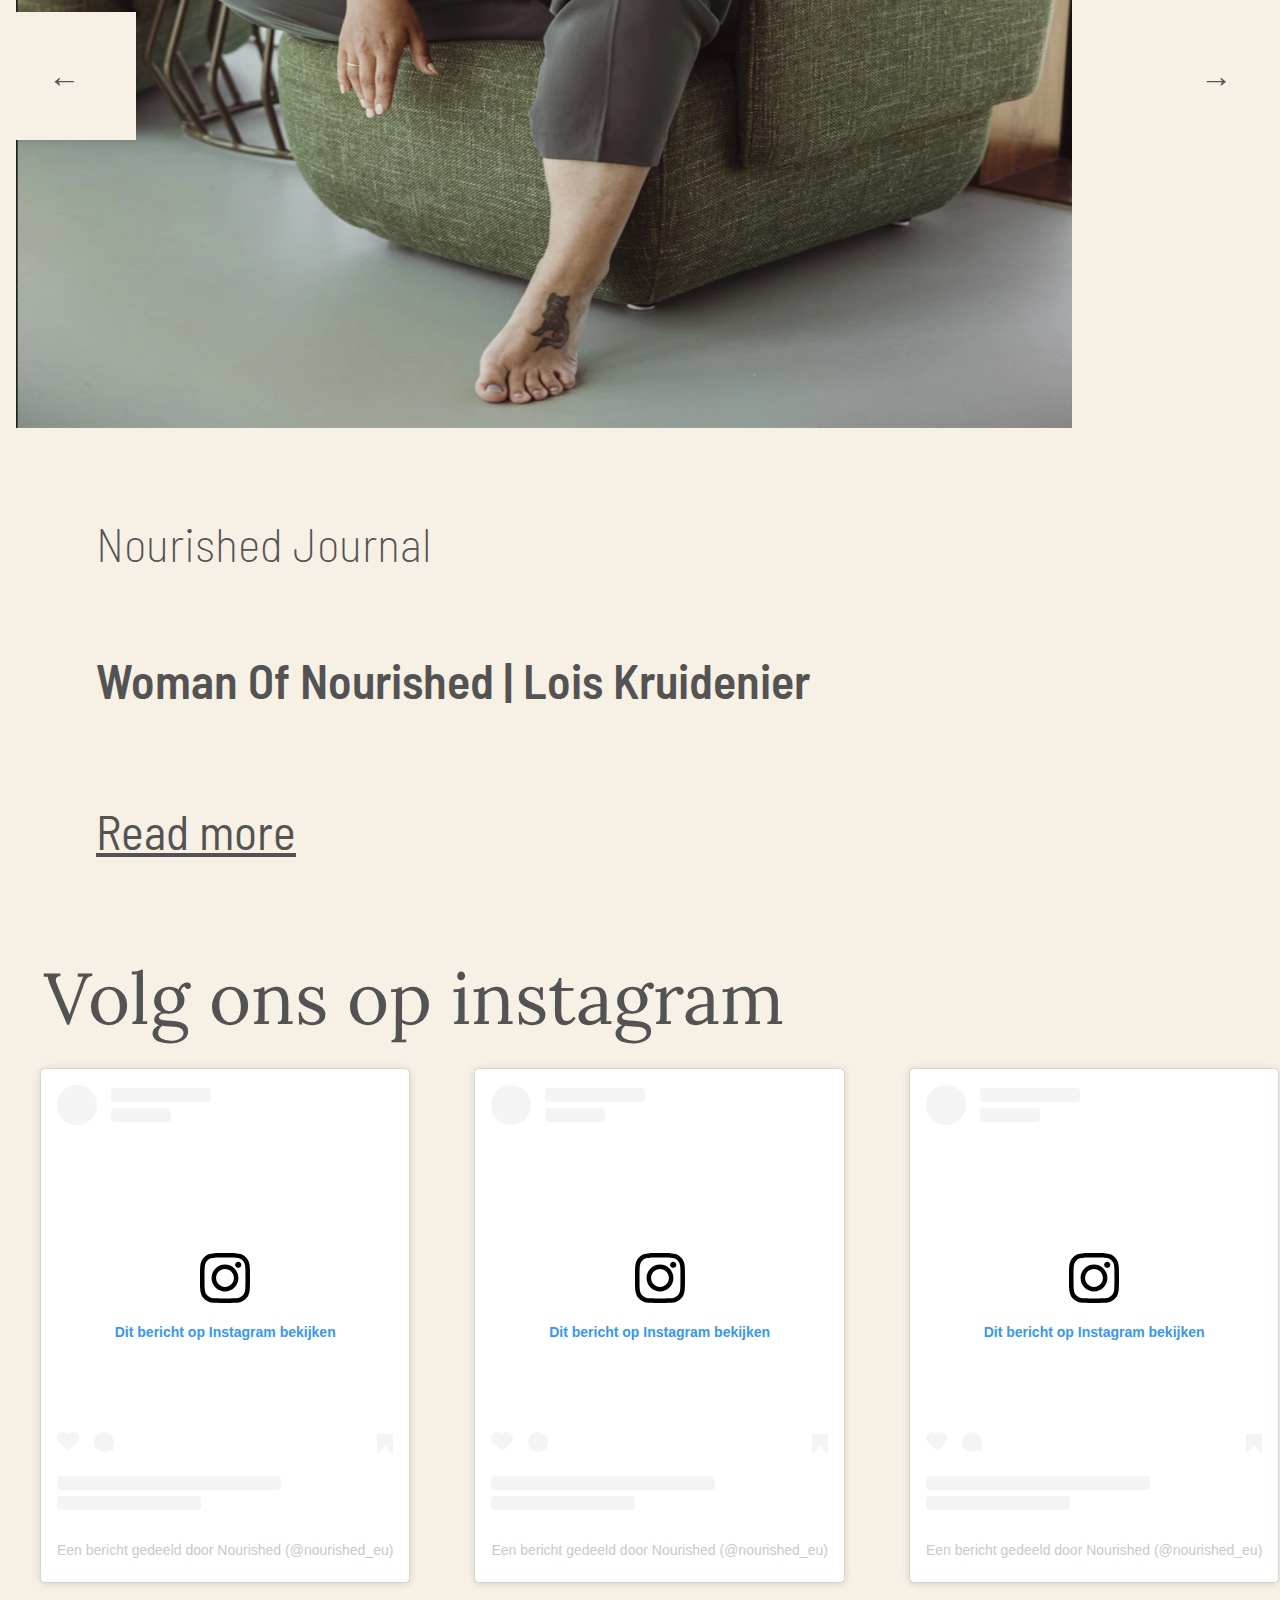
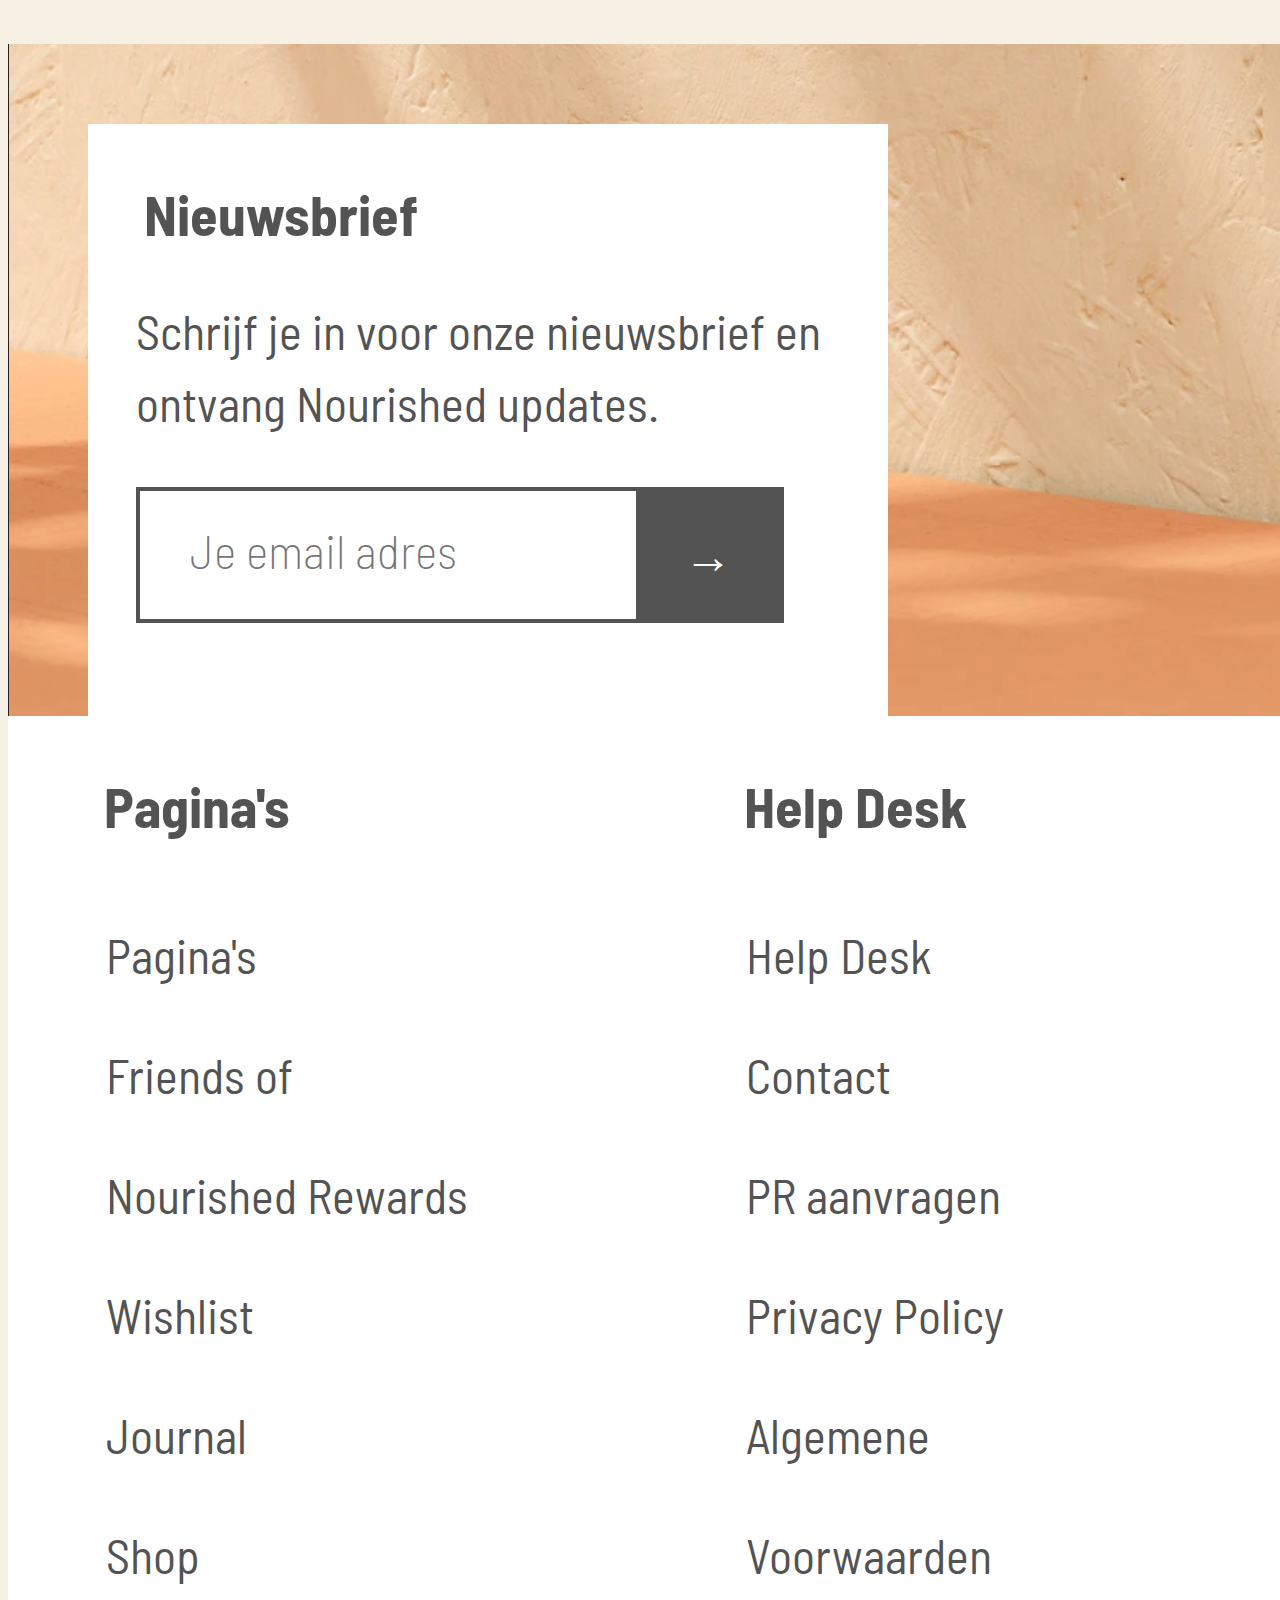
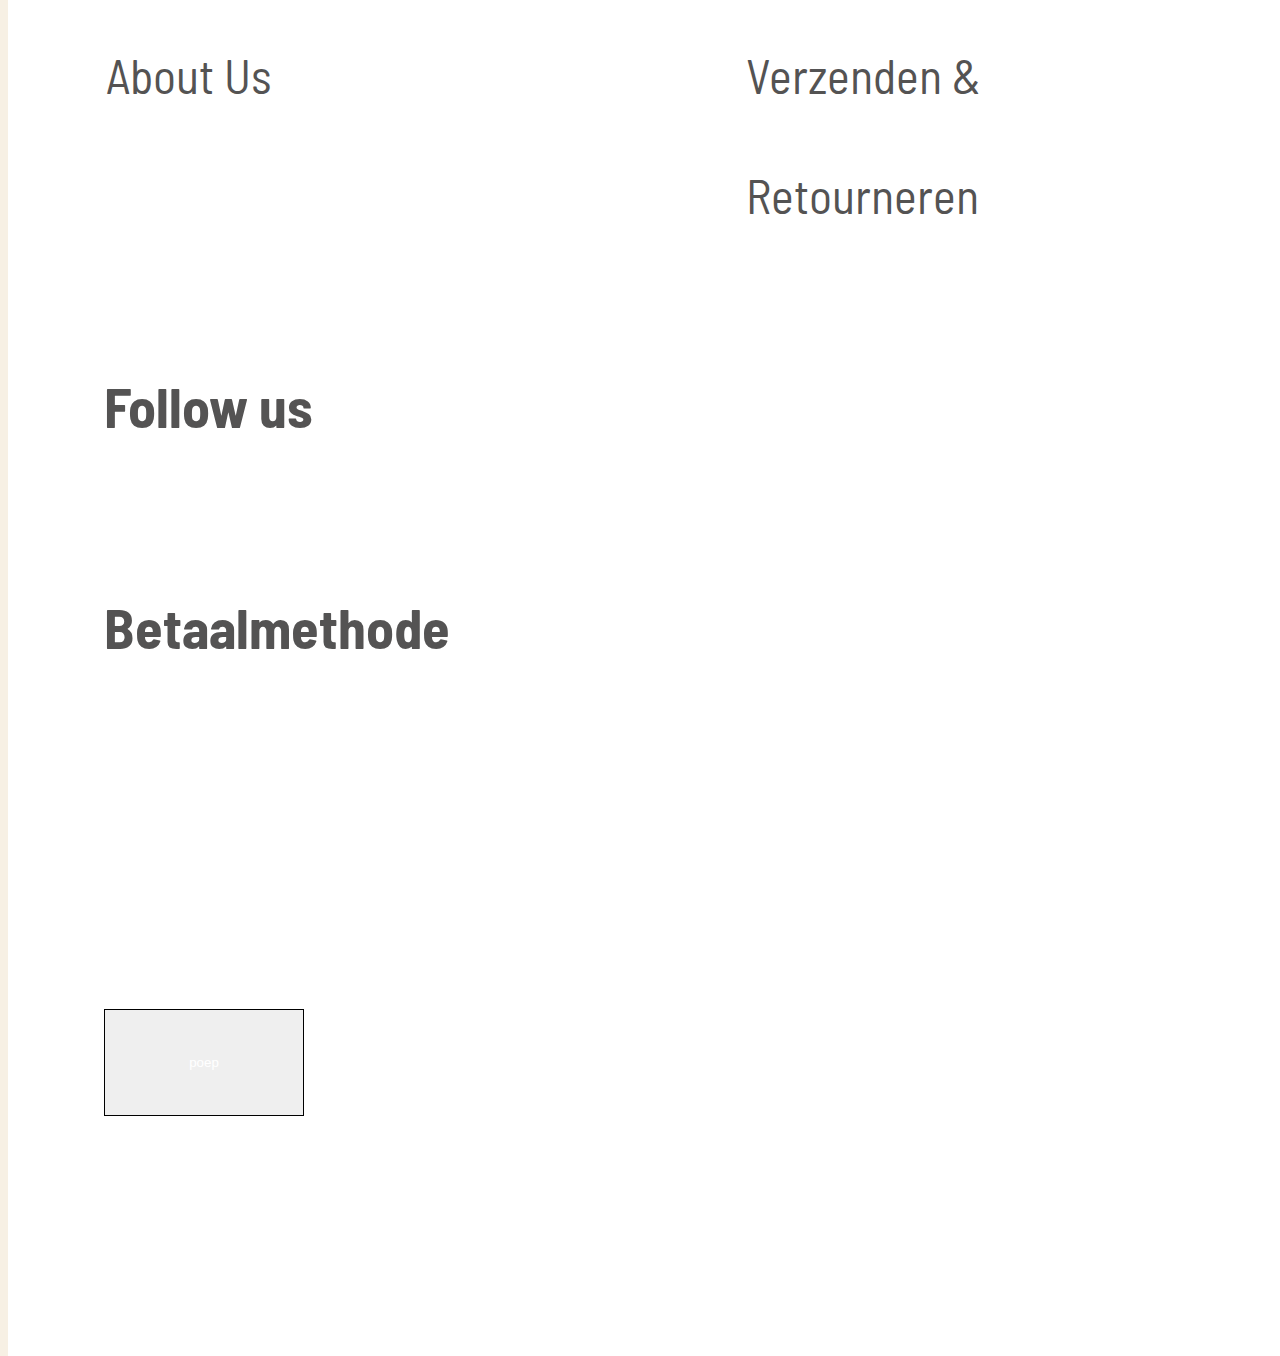
==== commit e8703f3f: "Einde v.2" ====
--- a/index.html
+++ b/index.html
@@ -13,7 +13,7 @@
 
 <body>
     <section class="melding">
-        <p>Toch wel ver gekomen :)</p>
+        <p>Had verder willen komen, but here we are </p>
     </section>
     <nav>
         <div class="burgermenu">
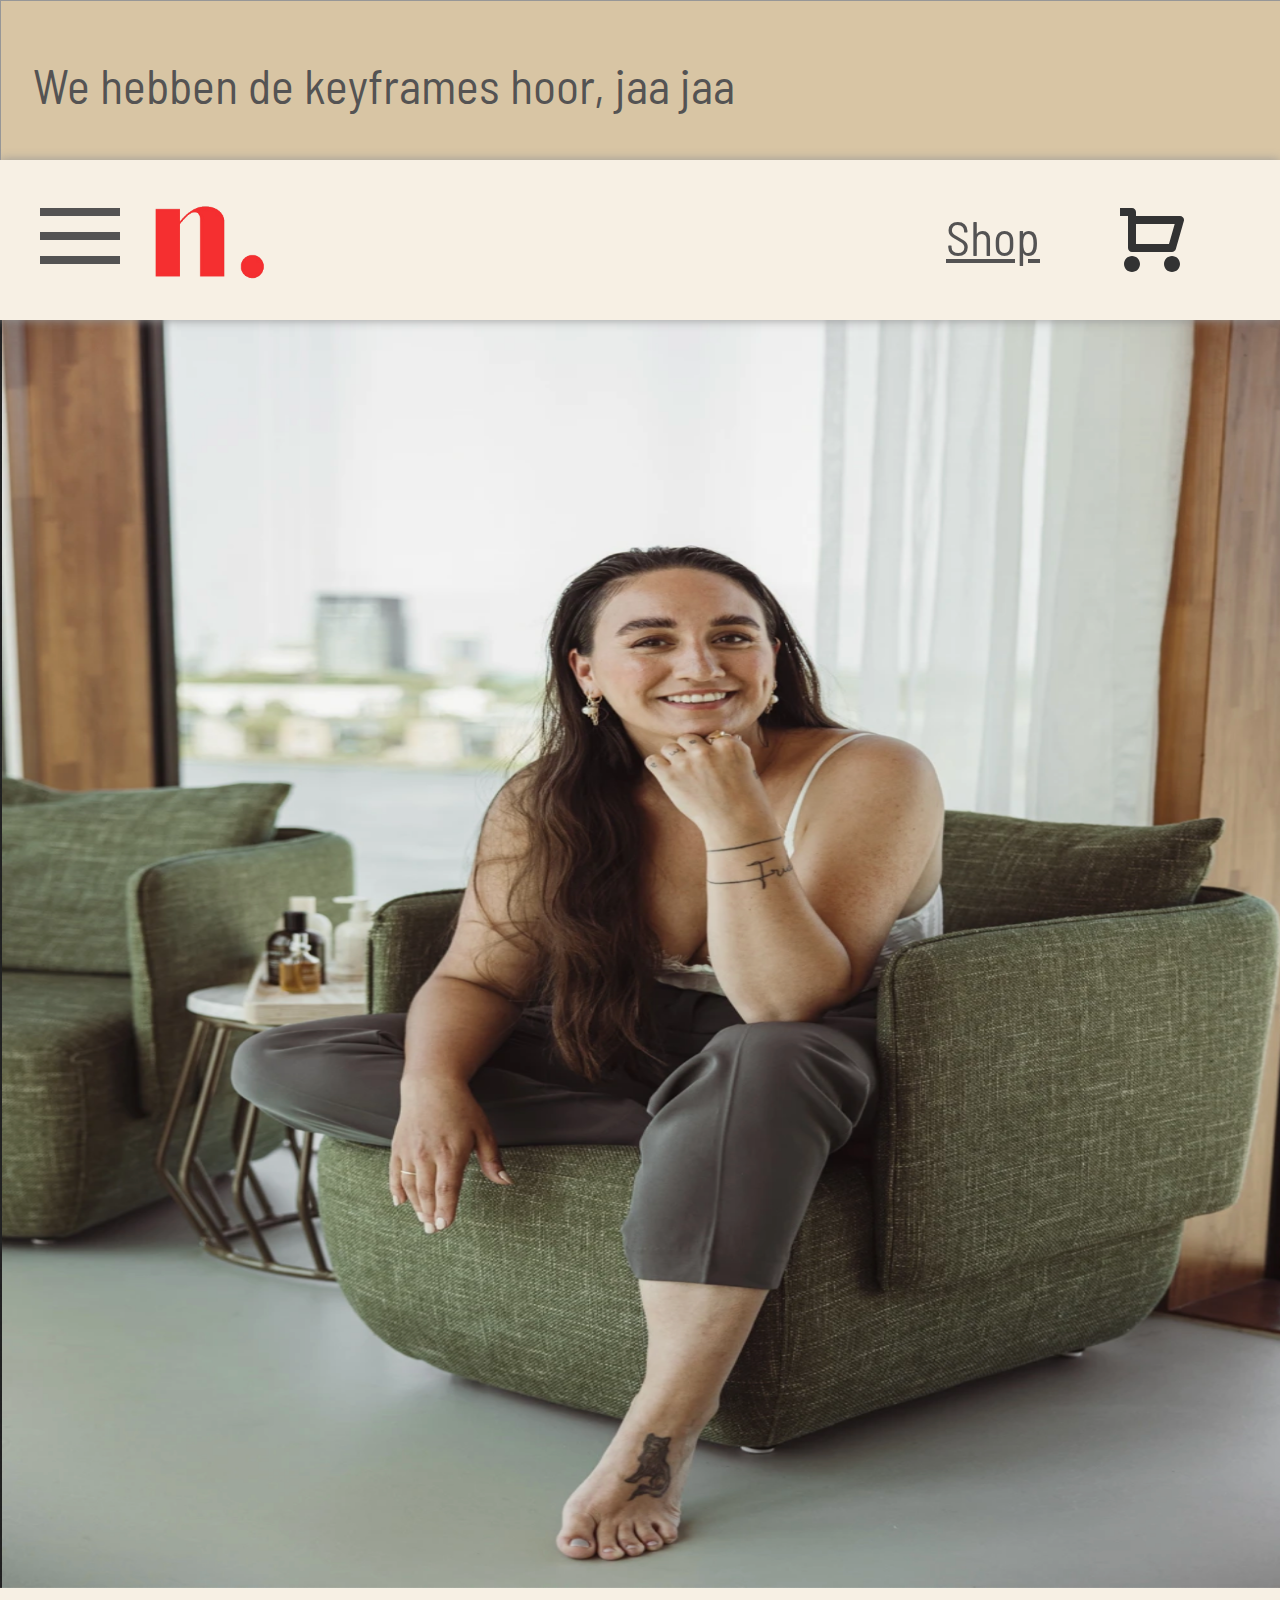
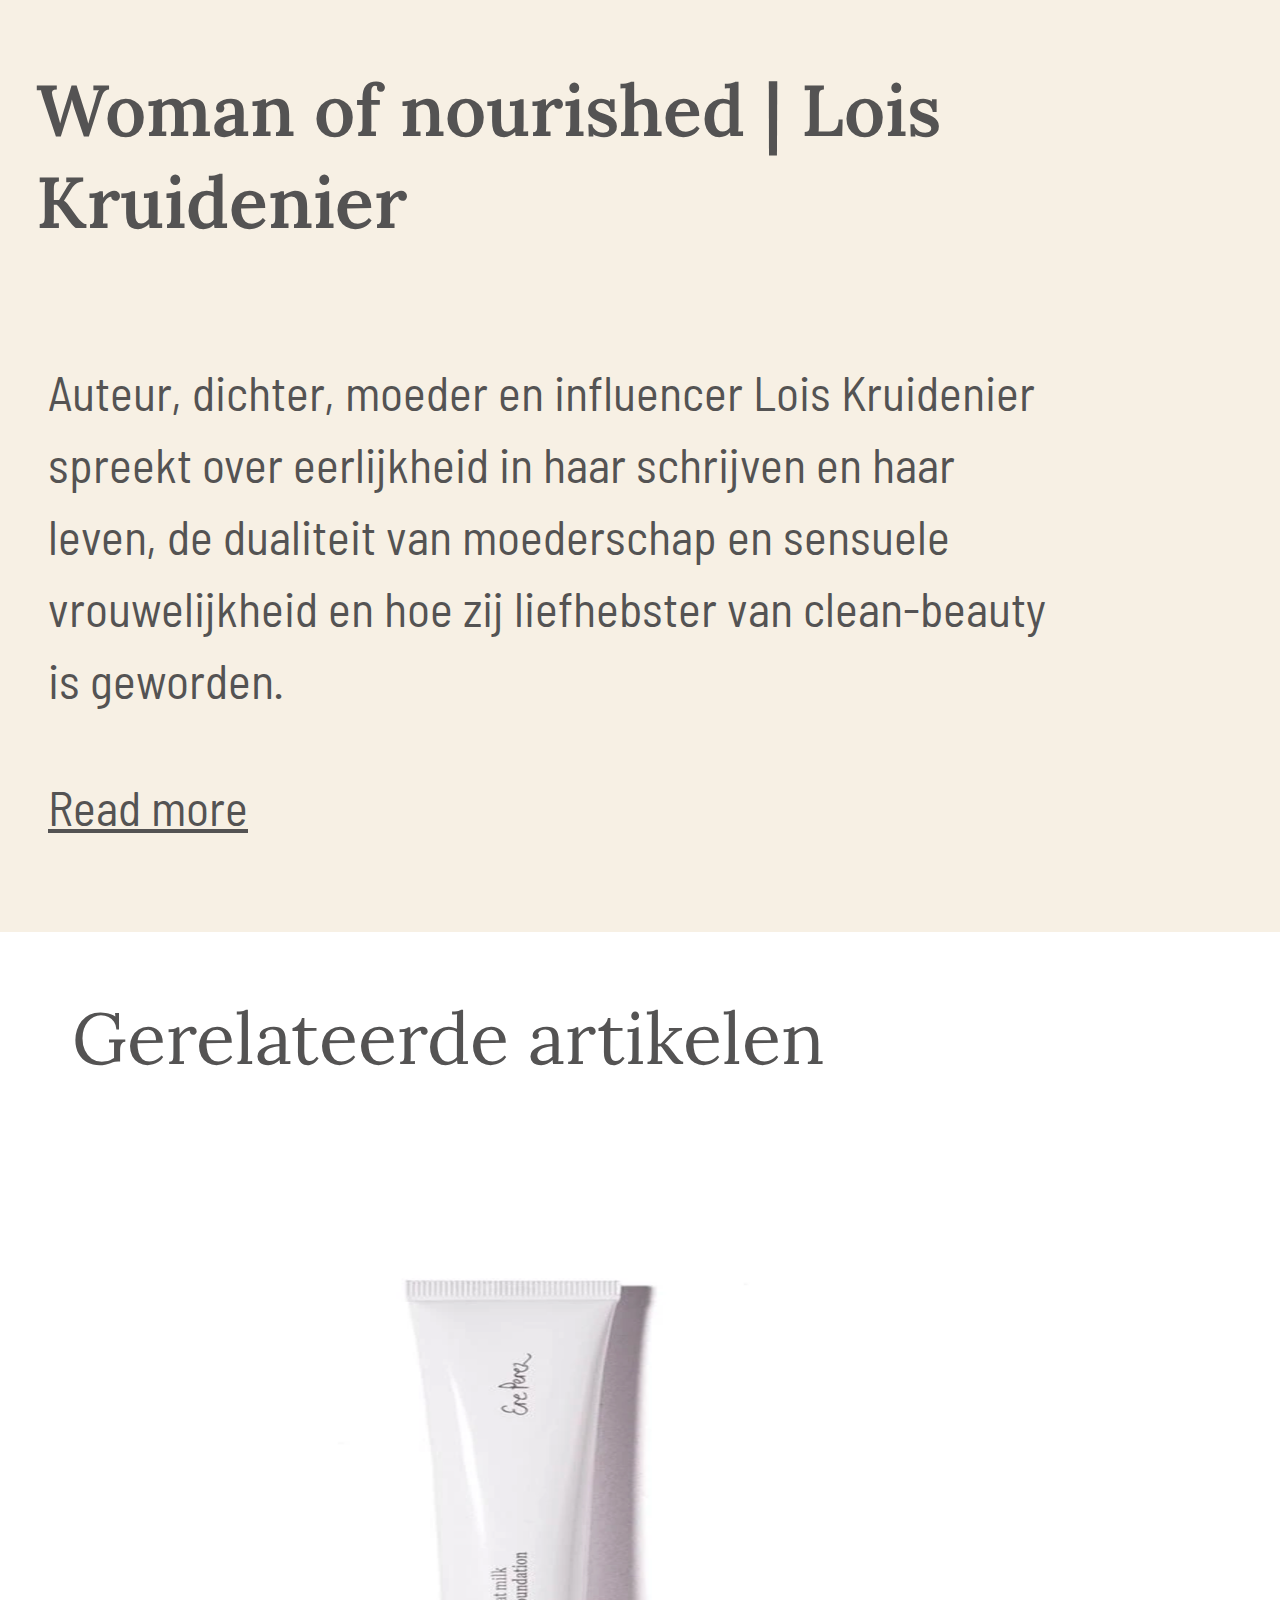
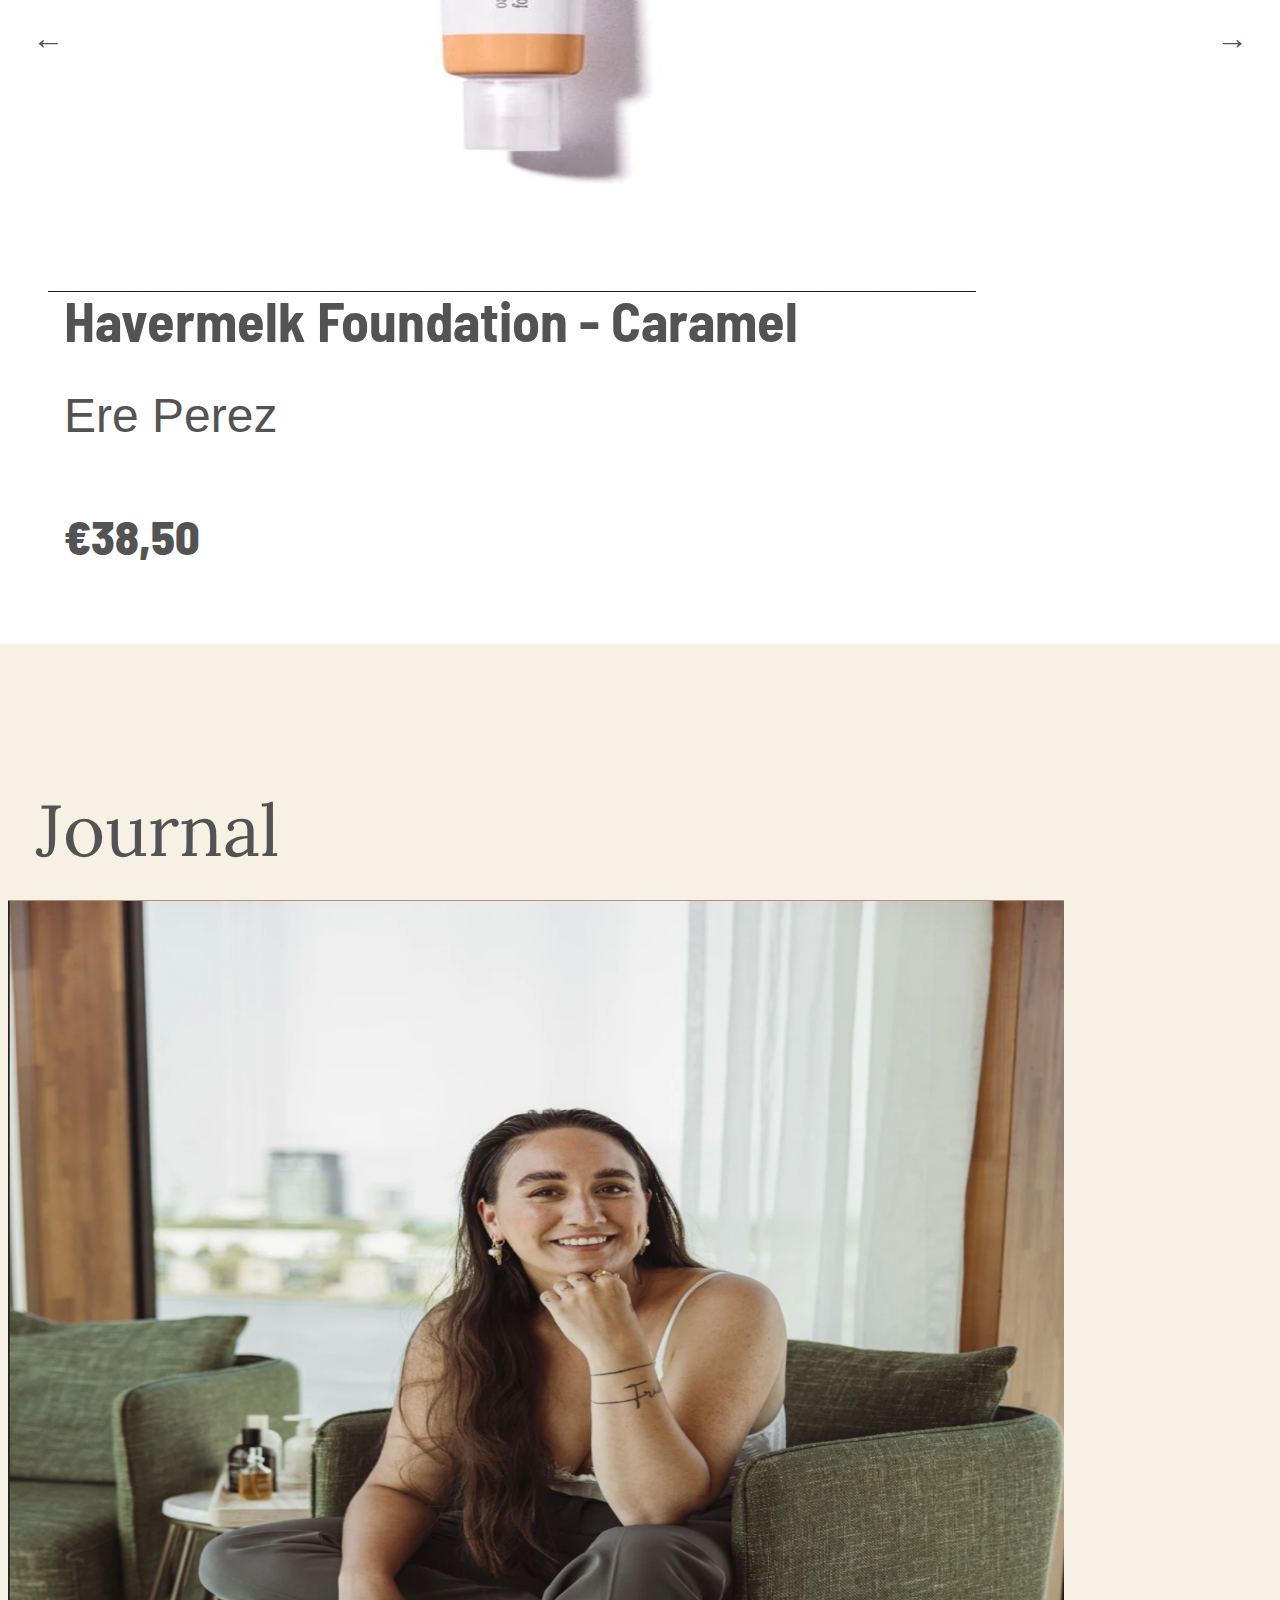
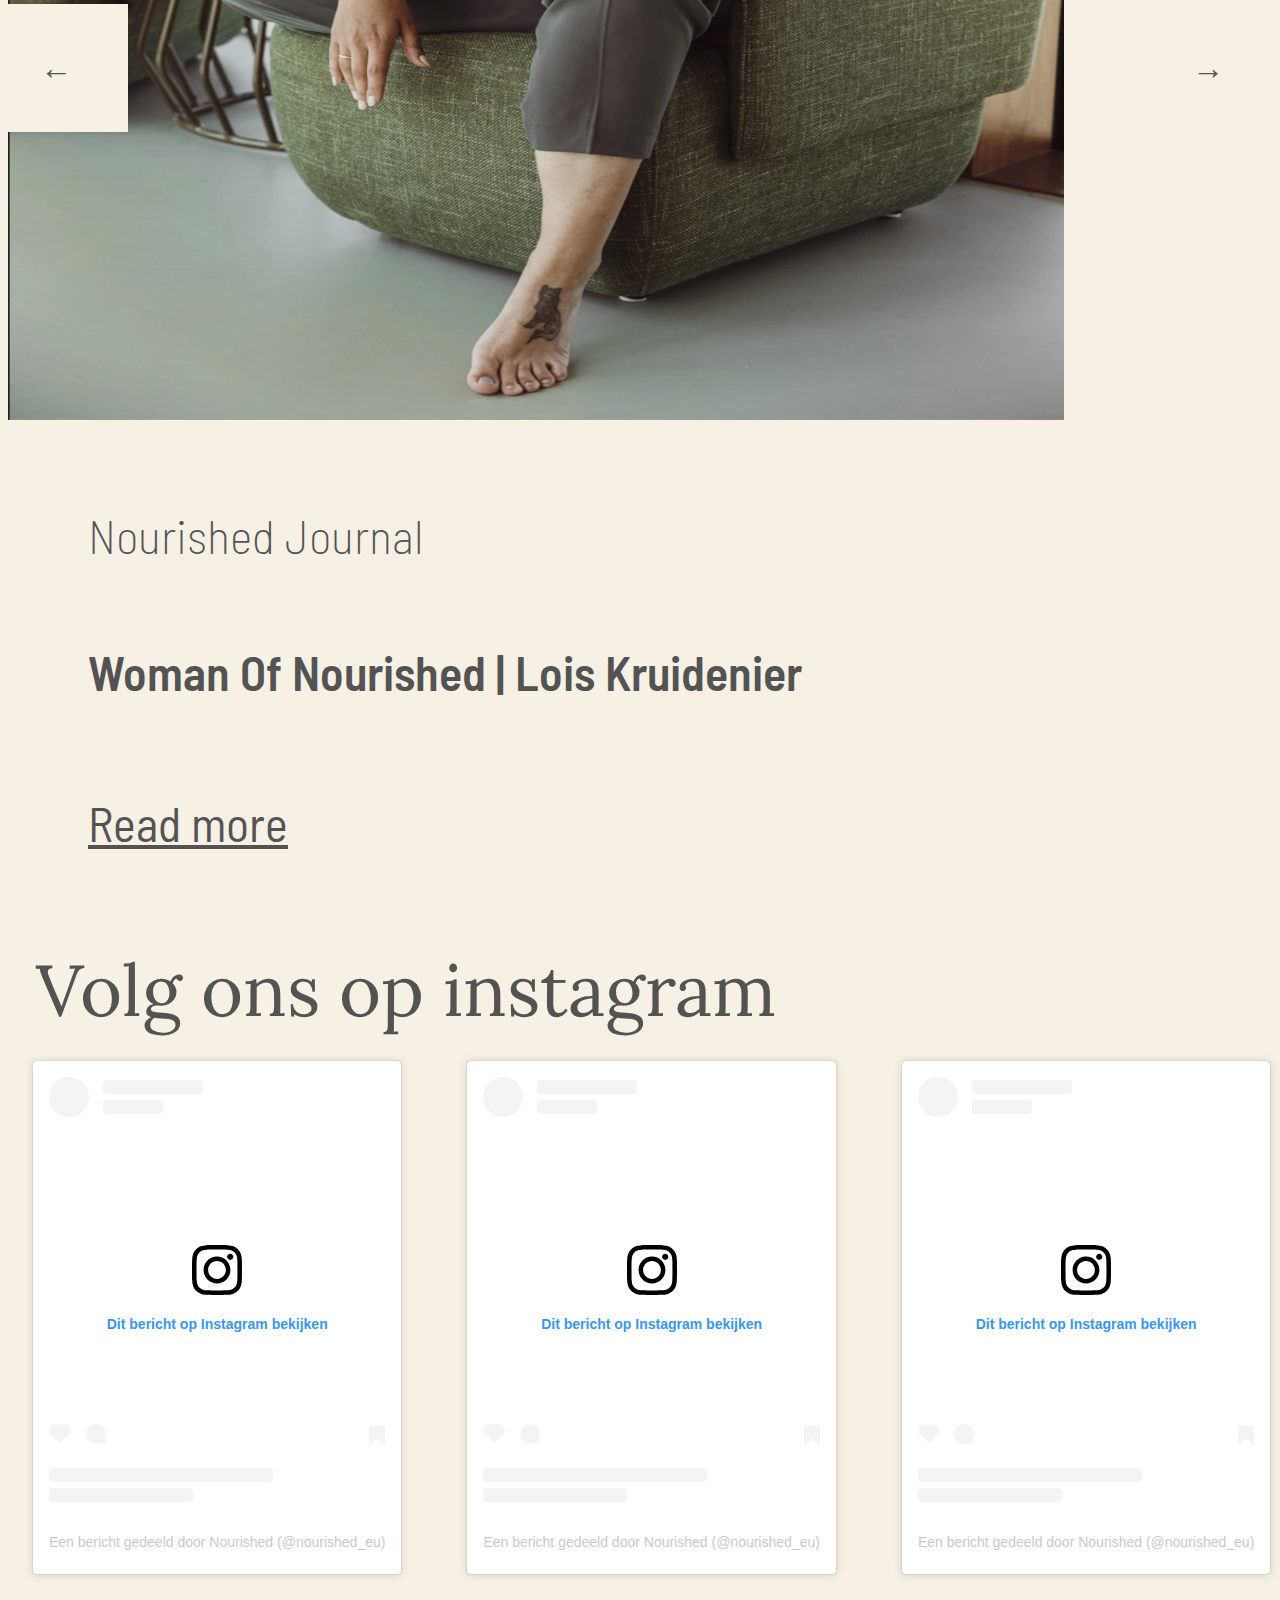
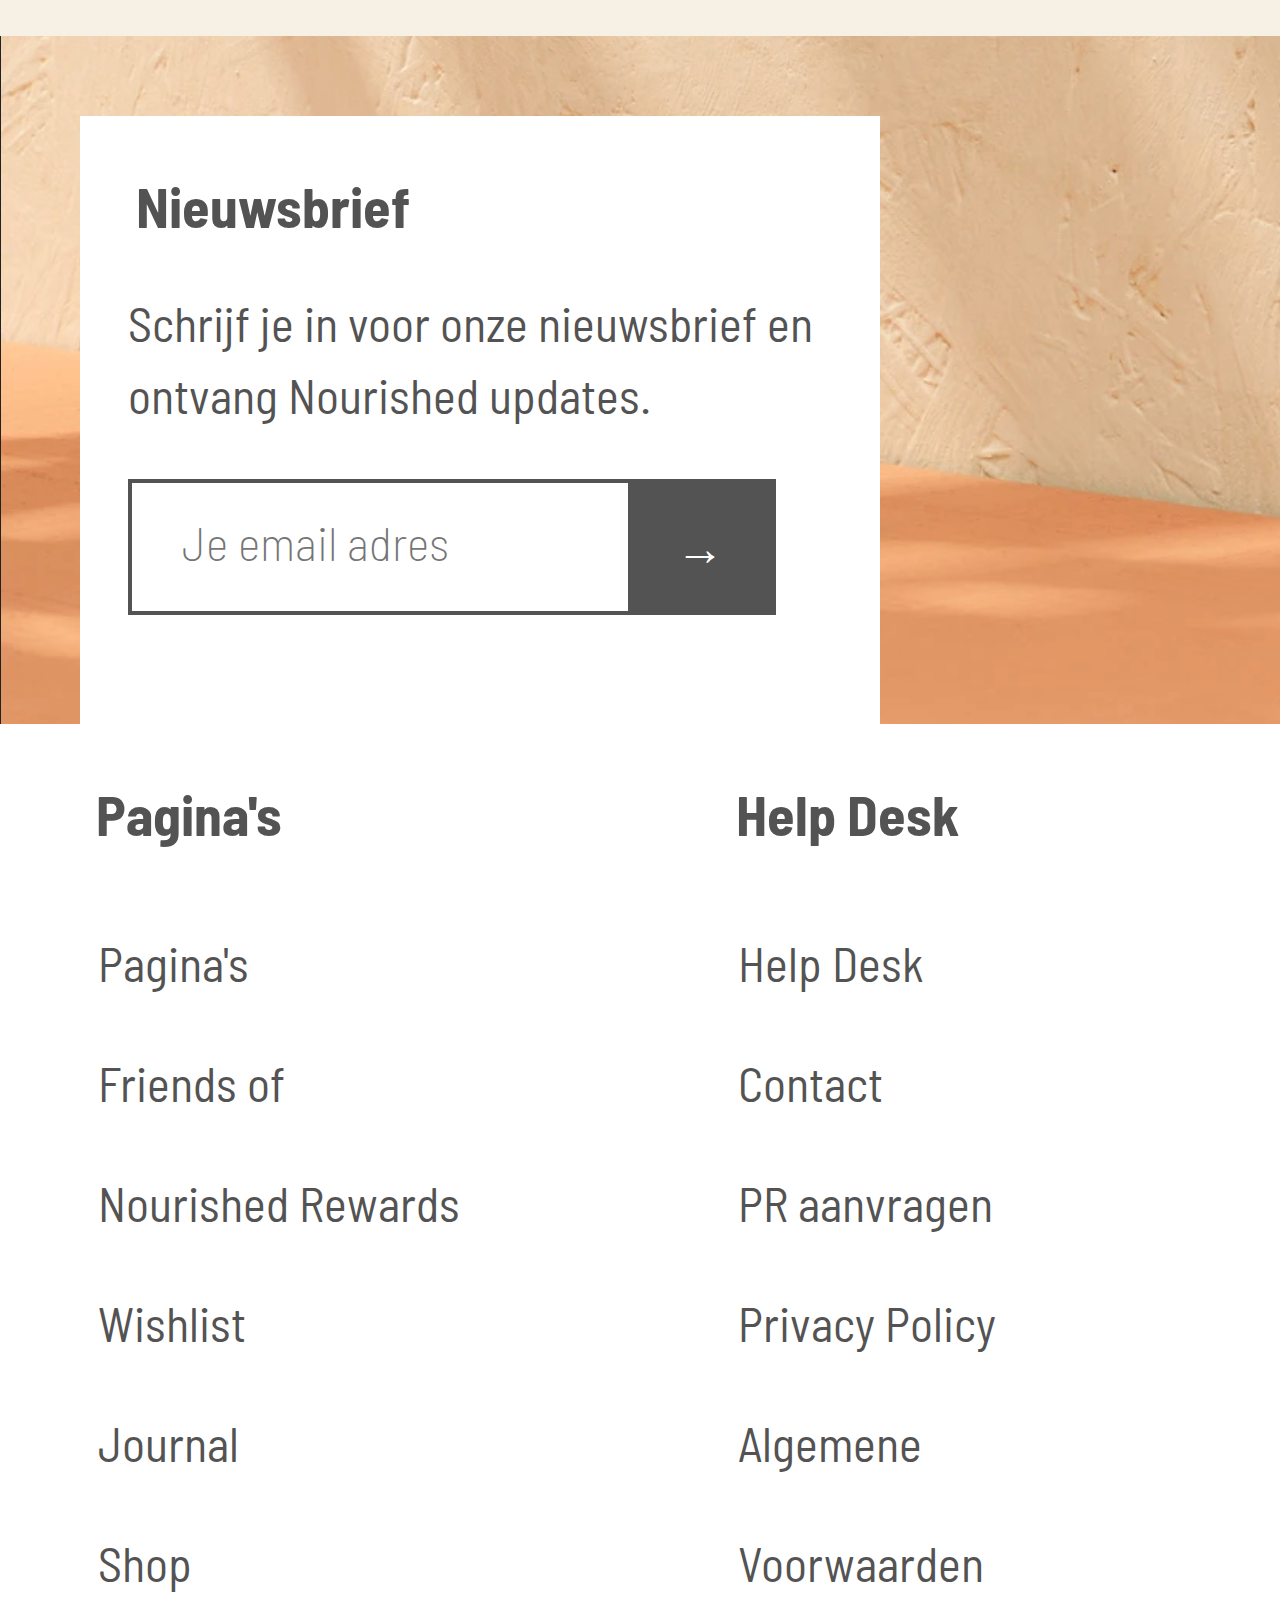
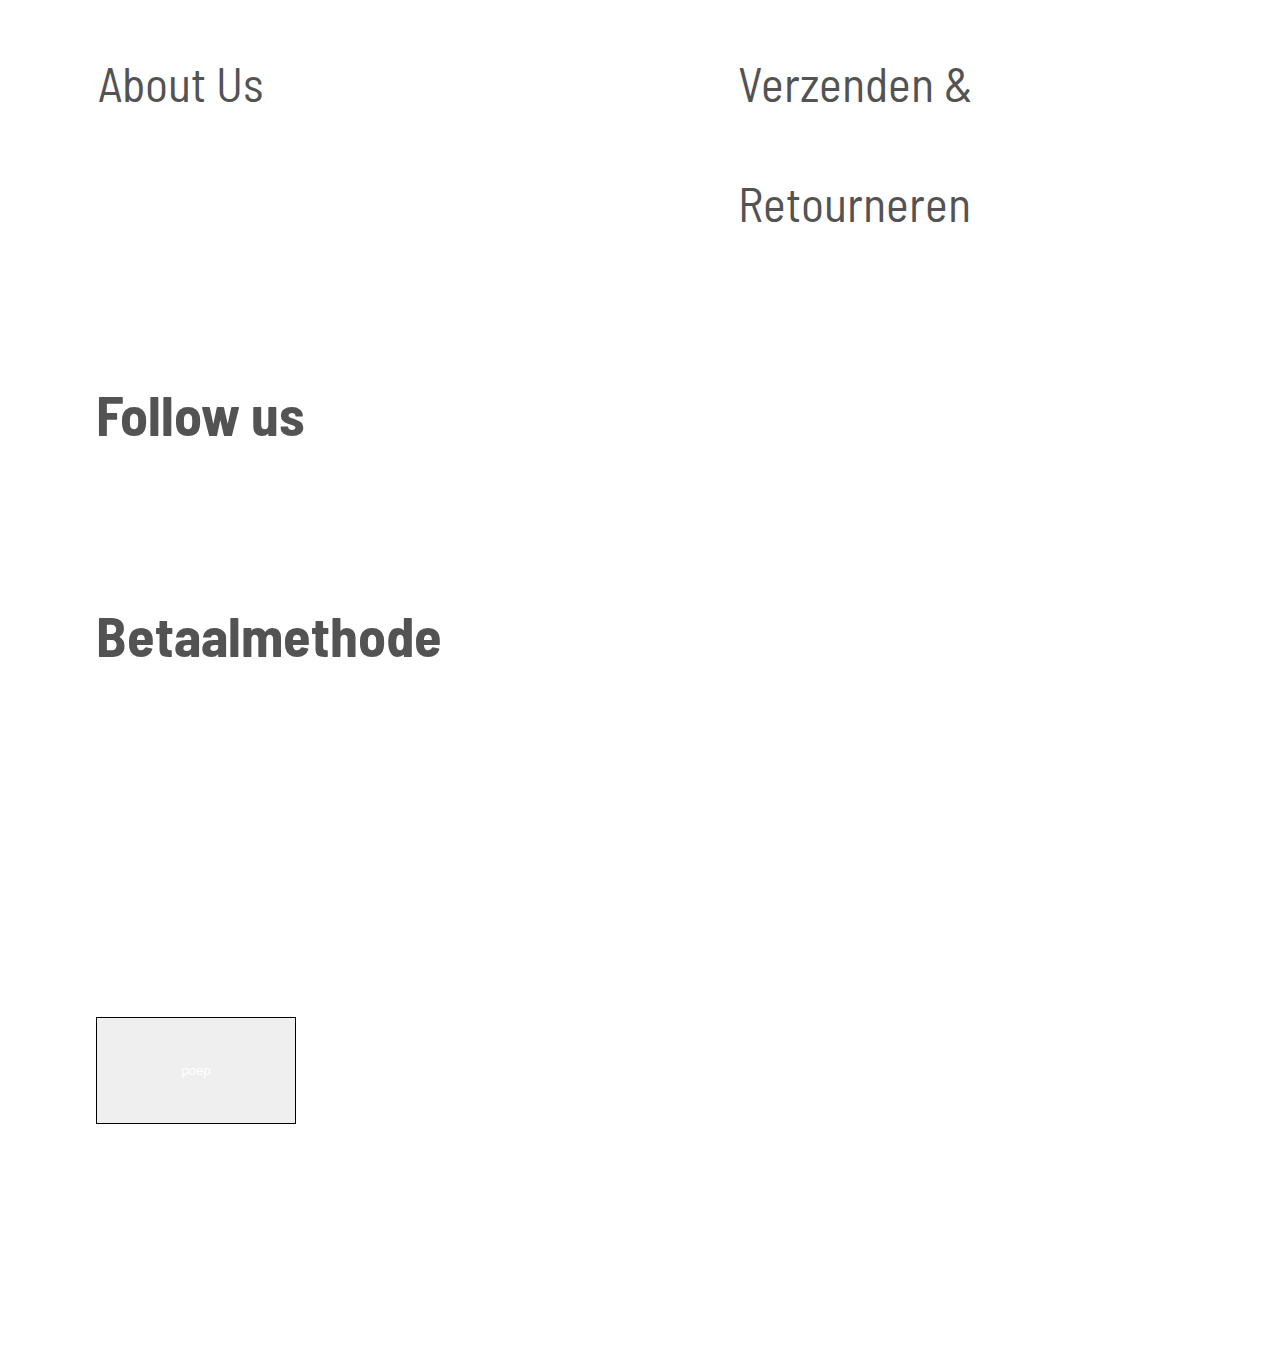
==== commit c201ca25: "herkansing 1" ====
--- a/index.html
+++ b/index.html
@@ -13,7 +13,7 @@
 
 <body>
     <section class="melding">
-        <p>Had verder willen komen, but here we are </p>
+        <p>We hebben de keyframes hoor, jaa jaa </p>
     </section>
     <nav>
         <div class="burgermenu">
@@ -27,10 +27,10 @@
         <img src="images/nourished-logo.png" alt="logo nourished">
 
        <!-- logo -->
-       <p id="shop"> Shop</p>
+       <a href="shop.html" id="shop"> Shop</a>
        <!--overgenomen van nourished-->
-       <div class="winkelmandjegeheel">
-            <svg id="winkelmandje" viewBox="0 0 16 16" version="1.1" xmlns="http://www.w3.org/2000/svg" xmlns:xlink="http://www.w3.org/1999/xlink">
+       <div>
+            <svg viewBox="0 0 16 16" version="1.1" xmlns="http://www.w3.org/2000/svg" xmlns:xlink="http://www.w3.org/1999/xlink">
                 <!-- Generator: Sketch 47.1 (45422) - http://www.bohemiancoding.com/sketch -->
                 <desc>Created with Sketch.</desc>
                 <defs>
@@ -46,6 +46,7 @@
         </div>
     </nav>
     
+
     <header>
         <article>
                 <img src="images/journal/dameschecklijstvoorseksuelegezondheid.png">
--- a/style.css
+++ b/style.css
@@ -12,6 +12,7 @@
     width: 100%;
     height: auto;
     background-color: #f7f0e4;
+    margin: 0;
 }
 
 header{
@@ -75,6 +76,21 @@
     color:#545353;
 }
 
+a:visited{
+    color:#ce423b;
+    font-style: italic;
+}
+
+a:hover{
+    font-weight: 800;
+}
+
+a:active{
+    color:#ce423b;
+}
+
+
+
 input {
     font-family: 'Barlow Semi Condensed', sans-serif;
     font-size: 3em;
@@ -86,6 +102,32 @@
 button{
     cursor: pointer;
 }
+
+button:visited{
+    color:#ce423b;
+    font-style: italic;
+}
+
+button:hover{
+    font-weight: 800;
+}
+
+button:active{
+    color:#ce423b;
+}
+
+img{
+    animation:  laden 5s;
+}
+
+
+@keyframes laden{
+    0% {opacity: 0;}
+    50% {opacity: 30;}
+    100% {opacity: 100;}
+}
+
+
 /* tekst boven */
 .melding{
     position: fixed;
@@ -100,6 +142,37 @@
     padding: 0 0 1em 2em;
 }
 
+.melding p{
+    animation: textverander 2s linear;
+}
+
+@keyframes textverander {
+    0% {
+        
+        transform: translateX(-20em);
+    }
+
+    20% {
+        transform: translateX(-15em);
+
+    }
+
+    60% {
+        transform: translateX(-10em);
+
+    }
+
+    80% {
+        transform: translateX(-5em);
+
+    }
+
+    100% {
+        transform: translateX(0em);
+    }
+    
+}
+
 /*nav*/
 nav{
     position: fixed;
@@ -127,7 +200,6 @@
     width: 5em;
     height: 0.5em;
     background-color: #545353;
-    animation: menuDraaien 2s;
 }
 
 .burgermenu-stokkie:nth-of-type(1){
@@ -143,16 +215,6 @@
 }
 
 
-@keyframes menuDraaien {
-    0% {
-         transform: rotate(0deg);
-    }
-
-    100% {
-        transform: rotate(130deg);
-    }
-}
-
 nav img{
     position: absolute;
     left: 8em;
@@ -162,18 +224,20 @@
 nav a:visited{
     color:#545353;
 }
-#shop {
-    position: absolute;
-    top: 0em;
+
+nav a {
+    position: absolute;
+    top: 1em;
     right: 5em;
 }
 
-#winkelmandje{
+nav svg{
     position: absolute;
     top: 3em;
     right: 6em;
     width: 4em;
     height: 4em;
+    animation: beweegwinkelmandje 3s alternate infinite ;
 }
 
 .inwinkelmand{
@@ -204,6 +268,11 @@
     font-weight: 400;
 }
 
+@keyframes beweegwinkelmandje{
+    0% { transform:translateX(0);}
+    100% { transform:translateX(2em);}
+}
+
  /* header*/
 header{
     position: relative;
@@ -224,7 +293,7 @@
     left: 2em;
     bottom: 6em;
     font-family: Lora,Georgia,Times New Roman,serif;
-
+    animation: tekstkleur 2s;
 }
 
 header a{
@@ -260,6 +329,14 @@
 .punt:hover {
     height: 2em;
     width: 2em;
+}
+
+
+@keyframes tekstkleur{
+    0%{color:#ce423b;}
+    40%{color:#ce423b;}
+    60%{color:#ce908d;}
+    100%{color:white;}
 }
 
 
@@ -692,7 +769,36 @@
 .mascara article:nth-of-type(3) svg{
     width:20%;
     height: auto;
-}
+    animation: groter 5s;
+}
+
+@keyframes groter{
+    0% {
+        width:0%;
+        height: auto;
+        opacity: 0;
+    }
+
+    40% {
+        width:10%;
+        height: auto;
+        opacity: 40;
+    }
+
+    60% {
+        width:10%;
+        height: auto;
+        opacity: 40;
+    }
+
+
+    100% {
+        width:20%;
+        height: auto;
+        opacity: 100;
+    }
+}
+
 
 /*review*/
 .reviewblok {
@@ -759,7 +865,7 @@
     left: 3.5em;
     top: 27em;
     width: 75%;
-    height: 10em;
+    height: 13em;
 }
 
 .sterretjes {
@@ -857,7 +963,7 @@
 footer {
     position: relative;
     left:0;
-    top:2em;
+    top:3em;
     bottom: 1em;
     width: 100%;
     height: 140em;
@@ -935,9 +1041,6 @@
 }
 
 
-
-/* dropdowncontent is footer div:nth-of-type(5) div, dropdown is footer div:nth-of-type(5), dropbtn is footer div:nth-of-type(5) button */
-
 ul {    
     margin: 0 0 0 -0.8em;
 }
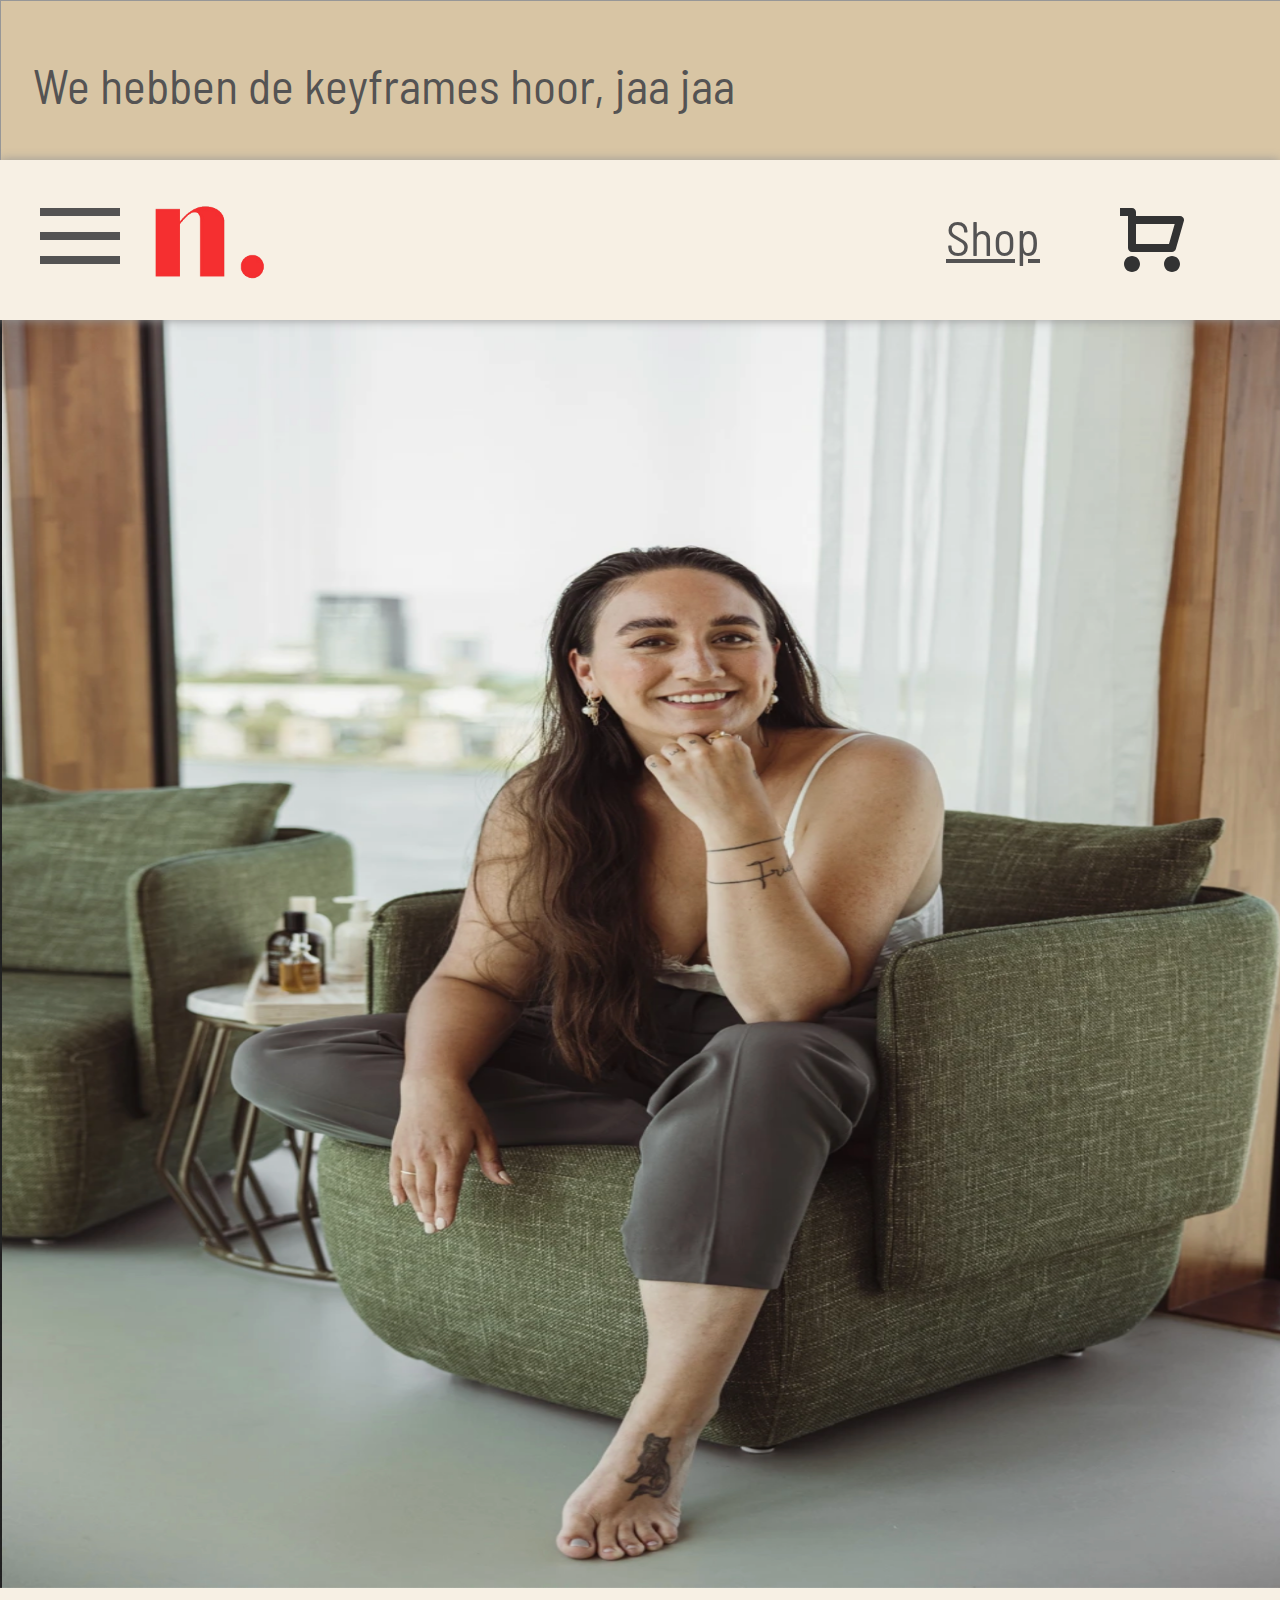
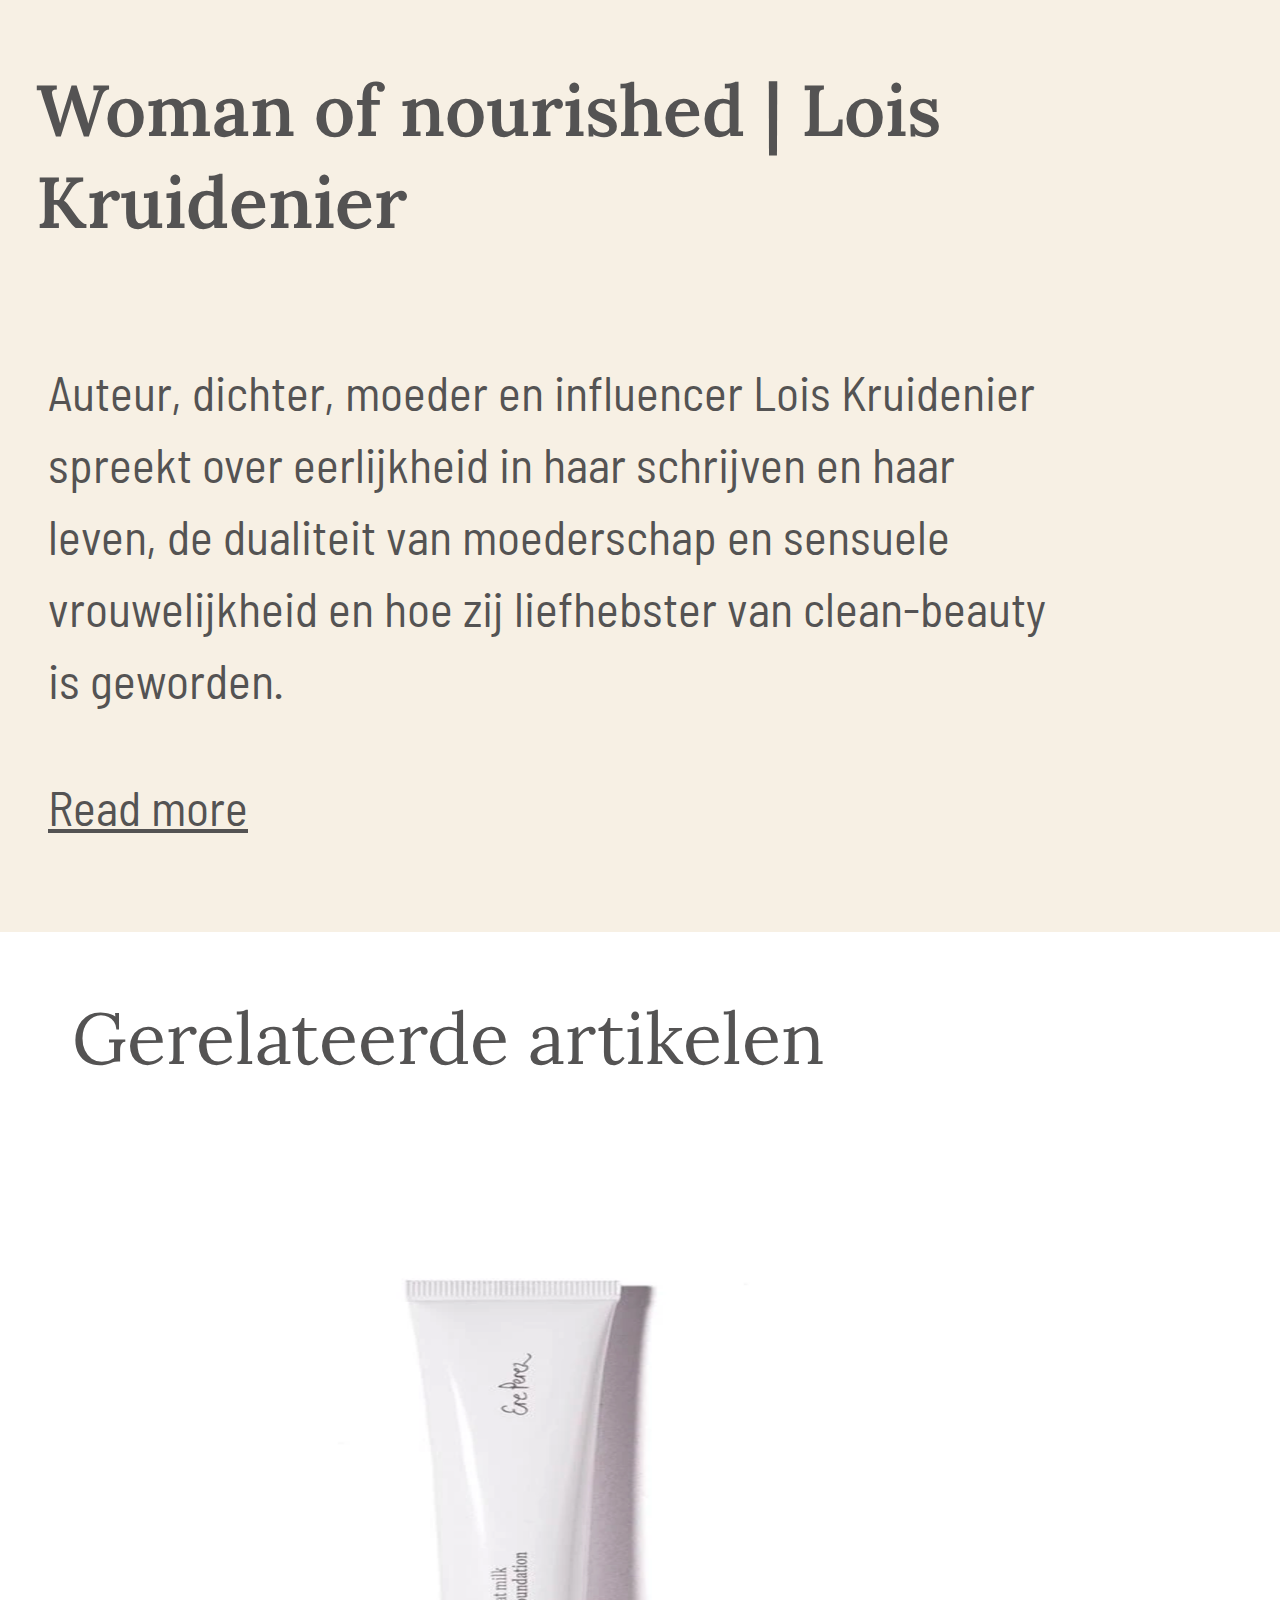
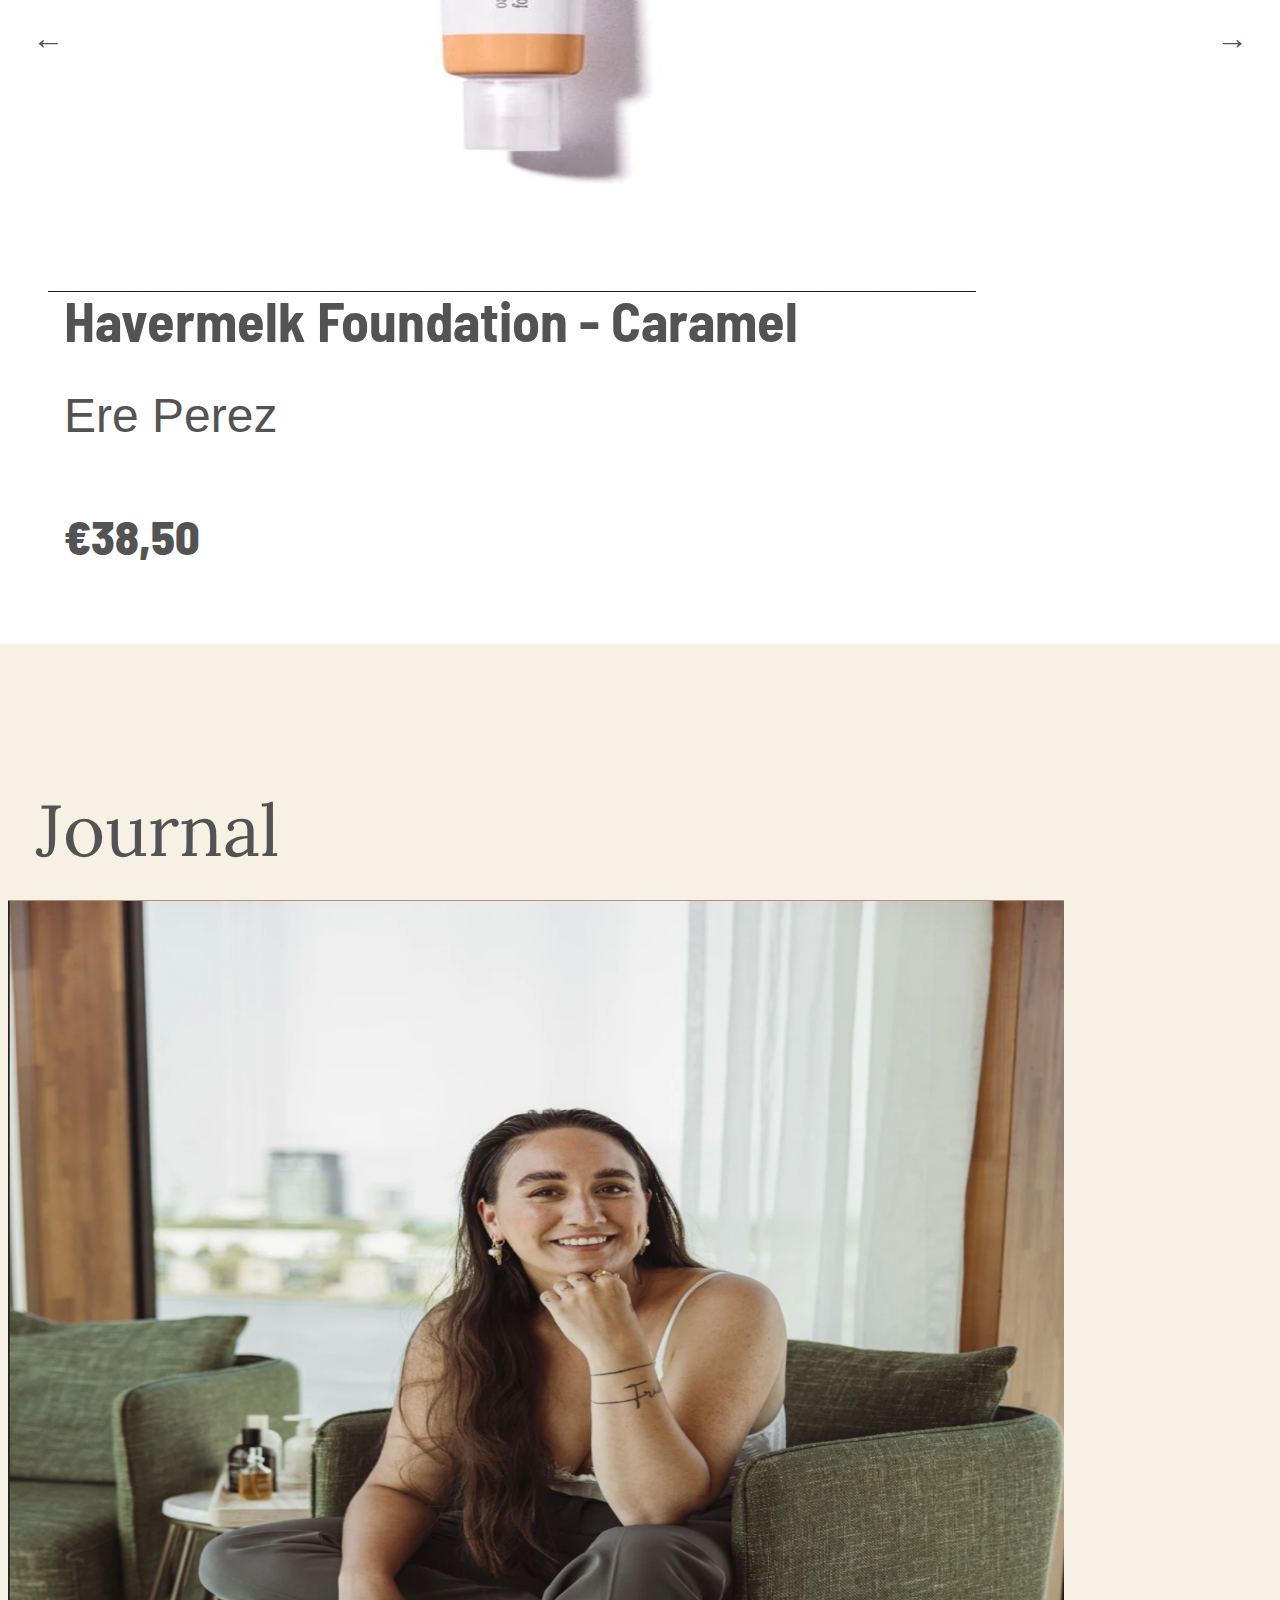
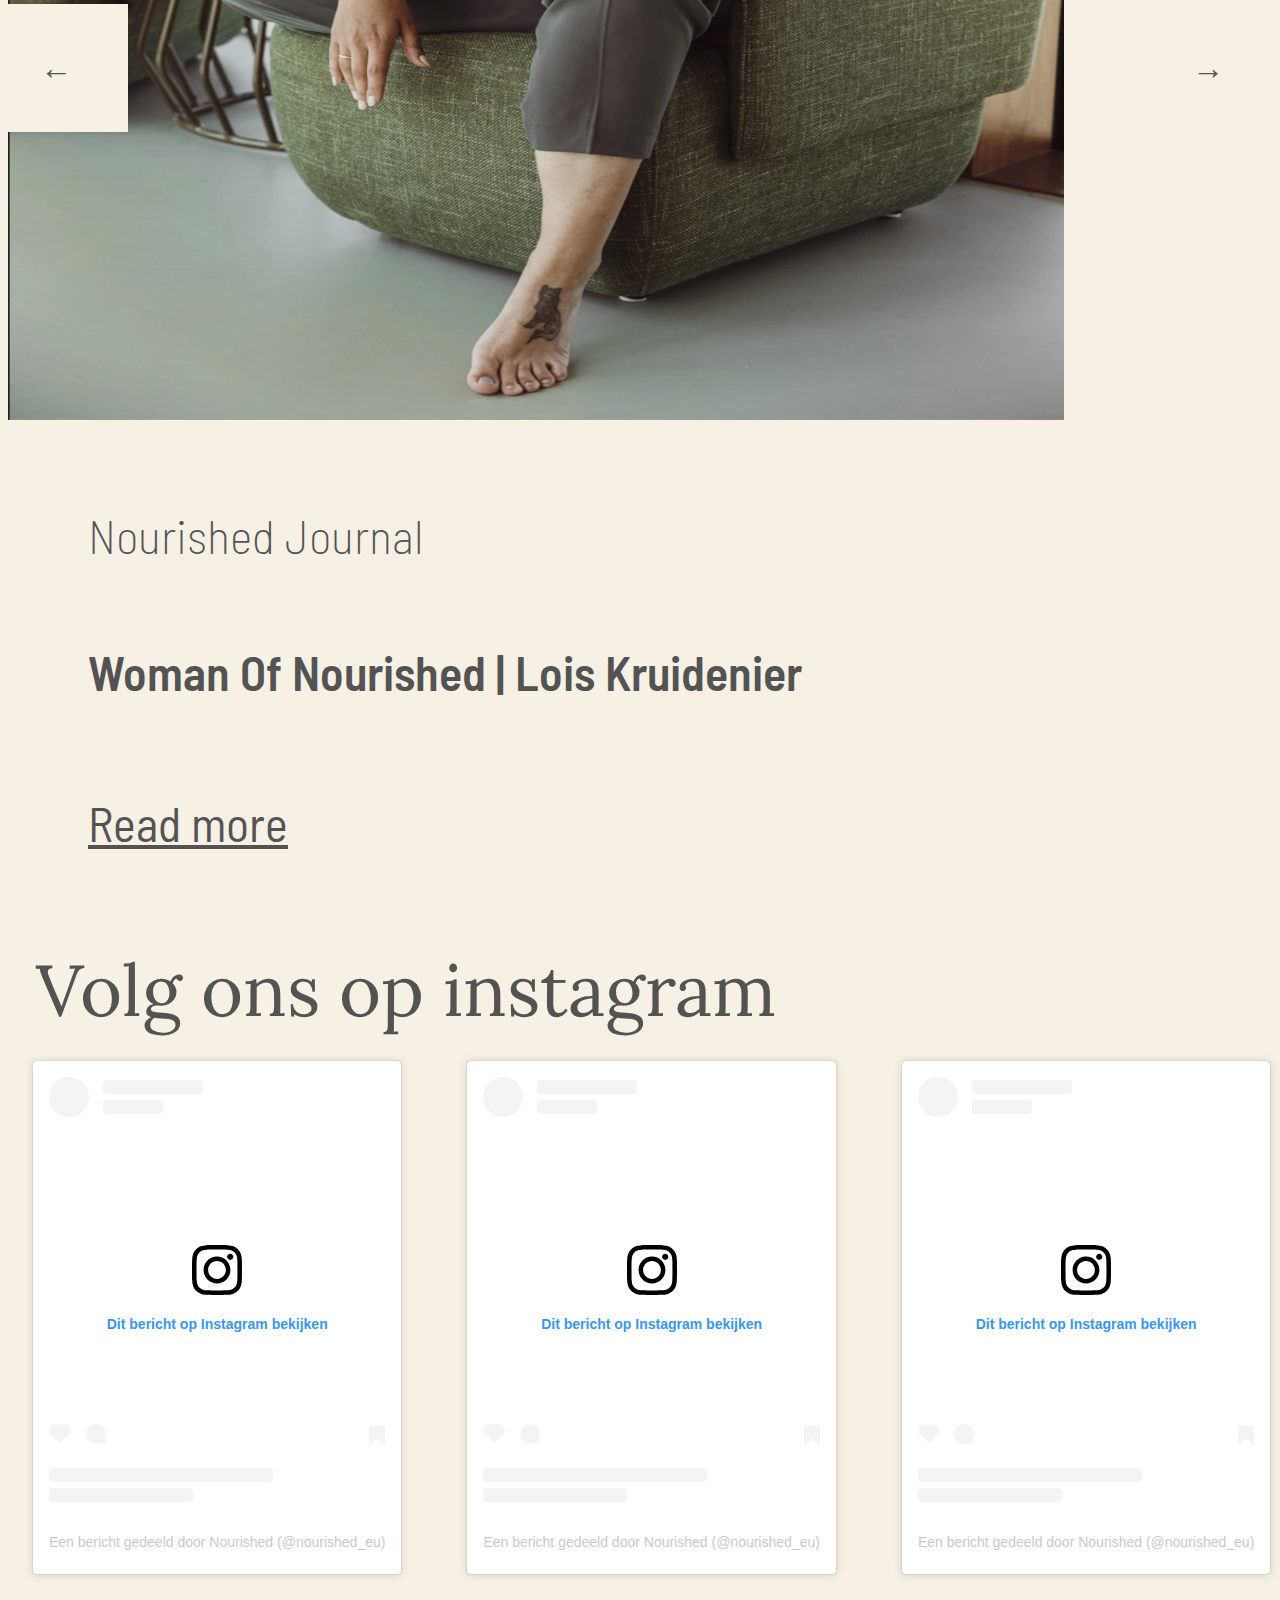
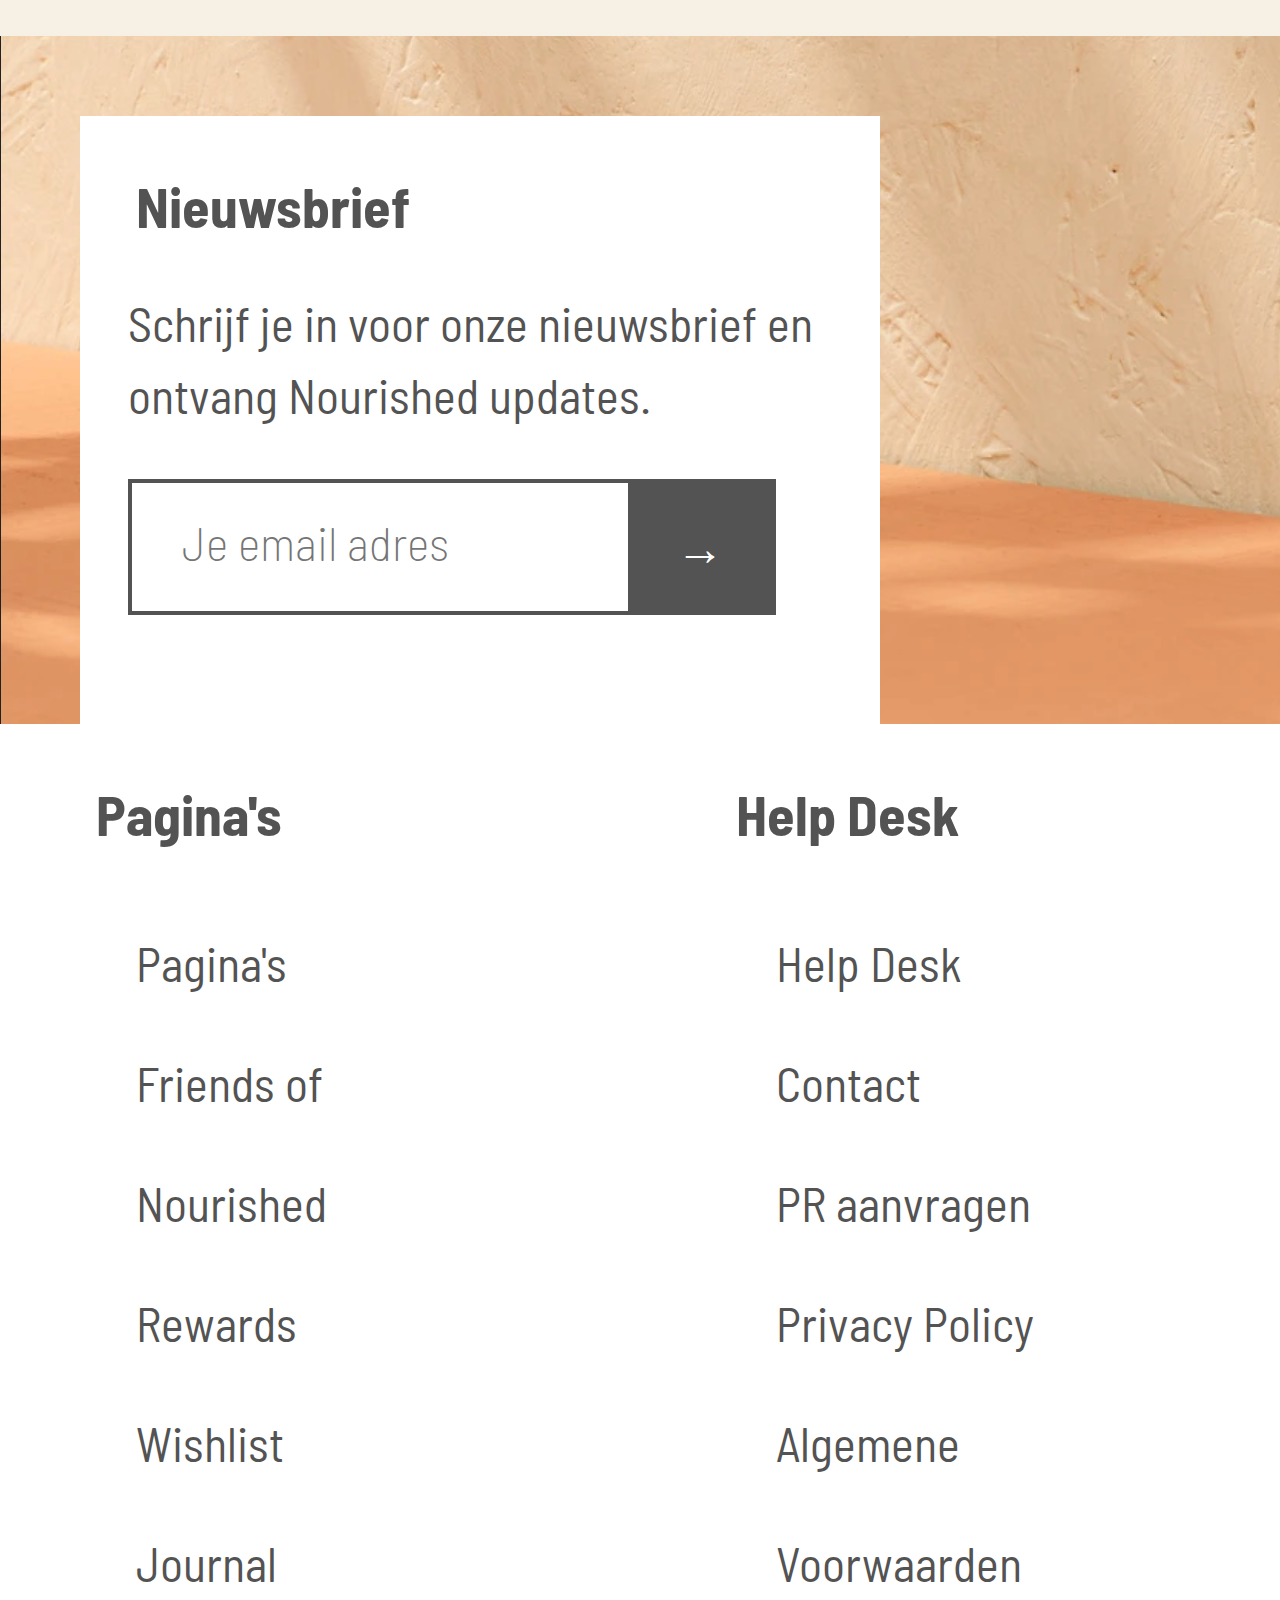
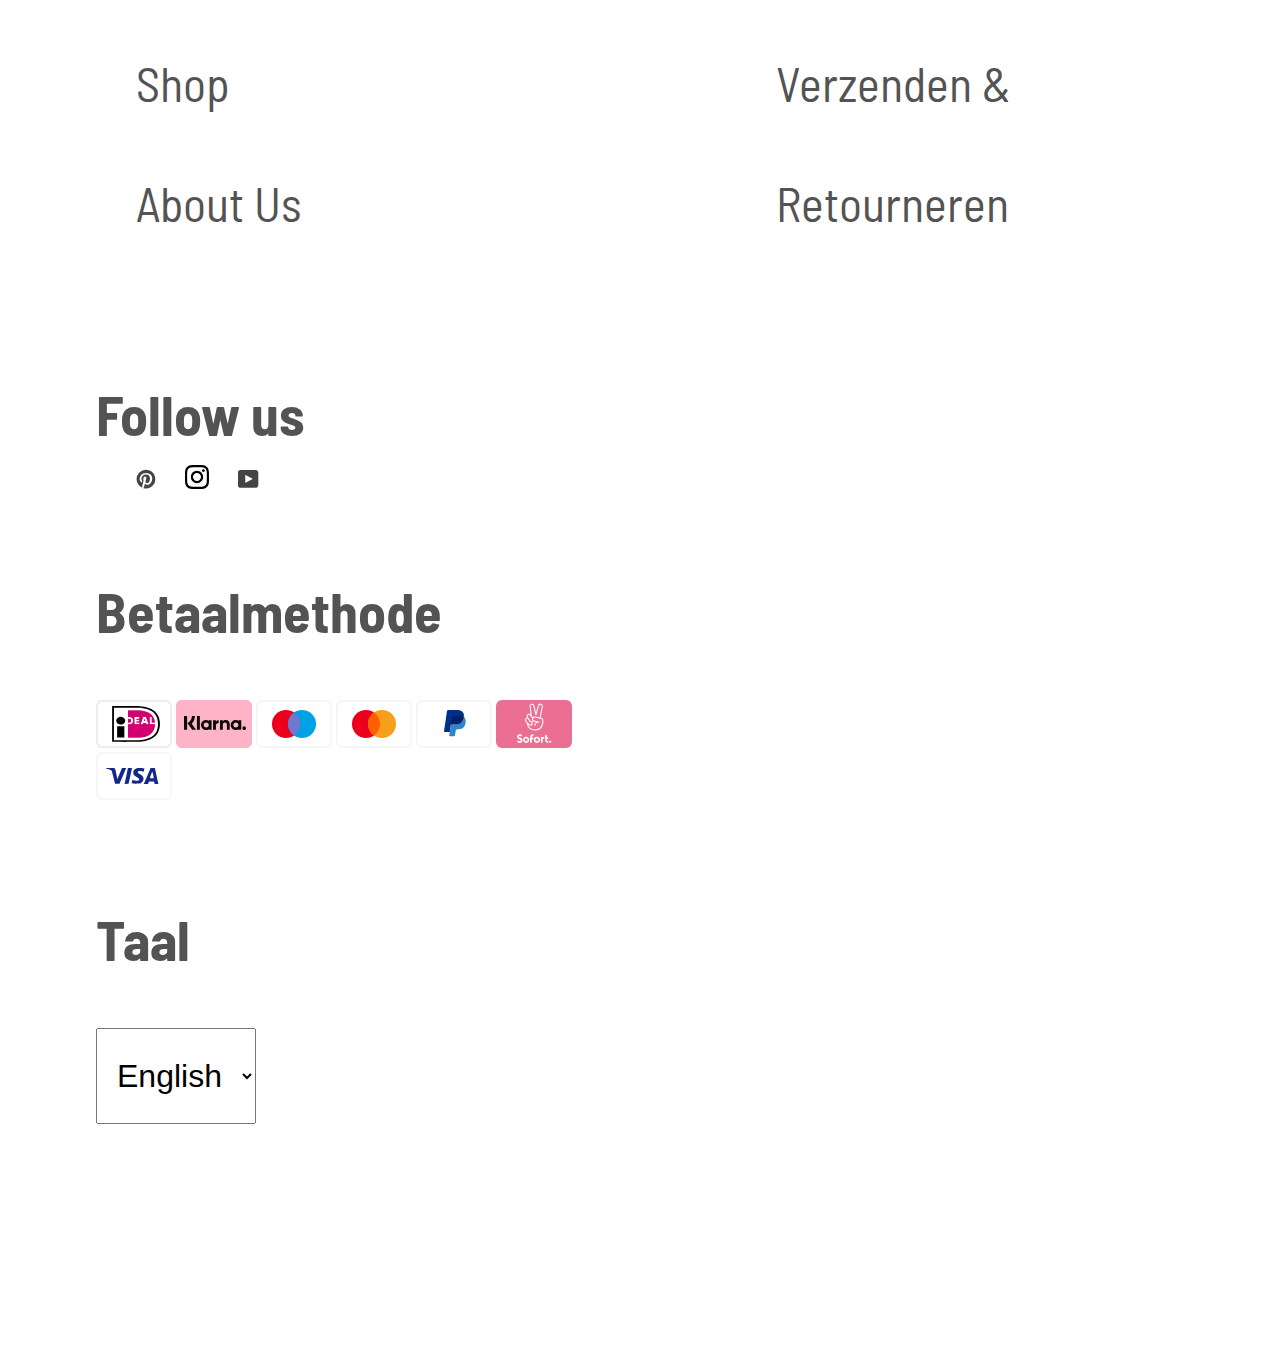
==== commit 1311a17c: "Her3" ====
--- a/index.html
+++ b/index.html
@@ -57,11 +57,11 @@
         </article>
        
          <article>
-            <span class="punt"></span> 
-            <span class="punt"></span> 
-            <span class="punt"></span> 
-            <span class="punt"></span> 
-            <span class="punt"></span> 
+            <span></span> 
+            <span></span> 
+            <span></span> 
+            <span></span> 
+            <span></span> 
          </article>
          
     </header>
@@ -215,22 +215,40 @@
         <div>
             <h3>Follow us</h3>
             <ul>
-                <!--links naar facebook etc-->
+                <li>
+                    <a href="https://nl.pinterest.com/Nourishedeu/" target="_blank">
+                        <svg xmlns="http://www.w3.org/2000/svg" width="20" height="20" class="icon"><path fill="#444" d="M9.958.811q1.903 0 3.635.744t2.988 2 2 2.988.744 3.635q0 2.537-1.256 4.696t-3.415 3.415-4.696 1.256q-1.39 0-2.659-.366.707-1.147.951-2.025l.659-2.561q.244.463.903.817t1.39.354q1.464 0 2.622-.842t1.793-2.305.634-3.293q0-2.171-1.671-3.769t-4.257-1.598q-1.586 0-2.903.537T5.298 5.897 4.066 7.775t-.427 2.037q0 1.268.476 2.22t1.427 1.342q.171.073.293.012t.171-.232q.171-.61.195-.756.098-.268-.122-.512-.634-.707-.634-1.83 0-1.854 1.281-3.183t3.354-1.329q1.83 0 2.854 1t1.025 2.61q0 1.342-.366 2.476t-1.049 1.817-1.561.683q-.732 0-1.195-.537t-.293-1.269q.098-.342.256-.878t.268-.915.207-.817.098-.732q0-.61-.317-1t-.927-.39q-.756 0-1.269.695t-.512 1.744q0 .39.061.756t.134.537l.073.171q-1 4.342-1.22 5.098-.195.927-.146 2.171-2.513-1.122-4.062-3.44T.59 10.177q0-3.879 2.744-6.623T9.957.81z"/></svg>
+                    </a>
+                </li>
+                <li>
+                    <a href="https://www.instagram.com/nourished_eu/" target="_blank">
+                        <svg xmlns="http://www.w3.org/2000/svg" width="24" height="24" viewBox="0 0 24 24"><path d="M12 2.163c3.204 0 3.584.012 4.85.07 3.252.148 4.771 1.691 4.919 4.919.058 1.265.069 1.645.069 4.849 0 3.205-.012 3.584-.069 4.849-.149 3.225-1.664 4.771-4.919 4.919-1.266.058-1.644.07-4.85.07-3.204 0-3.584-.012-4.849-.07-3.26-.149-4.771-1.699-4.919-4.92-.058-1.265-.07-1.644-.07-4.849 0-3.204.013-3.583.07-4.849.149-3.227 1.664-4.771 4.919-4.919 1.266-.057 1.645-.069 4.849-.069zm0-2.163c-3.259 0-3.667.014-4.947.072-4.358.2-6.78 2.618-6.98 6.98-.059 1.281-.073 1.689-.073 4.948 0 3.259.014 3.668.072 4.948.2 4.358 2.618 6.78 6.98 6.98 1.281.058 1.689.072 4.948.072 3.259 0 3.668-.014 4.948-.072 4.354-.2 6.782-2.618 6.979-6.98.059-1.28.073-1.689.073-4.948 0-3.259-.014-3.667-.072-4.947-.196-4.354-2.617-6.78-6.979-6.98-1.281-.059-1.69-.073-4.949-.073zm0 5.838c-3.403 0-6.162 2.759-6.162 6.162s2.759 6.163 6.162 6.163 6.162-2.759 6.162-6.163c0-3.403-2.759-6.162-6.162-6.162zm0 10.162c-2.209 0-4-1.79-4-4 0-2.209 1.791-4 4-4s4 1.791 4 4c0 2.21-1.791 4-4 4zm6.406-11.845c-.796 0-1.441.645-1.441 1.44s.645 1.44 1.441 1.44c.795 0 1.439-.645 1.439-1.44s-.644-1.44-1.439-1.44z"/></svg>
+                    </a>
+                </li>
+                <li>
+                    <a href="https://www.youtube.com/channel/UCxJnJlEFuTfvZzhRurAXXOQ" target="_blank">
+                        <svg xmlns="http://www.w3.org/2000/svg" width="21" height="20" class="icon"><path fill="#444" d="M-.196 15.803q0 1.23.812 2.092t1.977.861h14.946q1.165 0 1.977-.861t.812-2.092V3.909q0-1.23-.82-2.116T17.539.907H2.593q-1.148 0-1.969.886t-.82 2.116v11.894zm7.465-2.149V6.058q0-.115.066-.18.049-.016.082-.016l.082.016 7.153 3.806q.066.066.066.164 0 .066-.066.131l-7.153 3.806q-.033.033-.066.033-.066 0-.098-.033-.066-.066-.066-.131z"/></svg>
+                    </a>
+                </li>
             </ul>
         </div>
         <div>
             <h3>Betaalmethode</h3>
-            <ul>
-                <!--plaatjes betaalmethode-->
-            </ul>
+            <!--betaal icoontjes van nourished-->
+                <svg viewBox="0 0 38 24" xmlns="http://www.w3.org/2000/svg" width="38" height="24" role="img" aria-labelledby="pi-ideal"><title id="pi-ideal">iDEAL</title><path d="M35 0H3C1.3 0 0 1.3 0 3v18c0 1.7 1.4 3 3 3h32c1.7 0 3-1.3 3-3V3c0-1.7-1.4-3-3-3z" fill="#000" opacity=".07"/><path d="M35 1c1.1 0 2 .9 2 2v18c0 1.1-.9 2-2 2H3c-1.1 0-2-.9-2-2V3c0-1.1.9-2 2-2h32" fill="#FFF"/><path d="M16.038 18.776c-.008-.008-.01-.877-.008-3.304l.002-3.293.417-.005c.442-.006.533-.012.73-.05.527-.102.927-.37 1.163-.777.161-.278.235-.566.245-.952a2.048 2.048 0 0 0-.069-.64 1.566 1.566 0 0 0-.505-.808 1.475 1.475 0 0 0-.4-.252 2.093 2.093 0 0 0-.654-.172 8.517 8.517 0 0 0-.502-.014l-.425-.005V5.22h2.513c2.592 0 2.602 0 3.127.03 1.262.076 2.412.28 3.367.596 1.923.637 3.21 1.73 3.889 3.307.192.447.341.972.43 1.515.038.24.075.568.064.578a32.77 32.77 0 0 1-.768.004l-.761-.003-.005-1.367-.004-1.367h-1.049l-.001 1.825c-.002 1.455 0 1.827.009 1.832.006.003.596.006 1.313.006h1.3v.083c0 .168-.023.49-.054.767-.23 2.043-1.17 3.535-2.82 4.482-1.24.712-2.846 1.118-4.906 1.24-.568.034-1.014.038-3.472.039-1.803 0-2.158-.002-2.166-.01zm5.73-6.608c.009-.004.011-.102.009-.46l-.003-.454-.766-.004-.766-.004v-.481l.685-.004.686-.004v-.91l-.686-.003-.685-.005-.003-.203-.002-.204h.72c.547 0 .721-.002.73-.01.008-.007.011-.117.011-.453 0-.334-.003-.445-.011-.453a77.475 77.475 0 0 0-2.505 0c-.008.008-.01.424-.01 1.826 0 1.721 0 1.816.015 1.824.019.01 2.563.011 2.58.001v.001zm1.597 0c.008-.005.06-.145.13-.352l.116-.344.682-.002.682-.003.07.208.116.348a.792.792 0 0 0 .059.145c.008.004.251.007.542.007.435 0 .532-.002.54-.01.008-.008-.136-.433-.617-1.816-.345-.994-.63-1.814-.636-1.823l-.009-.018h-.742c-.611 0-.744.002-.753.01-.006.006-.139.38-.296.833l-.627 1.804c-.117.331-.23.663-.341.996a.03.03 0 0 0 .006.018c.009.009 1.063.006 1.078-.002v.001zm.568-1.646l.17-.507c.16-.473.164-.486.187-.488.015-.001.026.003.032.012.01.018.332.978.332.992 0 .011-.044.012-.363.012h-.363l.005-.021zm-7.901.718a49.173 49.173 0 0 1-.003-.906l.003-.897h.408c.314 0 .422.002.47.01.34.06.516.233.593.585a2.66 2.66 0 0 1 0 .608c-.079.39-.273.565-.671.602-.13.012-.795.011-.8-.002z" fill="#D13288"/><path d="M16.04 18.769c-.002-.006-.002-1.49-.002-3.3l.003-3.29.448-.005c.477-.005.52-.008.726-.05.653-.134 1.113-.54 1.293-1.142.066-.223.086-.374.085-.656 0-.312-.03-.496-.12-.73a1.495 1.495 0 0 0-.472-.668c-.262-.22-.582-.35-.995-.405-.108-.015-.175-.017-.546-.021l-.424-.004V5.224l.02-.005c.034-.007 4.16-.005 4.64.002.923.016 1.604.066 2.341.173 2.161.31 3.805 1.052 4.87 2.197.768.827 1.255 1.87 1.447 3.104.03.192.066.486.067.541 0 .004-.342.006-.76.005l-.759-.002-.002-1.36c-.002-.988-.005-1.36-.012-1.368-.009-.009-.105-.01-.527-.01-.283 0-.521.003-.527.006-.009.005-.011.377-.009 1.835l.002 1.829 1.308.004 1.308.003.003.07c.002.04-.001.15-.007.25-.056.99-.245 1.809-.588 2.558-.428.934-1.09 1.69-1.988 2.272-1.255.812-2.968 1.28-5.173 1.412-.588.034-.923.038-3.367.039-1.814 0-2.28-.003-2.282-.01zm7.332-6.6c.013-.01.05-.109.132-.354l.115-.34.675.002.676.002.115.341c.063.188.12.345.125.35.014.012 1.088.012 1.103 0 .01-.01.012-.003-.274-.826l-.893-2.567a3.684 3.684 0 0 0-.099-.267c-.007-.007-.143-.01-.756-.01-.704 0-.747 0-.755.014-.007.013-.088.24-.377 1.074l-.865 2.489c-.027.072-.028.095-.006.1.008.002.252.005.54.005.489 0 .527 0 .544-.013zm.566-1.638l.257-.762c.076-.229.08-.236.1-.234.02.002.025.011.047.076l.164.49c.076.23.14.42.14.426 0 .006-.095.008-.354.008a8.03 8.03 0 0 1-.354-.004zm-2.152 1.182c.002-.361 0-.46-.01-.464a22.562 22.562 0 0 0-.77-.007h-.76v-.474h.681c.563 0 .681-.001.69-.01.008-.007.009-.135.008-.464l-.003-.454-.688-.002-.687-.002V9.44h.712c.475 0 .72-.003.73-.007.018-.008.018-.022.018-.463 0-.44 0-.454-.017-.462a39.23 39.23 0 0 0-1.258-.007c-1.116 0-1.242 0-1.255.011-.012.012-.014.188-.014 1.825 0 .998.002 1.819.005 1.826.006.011.127.012 1.31.01l1.305-.002.003-.457v-.001zm-5.744-.476c-.006-.3-.008-.6-.006-.9V9.44h.383c.408 0 .482.005.603.04.274.078.422.262.48.595.018.112.02.4 0 .518-.04.24-.114.39-.245.495a.58.58 0 0 1-.22.112c-.124.036-.217.043-.62.043-.203 0-.371-.003-.375-.006z" fill="#D30071"/><path d="M8.068 20.936c-.003-.006-.004-4.032-.003-8.947l.003-8.94h6.459c6.725 0 6.596 0 7.193.032 2.289.123 4.223.572 5.752 1.334.716.357 1.305.75 1.862 1.242a7.22 7.22 0 0 1 1.514 1.845c.592 1.028.95 2.212 1.067 3.526.05.563.053 1.248.009 1.814-.184 2.348-1.078 4.202-2.68 5.562a8.817 8.817 0 0 1-2.274 1.388c-.739.317-1.44.538-2.312.73-1.147.252-2.305.38-3.722.415-.188.005-2.777.008-6.587.008-5.014 0-6.279-.002-6.282-.01v.001zm12.827-.822c2.573-.058 4.631-.498 6.245-1.338 2.558-1.33 3.866-3.63 3.866-6.8 0-1.523-.304-2.828-.92-3.953-.546-.997-1.348-1.829-2.39-2.48-.757-.473-1.69-.866-2.691-1.133-1.207-.321-2.518-.494-4.06-.533-.479-.01-11.908-.01-11.922.003-.015.013-.015 16.22 0 16.233.014.012 11.35.013 11.872.001zm-10.333-4.137v-2.8l1.808.003 1.807.001v5.594l-1.807.002-1.808.002v-2.801zm1.607-3.694a2.508 2.508 0 0 1-1.22-.431 1.935 1.935 0 0 1-.805-1.22 2.495 2.495 0 0 1 0-.59c.081-.423.305-.805.634-1.082.567-.493 1.383-.685 2.162-.51.832.186 1.474.78 1.639 1.515.093.418.026.856-.188 1.227-.109.201-.256.38-.433.525a2.045 2.045 0 0 1-.596.372c-.218.092-.428.15-.66.18a3.37 3.37 0 0 1-.533.014z" fill="#000"/></svg>
+                <svg xmlns="http://www.w3.org/2000/svg" role="img" width="38" height="24" viewBox="0 0 38 24" aria-labelledby="pi-klarna"><title id="pi-klarna">Klarna</title><g stroke="none" stroke-width="1" fill="none" fill-rule="evenodd"><path d="M35 0H3C1.3 0 0 1.3 0 3v18c0 1.7 1.4 3 3 3h32c1.7 0 3-1.3 3-3V3c0-1.7-1.4-3-3-3z" fill="#FFB3C7"/><path d="M35 1c1.1 0 2 .9 2 2v18c0 1.1-.9 2-2 2H3c-1.1 0-2-.9-2-2V3c0-1.1.9-2 2-2h32" fill="#FFB3C7"/><path d="M34.117 13.184c-.487 0-.882.4-.882.892 0 .493.395.893.882.893.488 0 .883-.4.883-.893a.888.888 0 00-.883-.892zm-2.903-.69c0-.676-.57-1.223-1.274-1.223-.704 0-1.274.547-1.274 1.222 0 .675.57 1.223 1.274 1.223.704 0 1.274-.548 1.274-1.223zm.005-2.376h1.406v4.75h-1.406v-.303a2.446 2.446 0 01-1.394.435c-1.369 0-2.478-1.122-2.478-2.507 0-1.384 1.11-2.506 2.478-2.506.517 0 .996.16 1.394.435v-.304zm-11.253.619v-.619h-1.44v4.75h1.443v-2.217c0-.749.802-1.15 1.359-1.15h.016v-1.382c-.57 0-1.096.247-1.378.618zm-3.586 1.756c0-.675-.57-1.222-1.274-1.222-.703 0-1.274.547-1.274 1.222 0 .675.57 1.223 1.274 1.223.704 0 1.274-.548 1.274-1.223zm.005-2.375h1.406v4.75h-1.406v-.303A2.446 2.446 0 0114.99 15c-1.368 0-2.478-1.122-2.478-2.507 0-1.384 1.11-2.506 2.478-2.506.517 0 .997.16 1.394.435v-.304zm8.463-.128c-.561 0-1.093.177-1.448.663v-.535H22v4.75h1.417v-2.496c0-.722.479-1.076 1.055-1.076.618 0 .973.374.973 1.066v2.507h1.405v-3.021c0-1.106-.87-1.858-2.002-1.858zM10.465 14.87h1.472V8h-1.472v6.868zM4 14.87h1.558V8H4v6.87zM9.45 8a5.497 5.497 0 01-1.593 3.9l2.154 2.97H8.086l-2.341-3.228.604-.458A3.96 3.96 0 007.926 8H9.45z" fill="#0A0B09" fill-rule="nonzero"/></g></svg>
+                <svg viewBox="0 0 38 24" xmlns="http://www.w3.org/2000/svg" width="38" height="24" role="img" aria-labelledby="pi-maestro"><title id="pi-maestro">Maestro</title><path opacity=".07" d="M35 0H3C1.3 0 0 1.3 0 3v18c0 1.7 1.4 3 3 3h32c1.7 0 3-1.3 3-3V3c0-1.7-1.4-3-3-3z"/><path fill="#fff" d="M35 1c1.1 0 2 .9 2 2v18c0 1.1-.9 2-2 2H3c-1.1 0-2-.9-2-2V3c0-1.1.9-2 2-2h32"/><circle fill="#EB001B" cx="15" cy="12" r="7"/><circle fill="#00A2E5" cx="23" cy="12" r="7"/><path fill="#7375CF" d="M22 12c0-2.4-1.2-4.5-3-5.7-1.8 1.3-3 3.4-3 5.7s1.2 4.5 3 5.7c1.8-1.2 3-3.3 3-5.7z"/></svg>
+                <svg viewBox="0 0 38 24" xmlns="http://www.w3.org/2000/svg" role="img" width="38" height="24" aria-labelledby="pi-master"><title id="pi-master">Mastercard</title><path opacity=".07" d="M35 0H3C1.3 0 0 1.3 0 3v18c0 1.7 1.4 3 3 3h32c1.7 0 3-1.3 3-3V3c0-1.7-1.4-3-3-3z"/><path fill="#fff" d="M35 1c1.1 0 2 .9 2 2v18c0 1.1-.9 2-2 2H3c-1.1 0-2-.9-2-2V3c0-1.1.9-2 2-2h32"/><circle fill="#EB001B" cx="15" cy="12" r="7"/><circle fill="#F79E1B" cx="23" cy="12" r="7"/><path fill="#FF5F00" d="M22 12c0-2.4-1.2-4.5-3-5.7-1.8 1.3-3 3.4-3 5.7s1.2 4.5 3 5.7c1.8-1.2 3-3.3 3-5.7z"/></svg>
+                <svg viewBox="0 0 38 24" xmlns="http://www.w3.org/2000/svg" width="38" height="24" role="img" aria-labelledby="pi-paypal"><title id="pi-paypal">PayPal</title><path opacity=".07" d="M35 0H3C1.3 0 0 1.3 0 3v18c0 1.7 1.4 3 3 3h32c1.7 0 3-1.3 3-3V3c0-1.7-1.4-3-3-3z"/><path fill="#fff" d="M35 1c1.1 0 2 .9 2 2v18c0 1.1-.9 2-2 2H3c-1.1 0-2-.9-2-2V3c0-1.1.9-2 2-2h32"/><path fill="#003087" d="M23.9 8.3c.2-1 0-1.7-.6-2.3-.6-.7-1.7-1-3.1-1h-4.1c-.3 0-.5.2-.6.5L14 15.6c0 .2.1.4.3.4H17l.4-3.4 1.8-2.2 4.7-2.1z"/><path fill="#3086C8" d="M23.9 8.3l-.2.2c-.5 2.8-2.2 3.8-4.6 3.8H18c-.3 0-.5.2-.6.5l-.6 3.9-.2 1c0 .2.1.4.3.4H19c.3 0 .5-.2.5-.4v-.1l.4-2.4v-.1c0-.2.3-.4.5-.4h.3c2.1 0 3.7-.8 4.1-3.2.2-1 .1-1.8-.4-2.4-.1-.5-.3-.7-.5-.8z"/><path fill="#012169" d="M23.3 8.1c-.1-.1-.2-.1-.3-.1-.1 0-.2 0-.3-.1-.3-.1-.7-.1-1.1-.1h-3c-.1 0-.2 0-.2.1-.2.1-.3.2-.3.4l-.7 4.4v.1c0-.3.3-.5.6-.5h1.3c2.5 0 4.1-1 4.6-3.8v-.2c-.1-.1-.3-.2-.5-.2h-.1z"/></svg>
+                <svg xmlns="http://www.w3.org/2000/svg" role="img" width="38" height="24" viewBox="0 0 38 24" aria-labelledby="pi-sofort"><title id="pi-sofort">SOFORT</title><g fill="grey" fill-rule="evenodd"><rect width="38" height="24" fill="#EB6F93" fill-rule="nonzero" rx="3"/><path fill="#FFF" d="M11.804 21.453c-.57 0-1.062-.264-1.362-.672l.564-.57c.168.216.444.45.81.45.342 0 .576-.204.576-.528 0-.348-.276-.432-.714-.558-.804-.234-1.128-.654-1.128-1.194 0-.678.516-1.266 1.332-1.266.516 0 .99.24 1.2.708l-.678.426c-.126-.21-.306-.348-.546-.348-.282 0-.462.192-.462.438 0 .294.258.384.672.504.648.192 1.176.516 1.176 1.26 0 .804-.624 1.35-1.44 1.35zm3.298 0c-.864 0-1.566-.69-1.566-1.53 0-.84.702-1.53 1.566-1.53.864 0 1.566.69 1.566 1.53 0 .84-.702 1.53-1.566 1.53zm0-.768c.42 0 .75-.33.75-.762a.745.745 0 0 0-.75-.762c-.42 0-.75.33-.75.762s.33.762.75.762zm3.586-2.742c-.456-.018-.786.21-.786.714v.312c.18-.192.438-.288.762-.288v.78c-.45.012-.762.3-.762.702v1.212h-.816v-2.76c0-.78.486-1.44 1.482-1.44h.12v.768zm1.78 3.51c-.864 0-1.566-.69-1.566-1.53 0-.84.702-1.53 1.566-1.53.864 0 1.566.69 1.566 1.53 0 .84-.702 1.53-1.566 1.53zm0-.768c.42 0 .75-.33.75-.762a.745.745 0 0 0-.75-.762c-.42 0-.75.33-.75.762s.33.762.75.762zm2.8-1.884c.162-.264.426-.39.798-.378v.876c-.492 0-.774.27-.774.75v1.326h-.816v-2.904h.792v.33zm2.08 1.092c0 .504.33.732.786.714v.768h-.12c-.996 0-1.482-.66-1.482-1.44v-2.4h.816v.456c0 .396.318.69.762.702v.78c-.324 0-.582-.096-.762-.288v.708zm1.762 1.53a.548.548 0 0 1-.546-.546c0-.3.246-.546.546-.546.3 0 .546.246.546.546 0 .3-.246.546-.546.546zm-7.772-6.71c2.55-.004 3.628-1.459 3.824-3.789.056-.67-.056-1.079-.258-1.295a.486.486 0 0 0-.153-.114.23.23 0 0 0-.06-.018l-3.023-.706a1.276 1.276 0 0 0-.581-.02.57.57 0 0 0-.46.431c-.101.34-.094.6.121.807.056.02.101.057.132.104.15.1.362.186.648.264l1.993.445c.33.074.23.57-.104.507a1.76 1.76 0 0 0-.86.083c-.487.183-.789.601-.826 1.377a.259.259 0 0 1-.518-.026c.042-.855.376-1.421.915-1.722l-.724-.161a3.181 3.181 0 0 1-.635-.24c-.083.128-.192.24-.321.33l-.057.037c-.035.024-.071.045-.107.065.23.434.167.983-.191 1.355l-.05.054a1.17 1.17 0 0 1-1.65.022l-.388-.384c.318 1.553 1.702 2.593 3.32 2.593h.013zm-.09.516c-2.05-.037-3.773-1.547-3.828-3.69l-.471-.466c-.582-.584-.676-1.393-.208-1.873l.05-.053c.2-.207.464-.32.733-.334-.325-.641-.224-1.343.282-1.69l.072-.047c.55-.319 1.028-.196 1.437.21l-.47-3.865c-.158-.672.254-1.408.882-1.542a1.233 1.233 0 0 1 1.464.958l.801 3.42 1.015-3.476a1.285 1.285 0 0 1 1.565-.911c.617.183.989.811.854 1.436l-1.118 5.57.48.112c.14.02.322.103.494.287.313.334.464.886.396 1.692-.217 2.59-1.493 4.288-4.413 4.263l-.017-.001zm2.556-6.47L22.918 3.2a.711.711 0 0 0-.484-.832.767.767 0 0 0-.928.55l-1.292 4.427a.26.26 0 0 1-.433.108.258.258 0 0 1-.07-.124l-1.026-4.384a.713.713 0 0 0-.85-.56c-.334.07-.584.523-.483.926l.005.031.583 4.79.37.552c.16-.22.39-.358.664-.419a1.773 1.773 0 0 1 .824.024l2.006.468zm-3.726.51l-.572-.852a.258.258 0 0 1-.053-.079l-.262-.39c-.334-.486-.658-.654-1.04-.433l-.055.037c-.297.204-.338.698-.028 1.167l1.132 1.685a.651.651 0 0 0 .902.173l.056-.037a.64.64 0 0 0 .19-.205c-.282-.293-.35-.655-.27-1.067zm-.324 1.937a1.17 1.17 0 0 1-.983-.512l-.842-1.253a.587.587 0 0 0-.765.065l-.05.053c-.252.259-.196.75.2 1.147l1.44 1.427a.65.65 0 0 0 .915-.012l.05-.052a.65.65 0 0 0 .035-.863z"/></g></svg>
+                <svg viewBox="0 0 38 24" xmlns="http://www.w3.org/2000/svg" role="img" width="38" height="24" aria-labelledby="pi-visa"><title id="pi-visa">Visa</title><path opacity=".07" d="M35 0H3C1.3 0 0 1.3 0 3v18c0 1.7 1.4 3 3 3h32c1.7 0 3-1.3 3-3V3c0-1.7-1.4-3-3-3z"/><path fill="#fff" d="M35 1c1.1 0 2 .9 2 2v18c0 1.1-.9 2-2 2H3c-1.1 0-2-.9-2-2V3c0-1.1.9-2 2-2h32"/><path d="M28.3 10.1H28c-.4 1-.7 1.5-1 3h1.9c-.3-1.5-.3-2.2-.6-3zm2.9 5.9h-1.7c-.1 0-.1 0-.2-.1l-.2-.9-.1-.2h-2.4c-.1 0-.2 0-.2.2l-.3.9c0 .1-.1.1-.1.1h-2.1l.2-.5L27 8.7c0-.5.3-.7.8-.7h1.5c.1 0 .2 0 .2.2l1.4 6.5c.1.4.2.7.2 1.1.1.1.1.1.1.2zm-13.4-.3l.4-1.8c.1 0 .2.1.2.1.7.3 1.4.5 2.1.4.2 0 .5-.1.7-.2.5-.2.5-.7.1-1.1-.2-.2-.5-.3-.8-.5-.4-.2-.8-.4-1.1-.7-1.2-1-.8-2.4-.1-3.1.6-.4.9-.8 1.7-.8 1.2 0 2.5 0 3.1.2h.1c-.1.6-.2 1.1-.4 1.7-.5-.2-1-.4-1.5-.4-.3 0-.6 0-.9.1-.2 0-.3.1-.4.2-.2.2-.2.5 0 .7l.5.4c.4.2.8.4 1.1.6.5.3 1 .8 1.1 1.4.2.9-.1 1.7-.9 2.3-.5.4-.7.6-1.4.6-1.4 0-2.5.1-3.4-.2-.1.2-.1.2-.2.1zm-3.5.3c.1-.7.1-.7.2-1 .5-2.2 1-4.5 1.4-6.7.1-.2.1-.3.3-.3H18c-.2 1.2-.4 2.1-.7 3.2-.3 1.5-.6 3-1 4.5 0 .2-.1.2-.3.2M5 8.2c0-.1.2-.2.3-.2h3.4c.5 0 .9.3 1 .8l.9 4.4c0 .1 0 .1.1.2 0-.1.1-.1.1-.1l2.1-5.1c-.1-.1 0-.2.1-.2h2.1c0 .1 0 .1-.1.2l-3.1 7.3c-.1.2-.1.3-.2.4-.1.1-.3 0-.5 0H9.7c-.1 0-.2 0-.2-.2L7.9 9.5c-.2-.2-.5-.5-.9-.6-.6-.3-1.7-.5-1.9-.5L5 8.2z" fill="#142688"/></svg>
         </div>
         <div>
             <h3>Taal</h3>
-            <button>poep</button>
-            <div>
-                <a href="#">NL</a>
-                <a href="#">ENG</a>
-            </div>
+            <select name="Taal">
+                <option value="english">English</option>
+                <option value="dutch">Dutch</option>
+              </select>
         </div>
 
     </footer>
--- a/style.css
+++ b/style.css
@@ -308,6 +308,22 @@
 }
 
 
+header a:visited{
+    color:#545353;
+    font-style: italic;
+    background-color: #f7f0e4;
+}
+
+header a:hover{
+    font-weight: 800;
+}
+
+header a:active{
+    color:#545353;
+    background-color: #f7f0e4;
+}
+
+
 header article:last-of-type{
     position:absolute;
     left:25em;
@@ -315,7 +331,7 @@
 
 }
 
-.punt {
+header article:nth-of-type(2) span {
     display: inline-block;
     cursor: pointer;
     margin:0 0.5em;
@@ -326,7 +342,7 @@
 }
   
 
-.punt:hover {
+header article:nth-of-type(2) span:hover {
     height: 2em;
     width: 2em;
 }
@@ -630,12 +646,6 @@
 
 
 /* shop*/
-.breadcrumb {
-    position: relative;
-    background-color: violet;
-    height: 2em;
-    width: 100%;
-}
 
 .mascara{
     position: relative;
@@ -712,13 +722,13 @@
 .mascara article:nth-of-type(2) {
     position: relative;
     width: 90%;
-    left: 3em;
+    left: 4em;
     min-height:40em;
     height: auto;
 }
 
 .mascara article:nth-of-type(2) p:nth-of-type(2){
-    margin-bottom:2em;
+    margin:0 0 2em 0;
 }
 
 .mascara .text p a{ 
@@ -733,6 +743,7 @@
     position: absolute;
     left: 0em;
     bottom: 0;
+    margin-left:1em;
     border: none;
     font-size: 3em;
     font-family: 'Barlow Semi Condensed', sans-serif;
@@ -743,6 +754,7 @@
 
 .text{
     width: inherit;
+    margin-left: 2em;
 }
 
 .text .meerText {
@@ -805,11 +817,11 @@
     position:relative;
     display: flex;
     justify-content: start;
-    margin: 0 0 20em 0;
+    margin: 0 0 30em 0;
     top: 23em;
     left: 5.5em;
     width: 80%;
-    height: 70em;
+    height: 65em;
     border: 2px solid #545353;
 }
 
@@ -868,8 +880,8 @@
     height: 13em;
 }
 
-.sterretjes {
-    position:relative;
+.mascara article:nth-of-type(1) .review div:first-of-type {
+    position:absolute;
     margin: 0 0 1.5em 3em;
     display: flex;
     justify-content: left;
@@ -878,6 +890,7 @@
 }
 
 
+
 .ster {
     margin: 1em 0 0 0;
     font-size: 3em;
@@ -885,14 +898,47 @@
     color: #ce423b;
 }
 
-#basedon{
-    position:absolute;
-    bottom: 0em;
+.mascara article:nth-of-type(1) div:nth-of-type(1) p{
+    position:absolute;
+    bottom: 1em;
     right:1em;
     text-align: right;
 } 
  
  
+.mascara article:nth-of-type(1) div:last-of-type input:first-of-type{
+    position:absolute;
+    bottom:8em;
+    left:1.5em;
+    width:2em;
+    height: 2em;
+    background-color:#545353;
+    color:#f7f0e4;
+    border: none;
+}
+
+.mascara article:nth-of-type(1) div:last-of-type input:nth-of-type(2){
+    position:absolute;
+    bottom:8em;
+    left:3.5em;
+    padding-left: 1.5em;
+    width: 2.5em;
+    height: 1.8em;
+    background-color:#f7f0e4;
+    color:#545353;
+    border: 4px solid;
+}
+
+.mascara article:nth-of-type(1) div:last-of-type input:last-of-type{
+    position:absolute;
+    bottom:8em;
+    left:7.7em;
+    width:2em;
+    height: 2em;
+    background-color:#545353;
+    color:#f7f0e4;
+    border: none;
+}
 
 /*nieuwsbrief*/
 
@@ -990,11 +1036,42 @@
     left:6em;
 }
 
+footer div:nth-of-type(3) ul{
+    position: relative;
+    top:0;
+    position:absolute;
+    display: block;
+    justify-content: start;
+}
+
+footer div:nth-of-type(3) li{
+    display: inline;
+}
+
+
+
+footer div:nth-of-type(3) a{
+    text-decoration: none;
+}
+
+footer div:nth-of-type(3) a:hover{
+    text-decoration: none;
+}
+
 footer div:nth-of-type(4){
     position:absolute;
-    width:80%;
-    bottom:40em;
+    width:40%;
+    height: auto;
+    bottom:35em;
     left:6em;
+}
+
+footer div:nth-of-type(4) svg{
+    width: auto;
+    height: 3em;
+    display: inline;
+    justify-self: start;
+    fill: grey;
 }
 
 /* taal ding*/
@@ -1006,42 +1083,13 @@
     left:6em;
 }
 
-footer div:nth-of-type(5):hover div{
-    display:block;
-}
-
-footer div:nth-of-type(5) h3{
-    visibility: hidden;
-}
-
-footer div:nth-of-type(5) button{
-    width: 15em;
-    height: 8em;
-    color: white;
-    border: 1px solid black;
-}
-
-footer div:nth-of-type(5) div{
-    display: none;
-    position:absolute;
-    min-width: 4em;
-    background-color: blueviolet;
-    z-index:1;
-}
-
-footer div:nth-of-type(5) div a{
-    display:block;
-    color: black;
-    text-decoration: none;
-    
-}
-
-footer div:nth-of-type(5) div a:hover{
-    background-color:#f7f0e4;
-}
-
-
-ul {    
-    margin: 0 0 0 -0.8em;
-}
-
+footer div:nth-of-type(5) select{
+    font-size: 2em;
+    padding: 0.5em;
+    width: 5em;
+    height: 3em;
+}
+
+footer div:nth-of-type(5) option{
+    font-size: 1em;
+}
